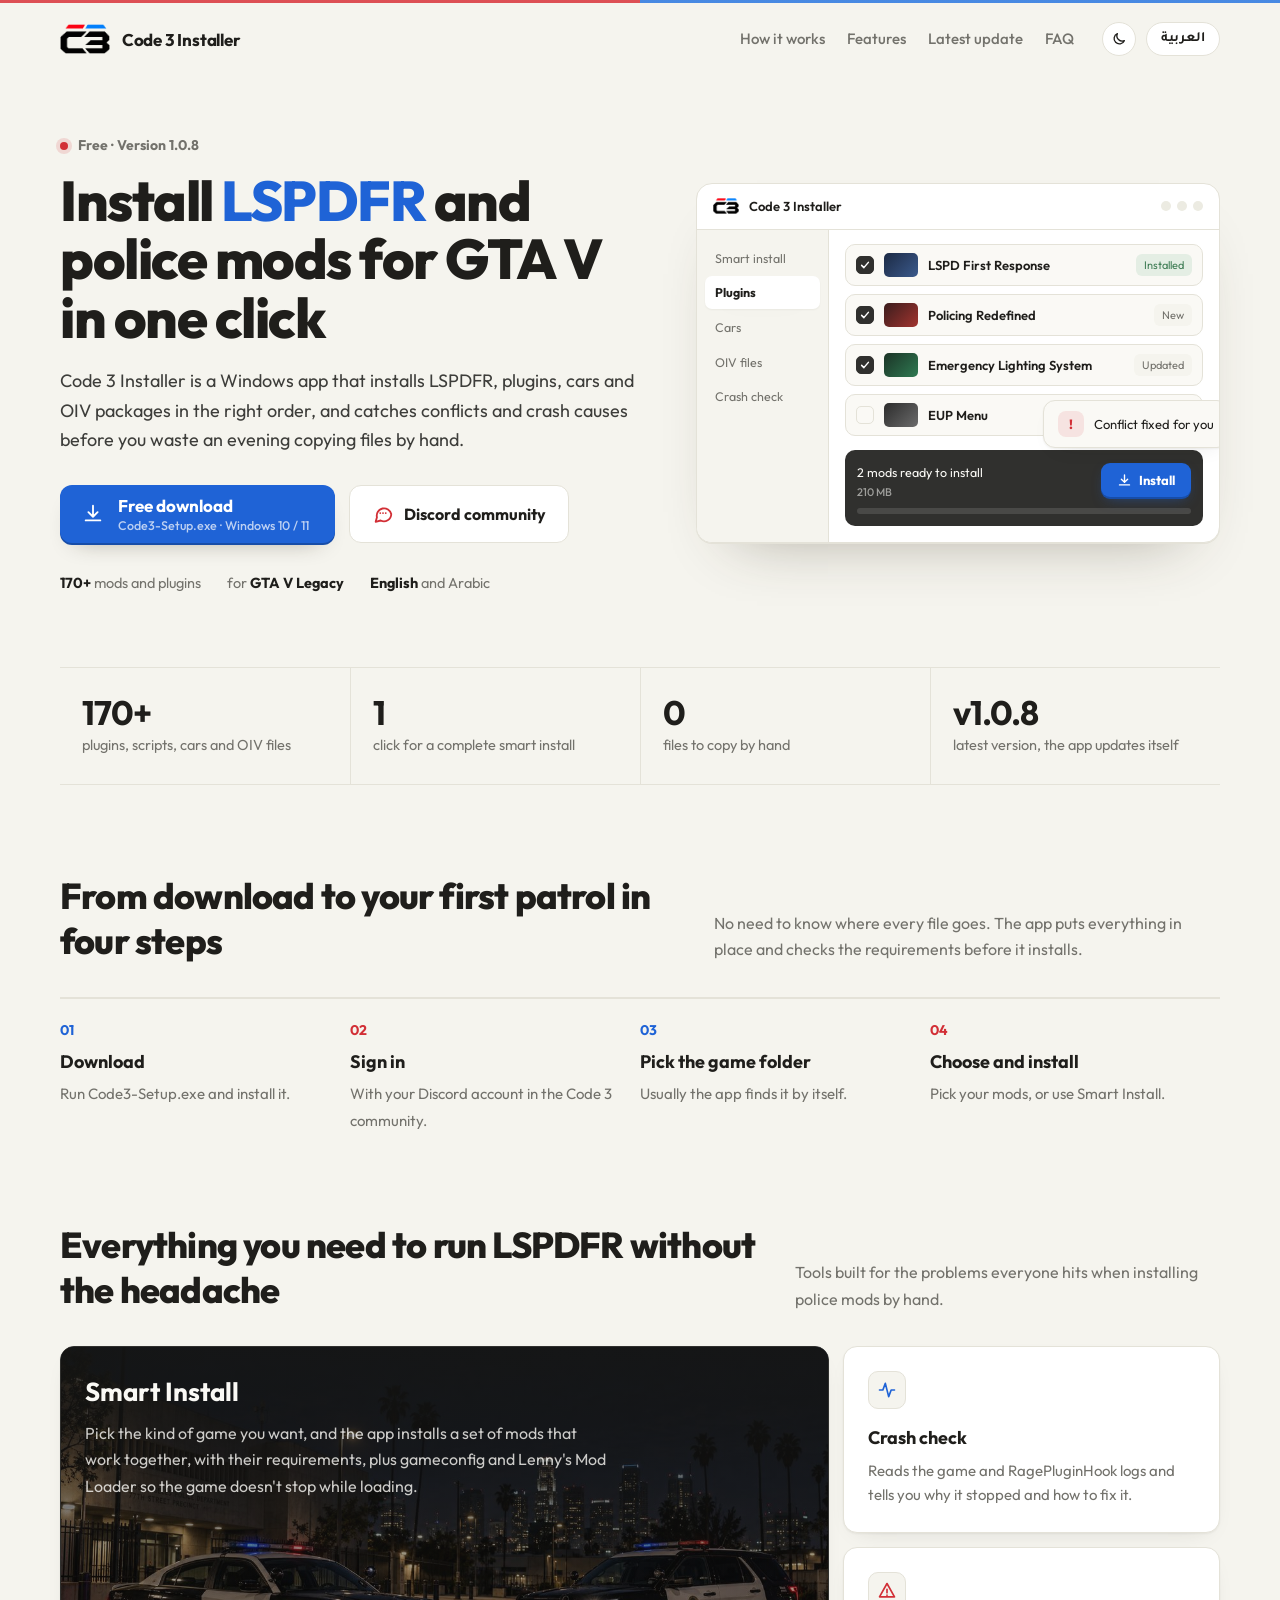
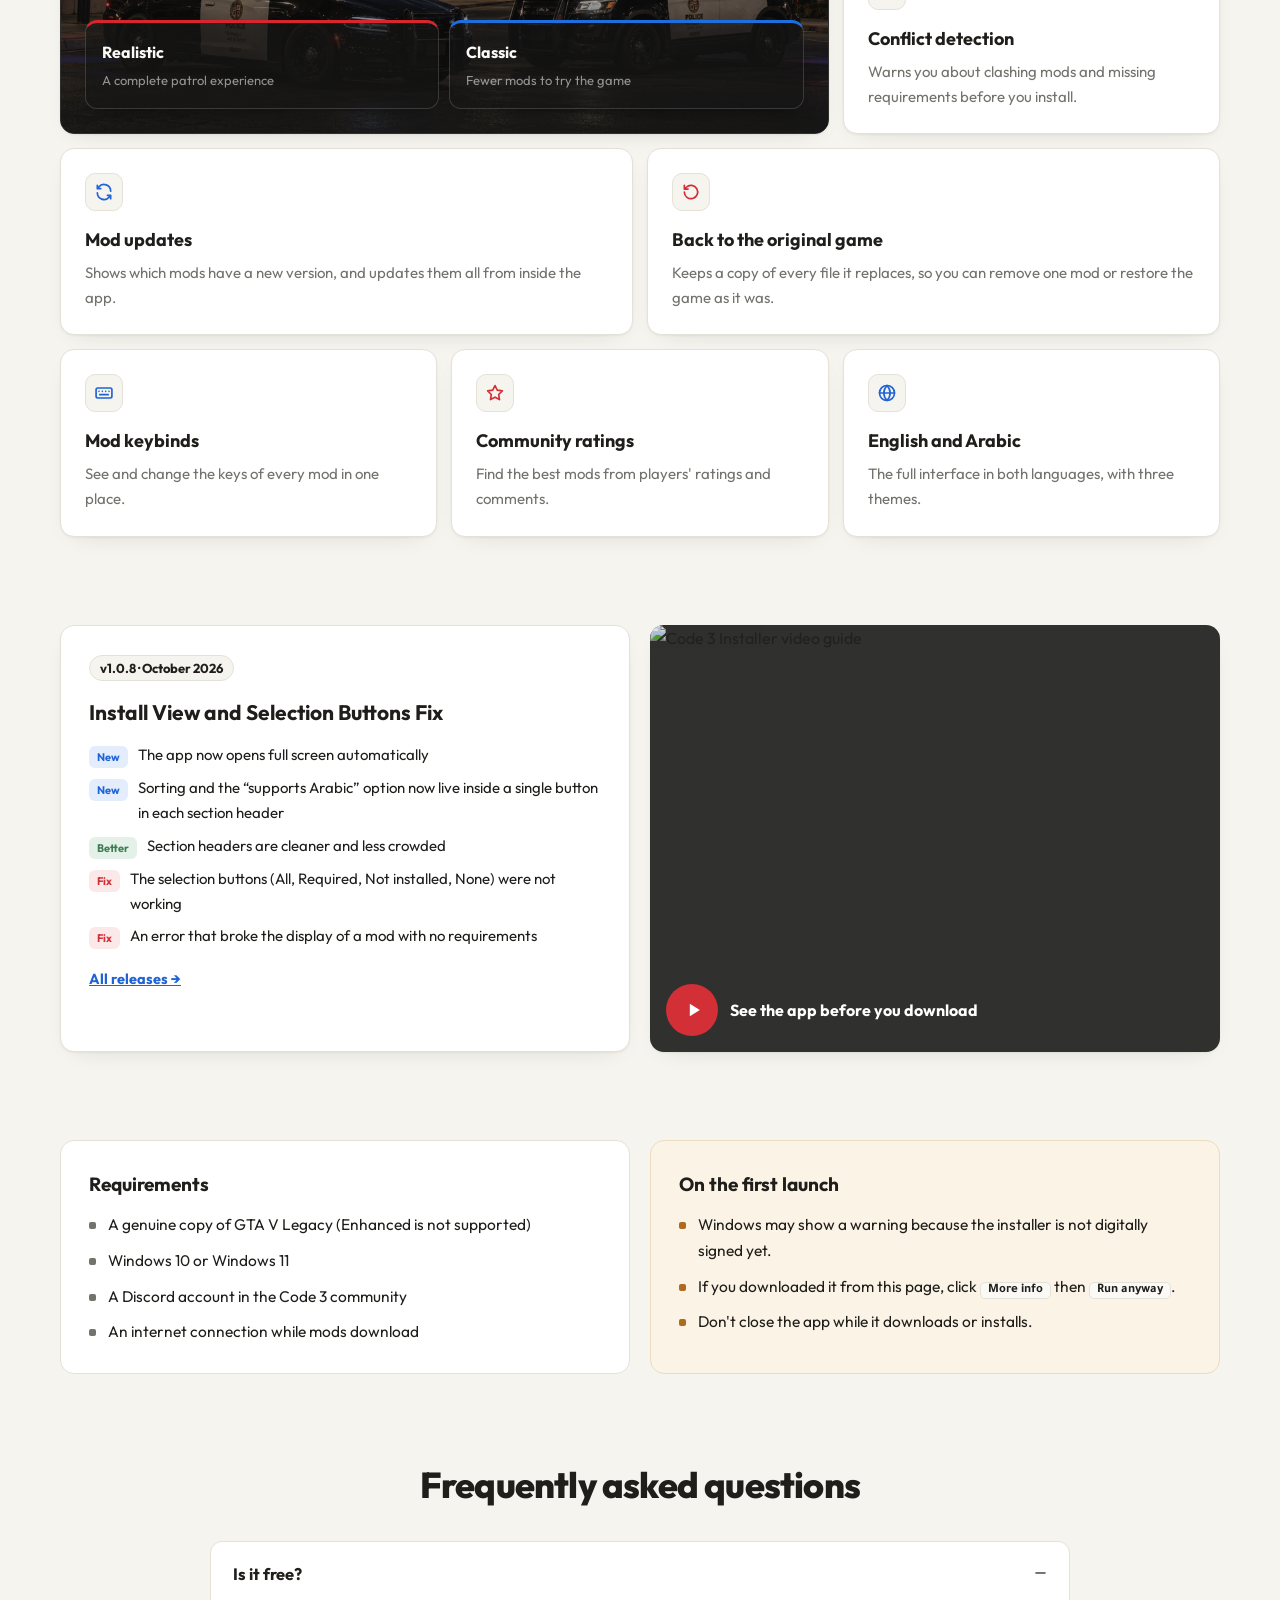
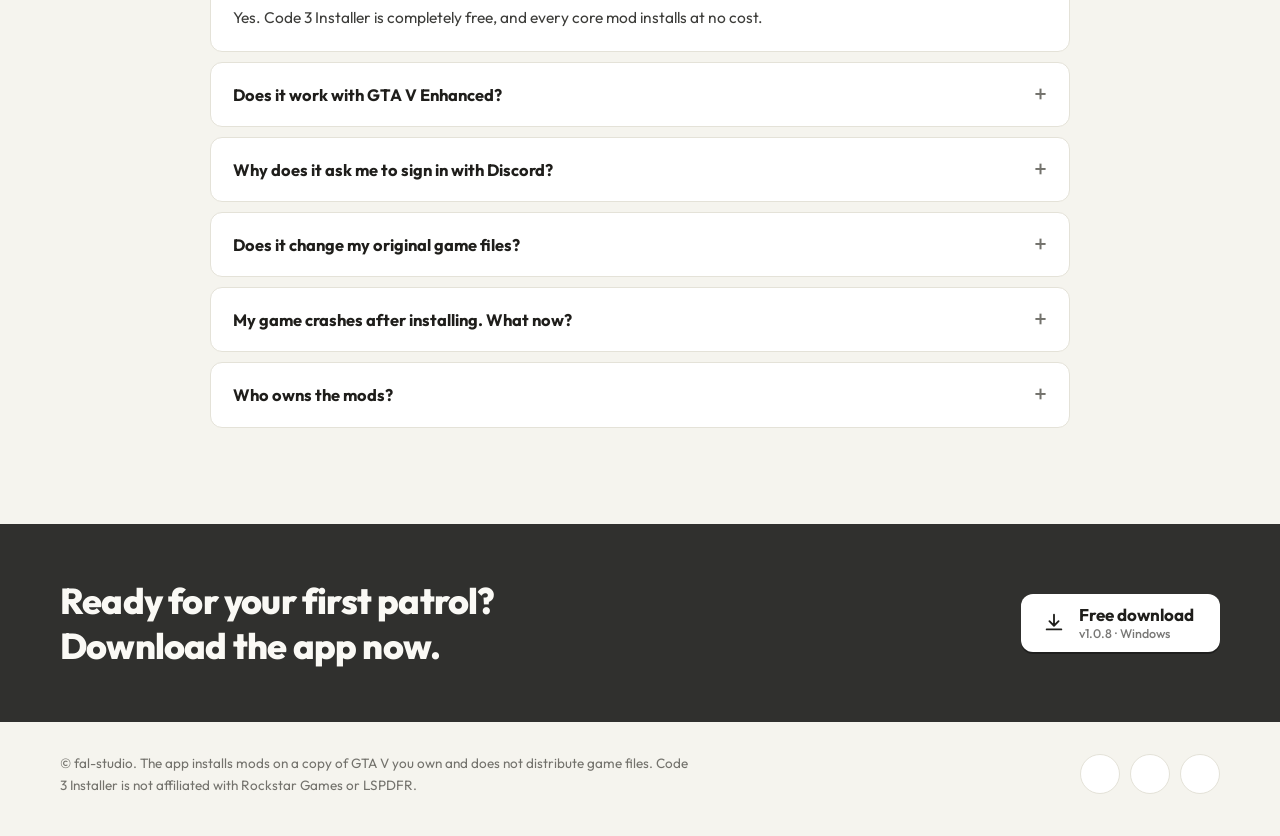
==== docs/en/index.html @ 2bdf98dd "download page: install button in the app preview plays the full install story Co-Authored-By: Claude" ====
<!doctype html>
<html lang="en" dir="ltr">
<head>
<meta charset="utf-8">
<meta name="viewport" content="width=device-width,initial-scale=1">
<title>Code 3 Installer | One-click LSPDFR &amp; police mods installer for GTA V</title>
<meta name="description" content="Free Windows app that installs LSPDFR, police plugins, cars and OIV packages for GTA V Legacy in one click, with crash checks, conflict detection and mod updates. Version 1.0.8.">
<meta name="keywords" content="LSPDFR, LSPDFR installer, GTA 5 police mods, GTA V mod manager, LSPDFR mod manager, RagePluginHook, OIV, police mods installer, Code 3">
<link rel="canonical" href="https://fal-studio.github.io/code3-download/en/">
<link rel="alternate" hreflang="ar" href="https://fal-studio.github.io/code3-download/">
<link rel="alternate" hreflang="en" href="https://fal-studio.github.io/code3-download/en/">
<link rel="alternate" hreflang="x-default" href="https://fal-studio.github.io/code3-download/en/">
<meta name="theme-color" content="#f5f4ee" media="(prefers-color-scheme: light)">
<meta name="theme-color" content="#121417" media="(prefers-color-scheme: dark)">

<meta property="og:type" content="website">
<meta property="og:site_name" content="Code 3 Installer">
<meta property="og:locale" content="en_US">
<meta property="og:locale:alternate" content="ar_SA">
<meta property="og:title" content="Code 3 Installer: LSPDFR and police mods in one click">
<meta property="og:description" content="Free app that installs LSPDFR, plugins, cars and OIV packages for GTA V Legacy in the right order.">
<meta property="og:url" content="https://fal-studio.github.io/code3-download/en/">
<meta property="og:image" content="https://fal-studio.github.io/code3-download/assets/og-en.png">
<meta property="og:image:width" content="1200">
<meta property="og:image:height" content="630">
<meta name="twitter:card" content="summary_large_image">
<link rel="icon" type="image/png" href="../assets/logo.png">
<script>(function(){var r=document.documentElement,t;try{t=localStorage.getItem('c3-theme')}catch(e){}r.dataset.theme=t||(window.matchMedia&&matchMedia('(prefers-color-scheme: dark)').matches?'night':'day')})()</script>
<link rel="preconnect" href="https://fonts.googleapis.com">
<link rel="preconnect" href="https://fonts.gstatic.com" crossorigin>
<link rel="stylesheet" href="https://fonts.googleapis.com/css2?family=Outfit:wght@400;500;600;700&family=Tajawal:wght@400;500;700;800&display=swap">
<link rel="stylesheet" href="https://cdnjs.cloudflare.com/ajax/libs/font-awesome/6.5.2/css/fontawesome.min.css">
<link rel="stylesheet" href="https://cdnjs.cloudflare.com/ajax/libs/font-awesome/6.5.2/css/brands.min.css">
<link rel="stylesheet" href="../site.css?v=b913ba4d21">
<script type="application/ld+json">
{"@context":"https://schema.org","@type":"SoftwareApplication","name":"Code 3 Installer","alternateName":"Code 3","url":"https://fal-studio.github.io/code3-download/en/","inLanguage":["en","ar"],
"description":"Free Windows app that installs LSPDFR, police mods and OIV packages for GTA V Legacy in one click, with crash checks and conflict detection.",
"applicationCategory":"GameApplication","applicationSubCategory":"Mod manager","operatingSystem":"Windows 10, Windows 11",
"softwareVersion":"1.0.8","dateModified":"2026-10-13","downloadUrl":"https://github.com/Fal-studio/code3-download/releases/latest/download/Code3-Setup.exe","installUrl":"https://github.com/Fal-studio/code3-download/releases/latest/download/Code3-Setup.exe","image":"https://fal-studio.github.io/code3-download/assets/og-en.png",
"offers":{"@type":"Offer","price":"0","priceCurrency":"USD"},
"publisher":{"@type":"Organization","name":"fal-studio","url":"https://github.com/Fal-studio"},
"sameAs":["https://github.com/Fal-studio/code3-download","https://www.youtube.com/watch?v=fKrqtsRe19g"]}
</script>
</head>
<body>
<div class="siren"></div>
<header class="wrap top">
  <a class="brand" href="./"><img src="../assets/mark.png" alt="Code 3" width="44" height="26"><b>Code 3 Installer</b></a>
  <nav class="nav"><a href="#how">How it works</a><a href="#features">Features</a><a href="#latest">Latest update</a><a href="#faq">FAQ</a></nav>
  <button class="mode" type="button" aria-pressed="false" title="Dark mode" aria-label="Dark mode"><svg class="moon" viewBox="0 0 24 24" fill="none" stroke="currentColor" stroke-width="2" stroke-linecap="round" stroke-linejoin="round"><path d="M20 14.5A8 8 0 0 1 9.5 4a8 8 0 1 0 10.5 10.5z"/></svg><svg class="sun" viewBox="0 0 24 24" fill="none" stroke="currentColor" stroke-width="2" stroke-linecap="round"><circle cx="12" cy="12" r="4"/><path d="M12 2v2M12 20v2M4.9 4.9l1.4 1.4M17.7 17.7l1.4 1.4M2 12h2M20 12h2M4.9 19.1l1.4-1.4M17.7 6.3l1.4-1.4"/></svg></button>
  <a class="lang" href="../" hreflang="ar" lang="ar">العربية</a>
</header>

<main>
<div class="wrap hero">
  <div>
    <span class="kicker"><i></i>Free · Version 1.0.8</span>
    <h1>Install <em>LSPDFR</em> and police mods for GTA V in one click</h1>
    <p class="lead">Code 3 Installer is a Windows app that installs LSPDFR, plugins, cars and OIV packages in the right order, and catches conflicts and crash causes before you waste an evening copying files by hand.</p>
    <div class="cta">
      <a class="dl" href="https://github.com/Fal-studio/code3-download/releases/latest/download/Code3-Setup.exe" rel="nofollow"><svg viewBox="0 0 24 24" fill="none" stroke="currentColor" stroke-width="2" stroke-linecap="round" stroke-linejoin="round"><path d="M12 3v12m0 0l-5-5m5 5l5-5M4 19h16"/></svg><span><b>Free download</b><small>Code3-Setup.exe · Windows 10 / 11</small></span></a>
      <a class="ghostb" href="https://discord.gg/b6mxWC9jvs" rel="nofollow"><svg viewBox="0 0 24 24" fill="none" stroke="currentColor" stroke-width="2" stroke-linecap="round" stroke-linejoin="round"><path d="M21 12a8 8 0 0 1-11.6 7.1L4 20.5l1.4-4.9A8 8 0 1 1 21 12z"/><path d="M9 11h.01M12 11h.01M15 11h.01"/></svg>Discord community</a>
    </div>
    <div class="facts"><span><b>170+</b> mods and plugins</span><span>for <b>GTA V Legacy</b></span><span><b>English</b> and Arabic</span></div>
  </div>

  <div class="app" aria-hidden="true">
    <div class="app-bar"><img src="../assets/mark.png" alt=""><span>Code 3 Installer</span><span class="dots"><i></i><i></i><i></i></span></div>
    <div class="app-body">
      <div class="app-side"><span>Smart install</span><span class="on">Plugins</span><span>Cars</span><span>OIV files</span><span>Crash check</span></div>
      <div class="app-list">
        <div class="row on"><span class="ck"></span><span class="th"></span><b>LSPD First Response</b><small class="ok">Installed</small></div>
        <div class="row on"><span class="ck"></span><span class="th"></span><b>Policing Redefined</b><small>New</small></div>
        <div class="row on"><span class="ck"></span><span class="th"></span><b>Emergency Lighting System</b><small>Updated</small></div>
        <div class="row"><span class="ck"></span><span class="th"></span><b>EUP Menu</b><small>Plugin</small></div>
        <div class="prog"><div><span>Installing 3 mods…</span><b>64%</b></div><p><i></i></p></div>
      </div>
    </div>
    <div class="tag"><i>!</i><span>Conflict fixed for you</span></div>
  </div>
</div>

<div class="wrap strip">
  <div><b>170+</b><span>plugins, scripts, cars and OIV files</span></div>
  <div><b>1</b><span>click for a complete smart install</span></div>
  <div><b>0</b><span>files to copy by hand</span></div>
  <div><b>v1.0.8</b><span>latest version, the app updates itself</span></div>
</div>

<section id="how" class="wrap">
  <div class="sh"><h2>From download to your first patrol in four steps</h2><p>No need to know where every file goes. The app puts everything in place and checks the requirements before it installs.</p></div>
  <ol class="steps">
    <li><b>Download</b><span>Run Code3-Setup.exe and install it.</span></li>
    <li><b>Sign in</b><span>With your Discord account in the Code 3 community.</span></li>
    <li><b>Pick the game folder</b><span>Usually the app finds it by itself.</span></li>
    <li><b>Choose and install</b><span>Pick your mods, or use Smart Install.</span></li>
  </ol>
</section>

<section id="features" class="wrap">
  <div class="sh"><h2>Everything you need to run LSPDFR without the headache</h2><p>Tools built for the problems everyone hits when installing police mods by hand.</p></div>
  <div class="feat">
    <div class="f big">
      <img class="shot" src="../assets/smart-2.jpg" data-pick="../assets/smart-1.jpg,../assets/smart-2.jpg,../assets/smart-3.jpg" alt="" width="1200" height="675" loading="lazy" decoding="async">
      <div><h3>Smart Install</h3><p>Pick the kind of game you want, and the app installs a set of mods that work together, with their requirements, plus gameconfig and Lenny's Mod Loader so the game doesn't stop while loading.</p></div>
      <div class="packs"><div class="r"><b>Realistic</b><small>A complete patrol experience</small></div><div class="b"><b>Classic</b><small>Fewer mods to try the game</small></div></div>
    </div>
    <div class="f"><span class="ic"><svg viewBox="0 0 24 24" fill="none" stroke="currentColor" stroke-width="2" stroke-linecap="round" stroke-linejoin="round"><path d="M3 12h4l3-8 4 16 3-8h4"/></svg></span><h3>Crash check</h3><p>Reads the game and RagePluginHook logs and tells you why it stopped and how to fix it.</p></div>
    <div class="f"><span class="ic"><svg viewBox="0 0 24 24" fill="none" stroke="currentColor" stroke-width="2" stroke-linecap="round" stroke-linejoin="round"><path d="M12 3l9 16H3z"/><path d="M12 10v4M12 17h.01"/></svg></span><h3>Conflict detection</h3><p>Warns you about clashing mods and missing requirements before you install.</p></div>
    <div class="f wide"><span class="ic"><svg viewBox="0 0 24 24" fill="none" stroke="currentColor" stroke-width="2" stroke-linecap="round" stroke-linejoin="round"><path d="M20 11a8 8 0 0 0-14.3-4.9L4 8M4 4v4h4M4 13a8 8 0 0 0 14.3 4.9L20 16M20 20v-4h-4"/></svg></span><h3>Mod updates</h3><p>Shows which mods have a new version, and updates them all from inside the app.</p></div>
    <div class="f wide"><span class="ic"><svg viewBox="0 0 24 24" fill="none" stroke="currentColor" stroke-width="2" stroke-linecap="round" stroke-linejoin="round"><path d="M4 12a8 8 0 1 0 2.4-5.7L4 8.5M4 4v4.5h4.5"/></svg></span><h3>Back to the original game</h3><p>Keeps a copy of every file it replaces, so you can remove one mod or restore the game as it was.</p></div>
    <div class="f"><span class="ic"><svg viewBox="0 0 24 24" fill="none" stroke="currentColor" stroke-width="2" stroke-linecap="round" stroke-linejoin="round"><rect x="2.5" y="6" width="19" height="12" rx="2"/><path d="M6 10h.01M10 10h.01M14 10h.01M18 10h.01M7 14h10"/></svg></span><h3>Mod keybinds</h3><p>See and change the keys of every mod in one place.</p></div>
    <div class="f"><span class="ic"><svg viewBox="0 0 24 24" fill="none" stroke="currentColor" stroke-width="2" stroke-linecap="round" stroke-linejoin="round"><path d="M12 3l2.7 5.6 6.1.9-4.4 4.3 1 6.1L12 17l-5.4 2.9 1-6.1-4.4-4.3 6.1-.9z"/></svg></span><h3>Community ratings</h3><p>Find the best mods from players' ratings and comments.</p></div>
    <div class="f"><span class="ic"><svg viewBox="0 0 24 24" fill="none" stroke="currentColor" stroke-width="2" stroke-linecap="round" stroke-linejoin="round"><circle cx="12" cy="12" r="9"/><path d="M3 12h18M12 3c2.5 2.7 3.8 5.7 3.8 9s-1.3 6.3-3.8 9c-2.5-2.7-3.8-5.7-3.8-9S9.5 5.7 12 3z"/></svg></span><h3>English and Arabic</h3><p>The full interface in both languages, with three themes.</p></div>
  </div>
</section>

<section id="latest" class="wrap two">
  <div class="latest">
    <span class="v">v1.0.8 · October 2026</span>
    <h3>Install View and Selection Buttons Fix</h3>
    
    <ul><li><i class="new">New</i><span>The app now opens full screen automatically</span></li><li><i class="new">New</i><span>Sorting and the “supports Arabic” option now live inside a single button in each section header</span></li><li><i class="imp">Better</i><span>Section headers are cleaner and less crowded</span></li><li><i class="fix">Fix</i><span>The selection buttons (All, Required, Not installed, None) were not working</span></li><li><i class="fix">Fix</i><span>An error that broke the display of a mod with no requirements</span></li></ul>
    <a class="all" href="https://github.com/Fal-studio/code3-download/releases">All releases →</a>
  </div>
  <a class="video" href="https://www.youtube.com/watch?v=fKrqtsRe19g&amp;t=36s" rel="nofollow"><img src="https://i.ytimg.com/vi/fKrqtsRe19g/hqdefault.jpg" alt="Code 3 Installer video guide" loading="lazy" width="480" height="360"><span><i><svg viewBox="0 0 24 24" fill="#fff"><path d="M7 4.5v15l12-7.5z"/></svg></i>See the app before you download</span></a>
</section>

<section class="wrap req">
  <div><h3>Requirements</h3><ul><li>A genuine copy of GTA V Legacy (Enhanced is not supported)</li><li>Windows 10 or Windows 11</li><li>A Discord account in the Code 3 community</li><li>An internet connection while mods download</li></ul></div>
  <div class="warn"><h3>On the first launch</h3><ul><li>Windows may show a warning because the installer is not digitally signed yet.</li><li>If you downloaded it from this page, click <kbd>More info</kbd> then <kbd>Run anyway</kbd>.</li><li>Don't close the app while it downloads or installs.</li></ul></div>
</section>

<section id="faq" class="wrap">
  <div class="sh"><h2>Frequently asked questions</h2></div>
  <div class="faq">
    <details open><summary>Is it free?</summary><p>Yes. Code 3 Installer is completely free, and every core mod installs at no cost.</p></details>
    <details><summary>Does it work with GTA V Enhanced?</summary><p>No. It supports GTA V Legacy only, which is what LSPDFR and RagePluginHook run on.</p></details>
    <details><summary>Why does it ask me to sign in with Discord?</summary><p>The app is made for members of the Code 3 community. News, support and updates reach you through the server.</p></details>
    <details><summary>Does it change my original game files?</summary><p>It keeps a copy of every file it replaces, so you can remove any mod or restore the original game from inside the app.</p></details>
    <details><summary>My game crashes after installing. What now?</summary><p>Open the crash check in the app. It reads the logs, tells you the cause and how to fix it, and most problems are fixed in one click.</p></details>
    <details><summary>Who owns the mods?</summary><p>Every mod belongs to its author, and links to their original pages are inside the app. Code 3 Installer only makes installing easier.</p></details>
  </div>
</section>
</main>

<div class="band"><div class="wrap"><h2>Ready for your first patrol? Download the app now.</h2><a class="dl" href="https://github.com/Fal-studio/code3-download/releases/latest/download/Code3-Setup.exe" rel="nofollow"><svg viewBox="0 0 24 24" fill="none" stroke="currentColor" stroke-width="2" stroke-linecap="round" stroke-linejoin="round"><path d="M12 3v12m0 0l-5-5m5 5l5-5M4 19h16"/></svg><span><b>Free download</b><small>v1.0.8 · Windows</small></span></a></div></div>
<footer><div class="wrap"><p>© fal-studio. The app installs mods on a copy of GTA V you own and does not distribute game files. Code 3 Installer is not affiliated with Rockstar Games or LSPDFR.</p><nav><a href="https://www.youtube.com/watch?v=fKrqtsRe19g&amp;t=36s" rel="nofollow" class="yt" aria-label="YouTube" title="YouTube"><i class="fa-brands fa-youtube"></i></a><a href="https://discord.gg/b6mxWC9jvs" rel="nofollow" class="dc" aria-label="Discord" title="Discord"><i class="fa-brands fa-discord"></i></a><a href="https://github.com/Fal-studio/code3-download" aria-label="GitHub" title="GitHub"><i class="fa-brands fa-github"></i></a></nav></div></footer>
<script src="../assets/demo.js?v=b913ba4d21" defer></script>
<script>(function(){var i=document.querySelector('.f.big .shot');if(!i)return;var c=i.parentNode,l=i.getAttribute('data-pick').split(','),k=Math.floor(Math.random()*l.length),im=[i];i.src=l[k];for(var n=1;n<l.length;n++){var x=i.cloneNode();x.removeAttribute('data-pick');x.src=l[(k+n)%l.length];c.insertBefore(x,i.nextSibling);im.push(x)}c.classList.add('rot');i.classList.add('on');var j=0;setInterval(function(){if(document.hidden)return;im[j].classList.remove('on');j=(j+1)%im.length;im[j].classList.add('on')},5000)})()</script>
<script>(function(){var b=document.querySelector('.mode'),r=document.documentElement;function s(){var n=r.dataset.theme==='night';b.setAttribute('aria-pressed',n?'true':'false')}s();b.addEventListener('click',function(){var n=r.dataset.theme==='night'?'day':'night';r.dataset.theme=n;try{localStorage.setItem('c3-theme',n)}catch(e){}s()})})()</script>
</body>
</html>
---- docs/site.css ----
/* Code 3 Installer — download page (GitHub Pages). Shared by / (Arabic) and /en/ (English). */
:root{
  --paper:#f5f4ee;--paper2:#ecebe2;--card:#ffffff;--raise:#faf9f5;--ink:#1f1e1b;--ink2:#3d3d3a;--mute:#73726c;--line:#e4e2d8;
  --red:#d22f36;--blue:#1f63d6;--green:#3f7d55;--deep:#30302e;--on:#faf9f5;--cta:#1f63d6;--cta-ink:#ffffff;--cta-edge:#174da8;
  --warn-bg:#faf3e6;--warn-line:#ecdcc0;--warn-dot:#b06a1e;
  --r:14px;--sh:0 1px 2px rgba(31,30,27,.05),0 8px 24px -16px rgba(31,30,27,.22);
  --ar:"Tajawal","Segoe UI",Tahoma,sans-serif;--en:"Outfit","Segoe UI",system-ui,sans-serif
}
html{color-scheme:light}
:root[data-theme=night]{
  --paper:#121417;--paper2:#181b1f;--card:#1b1e23;--raise:#22262c;--ink:#e7e9ec;--ink2:#c3c7cd;--mute:#8f959d;--line:#2c3037;
  --red:#ef5157;--blue:#5b8ef2;--green:#5fb07e;--deep:#0b0d10;--on:#e7e9ec;--cta:#2f6fe8;--cta-ink:#ffffff;--cta-edge:#1f4fb0;
  --warn-bg:#272216;--warn-line:#40371f;--warn-dot:#e0a040;
  --sh:0 1px 2px rgba(0,0,0,.35),0 12px 28px -18px rgba(0,0,0,.7);
  color-scheme:dark
}
body{transition:background-color .3s,color .3s}
:root[data-theme=night] .brand img,:root[data-theme=night] .app-bar img{filter:invert(1) hue-rotate(180deg)}
:root[data-theme=night] .f.big{border-color:var(--line)}
:root[data-theme=night] .band{border-top:1px solid var(--line)}
*{box-sizing:border-box;margin:0;padding:0}
html{scroll-behavior:smooth;-webkit-text-size-adjust:100%}
body{background:var(--paper);color:var(--ink);font:16px/1.75 var(--ar);overflow-x:hidden}
html[lang=en] body{font-family:var(--en);line-height:1.65}
img{display:block;max-width:100%}
a{color:inherit}
.en,.num{font-family:var(--en)}
.wrap{width:min(1160px,100% - 40px);margin-inline:auto}
.siren{height:3px;opacity:.8;background:linear-gradient(90deg,#d7262e 0 50%,#1d6fe0 50% 100%)}
[dir=rtl] .siren{background:linear-gradient(90deg,#1d6fe0 0 50%,#d7262e 50% 100%)}

/* header */
.top{display:flex;align-items:center;gap:28px;height:72px}
.brand{display:flex;align-items:center;gap:12px;text-decoration:none}
.brand img{height:30px;width:auto}
.brand b{font:700 17px/1 var(--en);letter-spacing:-.2px}
.nav{display:flex;gap:22px;margin-inline-start:auto;font-size:15px;font-weight:500}
.nav a{text-decoration:none;color:var(--mute)}
.nav a:hover{color:var(--ink)}
.lang{display:inline-flex;align-items:center;height:34px;padding:0 14px;border:1px solid var(--line);border-radius:999px;text-decoration:none;font:600 14px var(--en);background:var(--card)}
[lang=en] .lang{font-family:var(--ar)}
.lang:hover{border-color:var(--ink)}

/* hero */
.hero{display:grid;grid-template-columns:minmax(0,1.05fr) minmax(0,.95fr);gap:56px;align-items:center;padding:56px 0 72px}
.kicker{display:inline-flex;align-items:center;gap:10px;font-size:14px;font-weight:700;color:var(--mute)}
.kicker i{width:8px;height:8px;border-radius:50%;background:var(--green);box-shadow:0 0 0 4px rgba(31,138,76,.15)}
h1{margin:14px 0 18px;font-size:clamp(34px,4.6vw,56px);line-height:1.18;font-weight:800;letter-spacing:-.5px}
[lang=en] h1{letter-spacing:-1.5px;line-height:1.05}
h1 em{font-style:normal;color:var(--blue)}
.lead{max-width:56ch;font-size:18px;color:var(--ink2)}
.cta{display:flex;flex-wrap:wrap;align-items:center;gap:14px;margin-top:30px}
.dl{display:inline-flex;align-items:center;gap:14px;height:58px;padding:0 26px 0 22px;border-radius:12px;background:var(--cta);color:var(--cta-ink);text-decoration:none;box-shadow:0 2px 0 var(--cta-edge),0 12px 24px -16px rgba(40,30,15,.45);transition:transform .15s,box-shadow .15s}
.dl:hover{transform:translateY(-1px);box-shadow:0 3px 0 var(--cta-edge),0 14px 26px -16px rgba(40,30,15,.5)}
.dl svg{width:22px;height:22px;flex:none}
.dl span{display:grid;line-height:1.25}
.dl b{font-size:17px;font-weight:700}
.dl small{font:500 12.5px var(--en);opacity:.7}
.ghostb{display:inline-flex;align-items:center;gap:10px;height:58px;padding:0 22px;border:1.5px solid var(--line);background:var(--card);border-radius:12px;text-decoration:none;font-weight:700}
.ghostb svg{width:22px;height:22px;color:var(--blue)}
.ghostb:hover{border-color:var(--mute)}
.facts{display:flex;flex-wrap:wrap;gap:8px 26px;margin-top:28px;font-size:14.5px;color:var(--mute)}
.facts b{color:var(--ink);font-family:var(--en)}

/* installer mock */
.app{position:relative;border-radius:16px;background:var(--card);border:1px solid var(--line);box-shadow:0 1px 0 var(--line),0 30px 60px -40px rgba(60,50,30,.45);overflow:hidden}
.app-bar{display:flex;align-items:center;gap:10px;height:46px;padding:0 16px;border-bottom:1px solid var(--line);font:600 13px var(--en)}
.app-bar img{height:16px}
.app-bar .dots{margin-inline-start:auto;display:flex;gap:6px}
.app-bar .dots i{width:10px;height:10px;border-radius:50%;background:var(--paper2)}
.app-body{display:grid;grid-template-columns:132px minmax(0,1fr)}
.app-side{display:grid;align-content:start;gap:2px;padding:12px 8px;border-inline-end:1px solid var(--line);background:var(--paper);font-size:12.5px;color:var(--mute)}
.app-side span{padding:6px 10px;border-radius:7px}
.app-side span.on{background:var(--card);color:var(--ink);font-weight:700;box-shadow:var(--sh)}
.app-list{padding:14px 16px 16px;display:grid;gap:8px}
.row{display:grid;grid-template-columns:18px 34px minmax(0,1fr) auto;align-items:center;gap:10px;padding:8px 10px;border:1px solid var(--line);border-radius:10px;background:var(--raise);font-size:13px}
.row .ck{width:18px;height:18px;border-radius:5px;border:1.5px solid var(--line)}
.row.on .ck{border-color:var(--deep);background:var(--deep) url("data:image/svg+xml,%3Csvg xmlns='http://www.w3.org/2000/svg' viewBox='0 0 16 16'%3E%3Cpath d='M3.5 8.5l3 3 6-7' fill='none' stroke='%23fff' stroke-width='2' stroke-linecap='round' stroke-linejoin='round'/%3E%3C/svg%3E") center/12px no-repeat}
.row .th{width:34px;height:24px;border-radius:5px;background:linear-gradient(135deg,#1c2a44,#3b5a8c)}
.row:nth-child(2) .th{background:linear-gradient(135deg,#3a1d1d,#a2342f)}
.row:nth-child(3) .th{background:linear-gradient(135deg,#1b3326,#2f7a52)}
.row:nth-child(4) .th{background:linear-gradient(135deg,#2c2c2c,#6b6b6b)}
.row b{font:600 13px var(--en);white-space:nowrap;overflow:hidden;text-overflow:ellipsis}
.row small{font-size:11px;color:var(--mute);padding:2px 8px;border-radius:6px;background:var(--paper)}
.row small.ok{color:var(--green);background:rgba(31,138,76,.1)}
.prog{margin-top:6px;padding:12px;border-radius:10px;background:var(--deep);color:var(--on)}
.prog div{display:flex;justify-content:space-between;font-size:12.5px}
.prog div b{font-family:var(--en)}
.prog p{height:6px;margin-top:9px;border-radius:6px;background:rgba(255,255,255,.12);overflow:hidden}
.prog p i{display:block;width:64%;height:100%;background:linear-gradient(90deg,var(--red),var(--blue))}
[dir=rtl] .prog p i{margin-inline-start:0}
.tag{position:absolute;inset-inline-end:-10px;bottom:22px;display:flex;align-items:center;gap:10px;padding:10px 14px;border-radius:12px;background:var(--raise);border:1px solid var(--line);box-shadow:var(--sh);font-size:13px}
.tag i{width:26px;height:26px;border-radius:8px;display:grid;place-items:center;background:rgba(215,38,46,.1);color:var(--red);font:800 13px var(--en);font-style:normal}

/* strip of numbers */
.strip{display:grid;grid-template-columns:repeat(4,minmax(0,1fr));border-block:1px solid var(--line)}
.strip div{padding:26px 22px;border-inline-start:1px solid var(--line)}
.strip div:first-child{border-inline-start:0}
.strip b{display:block;font:700 34px/1.1 var(--en);letter-spacing:-1px}
.strip span{font-size:14.5px;color:var(--mute)}

/* sections */
section{padding:88px 0 0}
.sh{display:flex;align-items:end;justify-content:space-between;gap:30px;margin-bottom:34px}
h2{font-size:clamp(26px,3vw,36px);line-height:1.25;font-weight:800;letter-spacing:-.3px}
[lang=en] h2{letter-spacing:-.8px}
.sh p{max-width:46ch;color:var(--mute)}

/* steps: one ruled line */
.steps{display:grid;grid-template-columns:repeat(4,minmax(0,1fr));gap:0;counter-reset:s}
.steps li{list-style:none;position:relative;padding:22px 22px 0 0;border-top:2px solid var(--line)}
[dir=ltr] .steps li{padding:22px 22px 0 0}
[dir=rtl] .steps li{padding:22px 0 0 22px}
.steps li::before{counter-increment:s;content:"0" counter(s);display:block;font:700 14px var(--en);color:var(--red);margin-bottom:8px}
.steps li:nth-child(even)::before{color:var(--blue)}
.steps b{display:block;font-size:18px;margin-bottom:4px}
.steps span{color:var(--mute);font-size:15px}

/* features: uneven grid */
.feat{display:grid;grid-template-columns:repeat(6,minmax(0,1fr));gap:14px}
.f{grid-column:span 2;padding:24px;border-radius:var(--r);background:var(--card);border:1px solid var(--line);box-shadow:var(--sh)}
.f.big{grid-column:span 4;grid-row:span 2;display:grid;align-content:space-between;gap:26px;background:var(--raise);color:var(--on);border-color:var(--line)}
.f.wide{grid-column:span 3}
.f h3{font-size:18px;margin:14px 0 6px;font-weight:700}
.f p{font-size:15px;color:var(--mute)}
.f.big h3{font-size:26px;margin-top:0}
.f.big p{color:rgba(239,233,222,.7);font-size:16px;max-width:48ch}
.ic{width:38px;height:38px;border-radius:10px;display:grid;place-items:center;background:var(--paper);border:1px solid var(--line)}
.ic svg{width:20px;height:20px}
.packs{display:grid;grid-template-columns:repeat(2,minmax(0,1fr));gap:10px}
.packs div{padding:16px;border-radius:12px;background:rgba(255,255,255,.06);border:1px solid rgba(255,255,255,.12)}
.packs b{display:block;font-size:16px}
.packs small{font-size:13px;color:rgba(239,233,222,.55)}
.packs .r{border-top:3px solid var(--red)}.packs .b{border-top:3px solid var(--blue)}

/* latest + video */
.two{display:grid;grid-template-columns:minmax(0,1fr) minmax(0,1fr);gap:20px;align-items:start}
.latest{padding:28px;border-radius:var(--r);background:var(--card);border:1px solid var(--line);box-shadow:var(--sh)}
.latest .v{display:inline-flex;align-items:center;gap:8px;font:700 13px var(--en);padding:4px 10px;border-radius:999px;background:var(--paper);border:1px solid var(--line)}
.latest h3{font-size:21px;margin:14px 0 8px}
.latest p{color:var(--mute);font-size:15px}
.latest ul{margin-top:14px;display:grid;gap:8px}
.latest li{list-style:none;display:grid;grid-template-columns:auto minmax(0,1fr);gap:10px;font-size:15px}
.latest li i{font:700 11px/22px var(--en);font-style:normal;padding:0 8px;border-radius:6px;height:22px;margin-top:3px}
.latest li i.new{background:rgba(29,111,224,.12);color:var(--blue)}
.latest li i.imp{background:rgba(31,138,76,.12);color:var(--green)}
.latest li i.fix{background:rgba(215,38,46,.1);color:var(--red)}
.latest .all{display:inline-block;margin-top:18px;font-weight:700;font-size:14.5px}
.video{position:relative;display:block;border-radius:var(--r);overflow:hidden;aspect-ratio:16/9;background:var(--deep);box-shadow:var(--sh);text-decoration:none}
.video img{width:100%;height:100%;object-fit:cover;opacity:.85;transition:opacity .2s}
.video:hover img{opacity:1}
.video span{position:absolute;inset:auto 16px 16px;display:flex;align-items:center;gap:12px;color:#fff;font-weight:700}
.video span i{width:52px;height:52px;border-radius:50%;background:var(--red);display:grid;place-items:center}
.video span i svg{width:20px;height:20px;margin-inline-start:3px}
[dir=rtl] .video span i svg{transform:scaleX(-1);margin-inline-start:0;margin-inline-end:3px}

/* requirements */
.req{display:grid;grid-template-columns:minmax(0,1fr) minmax(0,1fr);gap:20px}
.req>div{padding:28px;border-radius:var(--r);border:1px solid var(--line);background:var(--card)}
.req h3{font-size:19px;margin-bottom:12px}
.req ul{display:grid;gap:10px}
.req li{list-style:none;position:relative;padding-inline-start:19px;font-size:15.5px}
.req li::before{content:"";position:absolute;inset-inline-start:0;top:10px;width:7px;height:7px;border-radius:2px;background:var(--mute)}
.req .warn{background:var(--warn-bg);border-color:var(--warn-line)}
.req .warn li::before{background:var(--warn-dot)}
.req kbd{white-space:nowrap;font:600 13px var(--ar);padding:1px 7px;border-radius:5px;border:1px solid var(--line);background:var(--raise)}

/* faq */
.faq{display:grid;gap:10px;max-width:860px}
.faq details{border:1px solid var(--line);border-radius:12px;background:var(--card)}
.faq summary{cursor:pointer;list-style:none;display:flex;justify-content:space-between;gap:16px;padding:18px 22px;font-weight:700;font-size:16.5px}
.faq summary::-webkit-details-marker{display:none}
.faq summary::after{content:"+";font:400 24px/1 var(--en);color:var(--mute)}
.faq details[open] summary::after{content:"−"}
.faq details p{padding:0 22px 20px;color:var(--ink2);font-size:15.5px}

/* closing band */
.band{margin-top:96px;background:var(--paper2);color:var(--on);border-top:1px solid var(--line)}
.band .wrap{display:flex;flex-wrap:wrap;align-items:center;justify-content:space-between;gap:24px;padding:54px 0}
.band h2{max-width:22ch}
.band .dl{background:var(--cta);color:var(--cta-ink);box-shadow:0 2px 0 var(--cta-edge)}
.band .dl small{opacity:.6}
footer{padding:30px 0 40px;font-size:13.5px;color:var(--mute)}
footer .wrap{display:flex;flex-wrap:wrap;gap:12px 28px;justify-content:space-between}
footer nav{display:flex;gap:18px}
footer p{max-width:70ch}

@media (max-width:960px){
  .hero{grid-template-columns:1fr;gap:40px;padding-top:30px}
  .nav{display:none}
  .lang{margin-inline-start:auto}
  .strip{grid-template-columns:repeat(2,minmax(0,1fr))}
  .strip div:nth-child(3){border-inline-start:0}
  .strip div:nth-child(n+3){border-top:1px solid var(--line)}
  .steps{grid-template-columns:repeat(2,minmax(0,1fr));row-gap:28px}
  .feat{grid-template-columns:repeat(2,minmax(0,1fr))}
  .f,.f.wide{grid-column:span 1}.f.big{grid-column:1/-1;grid-row:auto}
  .two,.req{grid-template-columns:1fr}
  .sh{display:block}.sh p{margin-top:8px}
  .tag{inset-inline-end:10px}
}
@media (max-width:560px){
  .wrap{width:calc(100% - 32px)}
  .app-body{grid-template-columns:1fr}.app-side{display:none}
  .steps,.feat,.packs{grid-template-columns:1fr}
  .dl,.ghostb{width:100%;justify-content:center}
  section{padding-top:64px}
  .tag{display:none}
}
/* the Smart Install tile and the closing band: the one dark surface */
.f.big{background:var(--deep);color:var(--on);border-color:var(--deep)}
.f.big p{color:rgba(250,249,245,.68)}
.packs div{background:rgba(250,249,245,.05);border:1px solid rgba(250,249,245,.12)}
.packs small{color:rgba(250,249,245,.55)}
.packs .r{border-top:3px solid #d7262e}.packs .b{border-top:3px solid #1d6fe0}
.band{background:var(--deep);border-top:0}
.prog p i{background:linear-gradient(90deg,var(--red),var(--blue))}
/* police colours: blue leads, red answers */
.steps li::before{color:var(--blue)}
.steps li:nth-child(even)::before{color:var(--red)}
.ghostb svg{color:var(--red)}
.kicker i{background:var(--red);box-shadow:0 0 0 4px rgba(210,47,54,.15)}
.f .ic{color:var(--blue)}
.f:nth-child(odd) .ic{color:var(--red)}
.latest .all{color:var(--blue)}
.band .dl{background:#fff;color:var(--ink);box-shadow:0 2px 0 rgba(0,0,0,.35)}
.band h2 em{font-style:normal;color:#7fa8f0}
/* dark mode switch, next to the language button */
.mode{display:inline-grid;place-items:center;width:34px;height:34px;border:1px solid var(--line);border-radius:50%;background:var(--card);color:var(--ink);cursor:pointer}
.mode:hover{border-color:var(--ink)}
.mode svg{width:16px;height:16px}
.mode .sun,:root[data-theme=night] .mode .moon{display:none}
:root[data-theme=night] .mode .sun{display:block}
.mode+.lang{margin-inline-start:-18px}
@media (max-width:960px){.mode{margin-inline-start:auto}.mode+.lang{margin-inline-start:-18px}}
@media (prefers-reduced-motion:reduce){body{transition:none}}
:root[data-theme=night] .band .dl{color:#16191e}
/* latest update and video: one height */
.two{align-items:stretch}
.two .video{aspect-ratio:auto;height:100%;min-height:300px}
@media (max-width:960px){.two .video{aspect-ratio:16/9;height:auto;min-height:0}}
/* questions in the middle */
#faq .sh{justify-content:center;text-align:center}
#faq .faq{margin-inline:auto}
/* channels as icons */
footer nav{gap:10px;align-items:center}
footer nav a{display:inline-grid;place-items:center;width:40px;height:40px;border-radius:50%;border:1px solid var(--line);background:var(--card);color:var(--mute);font-size:17px;text-decoration:none;transition:color .15s,border-color .15s}
footer nav a:hover{color:var(--ink);border-color:var(--ink)}
footer nav a.yt:hover{color:#e62117;border-color:#e62117}
footer nav a.dc:hover{color:#5865f2;border-color:#5865f2}
footer .wrap{align-items:center}
/* Smart Install tile: one of the police photos, picked at random on every visit */
.f.big{position:relative;overflow:hidden;isolation:isolate;min-height:340px}
.f.big .shot{position:absolute;inset:0;width:100%;height:100%;object-fit:cover;z-index:-2}
/* the photos take turns every 5 seconds with a slow cross-fade */
.f.big.rot .shot{opacity:0;transition:opacity 1.4s ease}.f.big.rot .shot.on{opacity:1}
@media (prefers-reduced-motion:reduce){.f.big.rot .shot{transition:none}}
.f.big::before{content:"";position:absolute;inset:0;z-index:-1;background:linear-gradient(180deg,rgba(22,22,21,.9) 0%,rgba(22,22,21,.55) 42%,rgba(22,22,21,.35) 62%,rgba(22,22,21,.88) 100%)}
.f.big p{color:rgba(250,249,245,.8)}
.packs div{background:rgba(22,22,21,.62);border-color:rgba(250,249,245,.16);box-shadow:0 8px 20px -10px rgba(0,0,0,.6)}
/* the app preview works: tabs, check boxes and the install button */
.app-side button,.app .row,.app .go{font:inherit;color:inherit;text-align:start;border:0;margin:0;cursor:pointer;-webkit-tap-highlight-color:transparent}
.app-side button{padding:6px 10px;border-radius:7px;background:none;color:var(--mute);transition:background .15s,color .15s}
.app-side button:hover{color:var(--ink);background:rgba(0,0,0,.035)}
.app-side button.on{background:var(--card);color:var(--ink);font-weight:700;box-shadow:var(--sh)}
.app .row{width:100%;border:1px solid var(--line);transition:border-color .15s,transform .1s}
.app .row:not(:disabled):hover{border-color:var(--mute)}
.app .row:not(:disabled):active{transform:scale(.99)}
.app .row:disabled{cursor:default;color:inherit}
.app .row .ck{transition:background-color .15s,border-color .15s}
.app .row.rad .ck{border-radius:50%}
.app .row.rad.on .ck{background:var(--card);border:5px solid var(--deep)}
.app .row.log .ck{display:none}.app .row.log{grid-template-columns:34px minmax(0,1fr) auto}
.app .row small:empty{display:none}
.app .prog.done p i{background:var(--green)}
.tag{opacity:0;transform:translateY(6px);transition:opacity .3s,transform .3s;pointer-events:none}.tag.show{opacity:1;transform:none}
/* sits above the install area, never over its button */
.app .tag{bottom:94px}
:root[data-theme=night] .app-side button:hover{background:rgba(255,255,255,.05)}
/* the install area of the preview: a real button, then the story (check → download → install → done) */
.app .prog div{align-items:center;gap:12px;min-height:34px}
.app .prog div>span{display:grid;gap:3px;min-width:0}
.app .prog em{font-style:normal;white-space:nowrap;overflow:hidden;text-overflow:ellipsis}
.app .prog div>span small{font:500 11px var(--en);color:rgba(250,249,245,.55);direction:ltr;text-align:start}
[dir=rtl] .app .prog div>span small{text-align:right}
.app .prog .pc{font:700 13px var(--en);flex:none}
.app .go{flex:none;display:inline-flex;align-items:center;gap:7px;height:34px;padding:0 16px;border-radius:9px;background:var(--cta);color:#fff;font-weight:700;font-size:13px;box-shadow:0 2px 0 var(--cta-edge),0 6px 14px -6px rgba(31,99,214,.6);transition:transform .1s,filter .15s}
.app .go svg{width:15px;height:15px}
.app .go:hover{filter:brightness(1.08)}
.app .go:active{transform:translateY(1px);box-shadow:0 1px 0 var(--cta-edge)}
.app .go:disabled{cursor:default;background:rgba(250,249,245,.12);color:rgba(250,249,245,.45);box-shadow:none;filter:none}
.app .prog p i{transition:width .11s linear}
.app .row small.st{color:var(--mute)}
.app .row small.dn{color:var(--blue);background:rgba(31,99,214,.1);font-family:var(--en);font-weight:700}
.app .row small.cp{color:#a86a12;background:rgba(214,150,40,.14)}
.app .row.hot{border-color:var(--blue)}
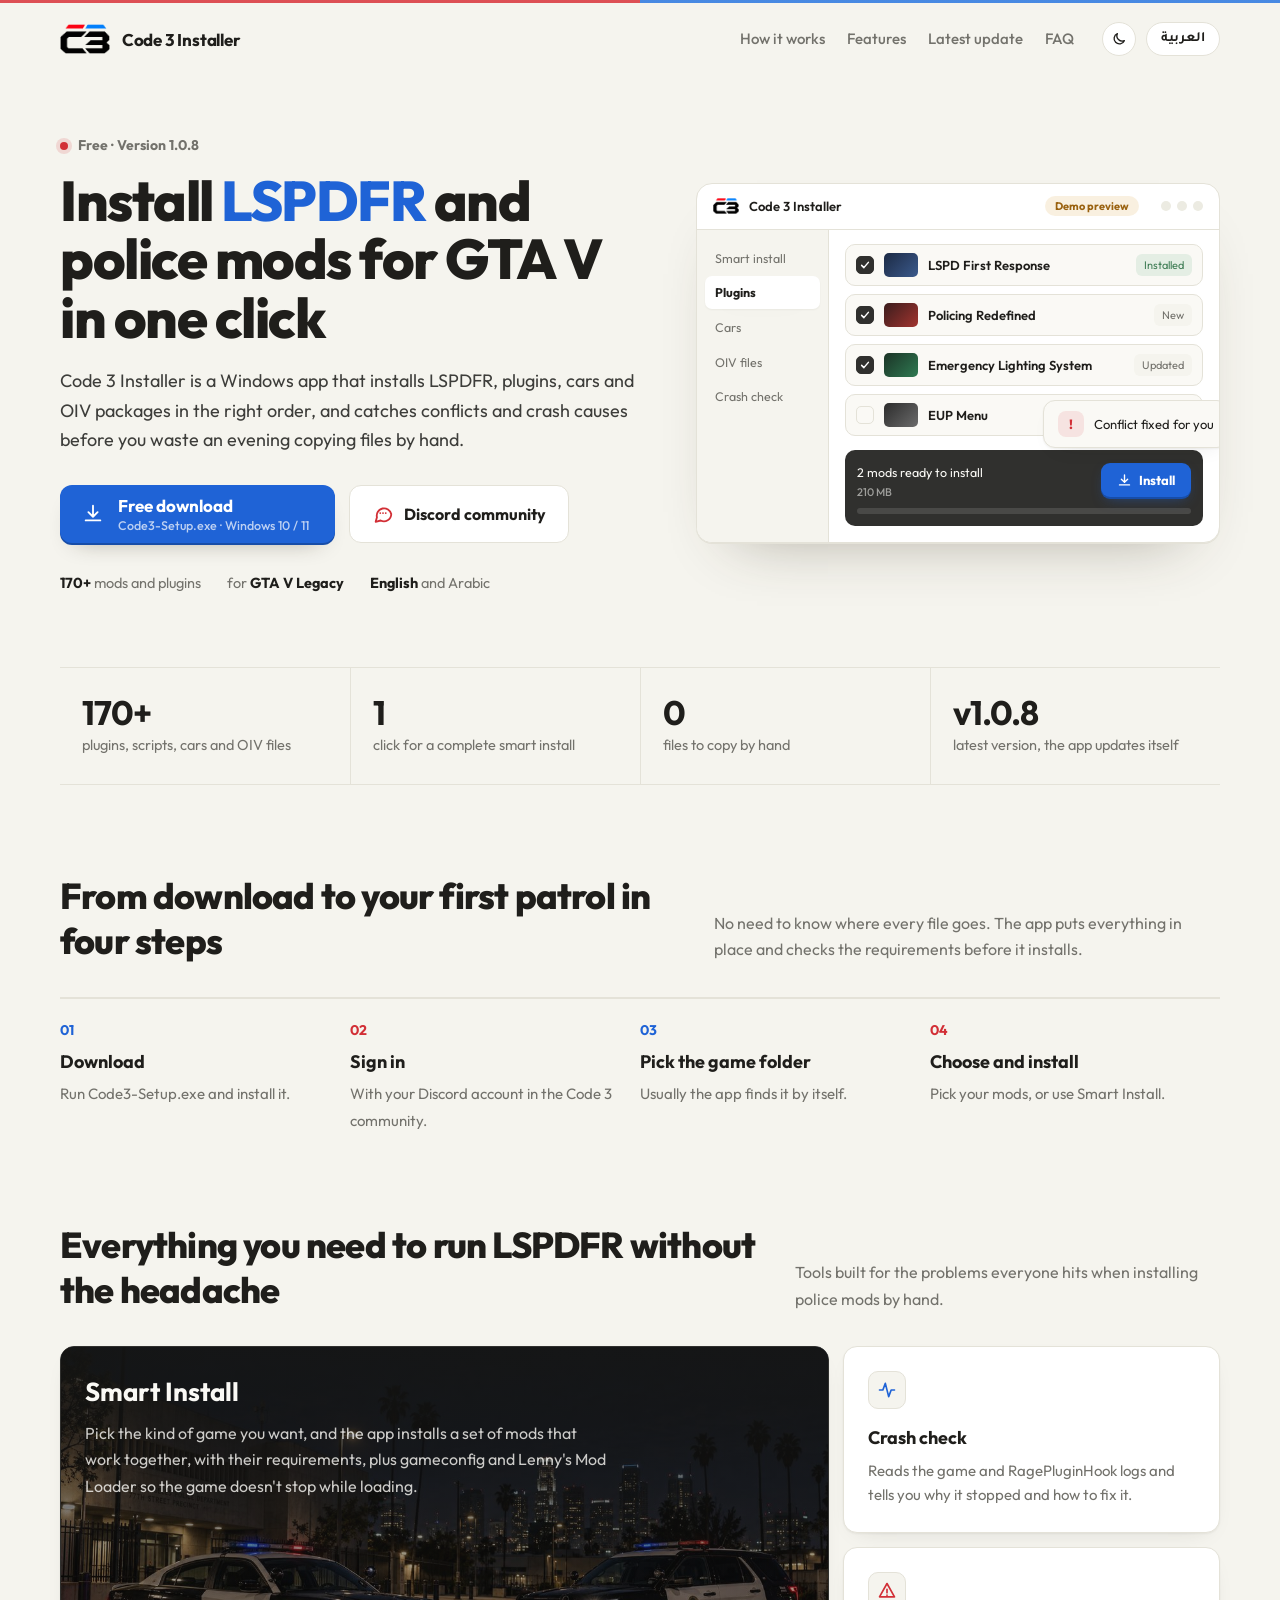
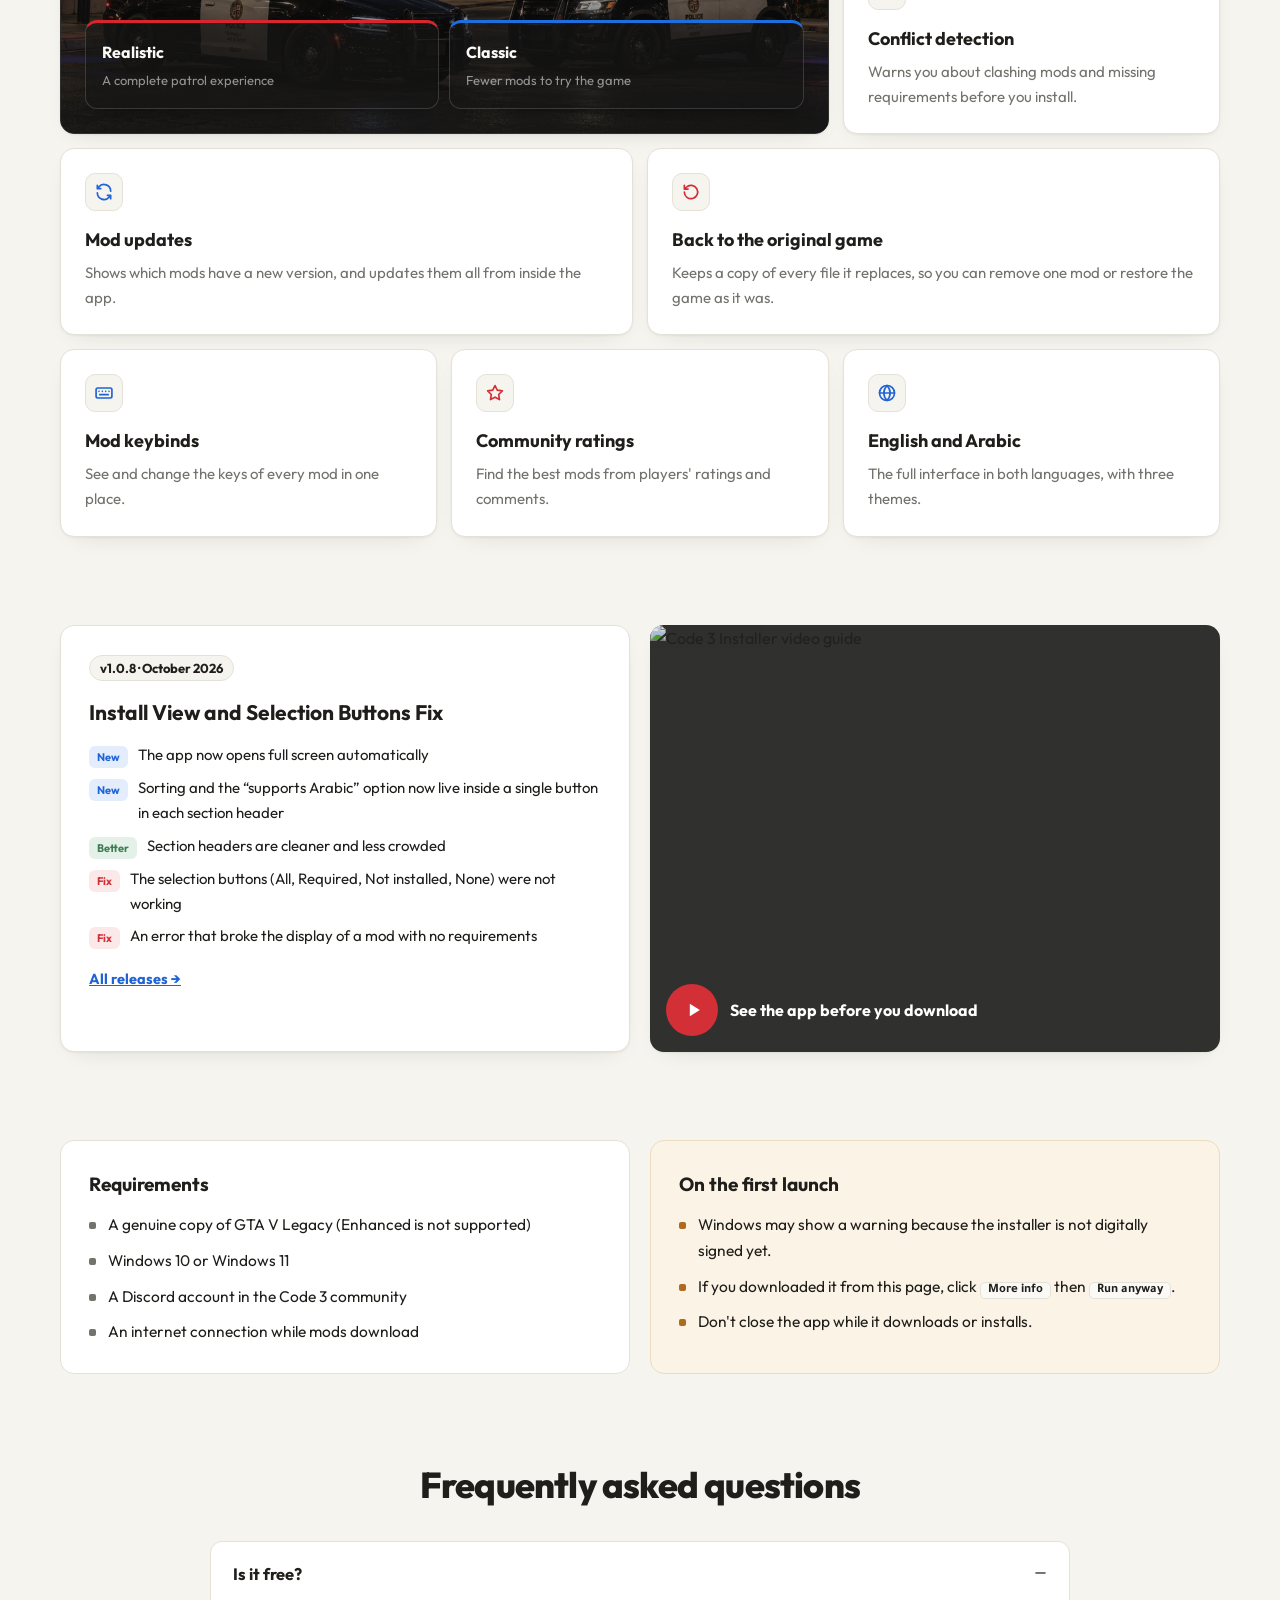
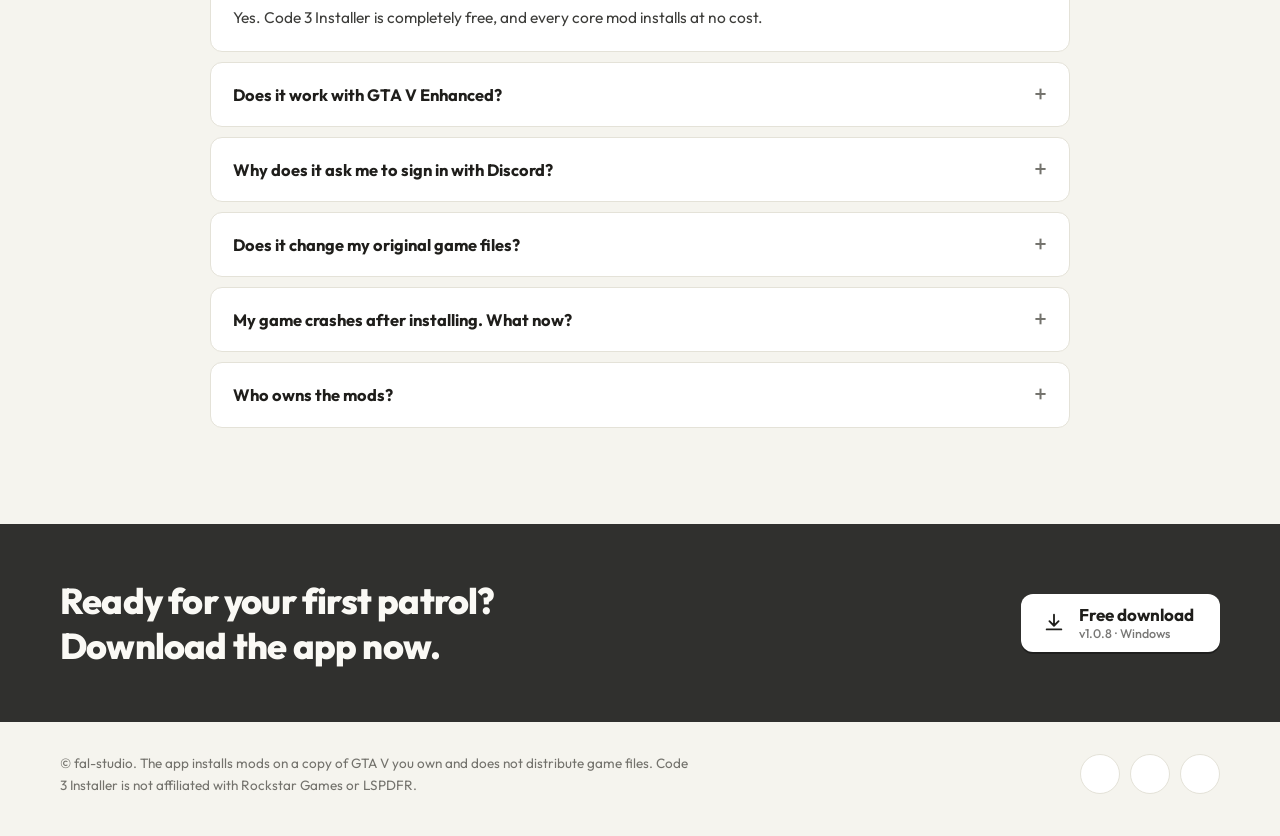
==== commit 9d6a85b1: "download page: mark the app preview as a demo Co-Authored-By: Claude Opus 5.5 <noreply@anthropic.com" ====
--- a/docs/en/index.html
+++ b/docs/en/index.html
@@ -31,7 +31,7 @@
 <link rel="stylesheet" href="https://fonts.googleapis.com/css2?family=Outfit:wght@400;500;600;700&family=Tajawal:wght@400;500;700;800&display=swap">
 <link rel="stylesheet" href="https://cdnjs.cloudflare.com/ajax/libs/font-awesome/6.5.2/css/fontawesome.min.css">
 <link rel="stylesheet" href="https://cdnjs.cloudflare.com/ajax/libs/font-awesome/6.5.2/css/brands.min.css">
-<link rel="stylesheet" href="../site.css?v=b913ba4d21">
+<link rel="stylesheet" href="../site.css?v=edeecce2c9">
 <script type="application/ld+json">
 {"@context":"https://schema.org","@type":"SoftwareApplication","name":"Code 3 Installer","alternateName":"Code 3","url":"https://fal-studio.github.io/code3-download/en/","inLanguage":["en","ar"],
 "description":"Free Windows app that installs LSPDFR, police mods and OIV packages for GTA V Legacy in one click, with crash checks and conflict detection.",
@@ -65,7 +65,7 @@
   </div>
 
   <div class="app" aria-hidden="true">
-    <div class="app-bar"><img src="../assets/mark.png" alt=""><span>Code 3 Installer</span><span class="dots"><i></i><i></i><i></i></span></div>
+    <div class="app-bar"><img src="../assets/mark.png" alt=""><span>Code 3 Installer</span><span class="demo-pill">Demo preview</span><span class="dots"><i></i><i></i><i></i></span></div>
     <div class="app-body">
       <div class="app-side"><span>Smart install</span><span class="on">Plugins</span><span>Cars</span><span>OIV files</span><span>Crash check</span></div>
       <div class="app-list">
@@ -146,7 +146,7 @@
 
 <div class="band"><div class="wrap"><h2>Ready for your first patrol? Download the app now.</h2><a class="dl" href="https://github.com/Fal-studio/code3-download/releases/latest/download/Code3-Setup.exe" rel="nofollow"><svg viewBox="0 0 24 24" fill="none" stroke="currentColor" stroke-width="2" stroke-linecap="round" stroke-linejoin="round"><path d="M12 3v12m0 0l-5-5m5 5l5-5M4 19h16"/></svg><span><b>Free download</b><small>v1.0.8 · Windows</small></span></a></div></div>
 <footer><div class="wrap"><p>© fal-studio. The app installs mods on a copy of GTA V you own and does not distribute game files. Code 3 Installer is not affiliated with Rockstar Games or LSPDFR.</p><nav><a href="https://www.youtube.com/watch?v=fKrqtsRe19g&amp;t=36s" rel="nofollow" class="yt" aria-label="YouTube" title="YouTube"><i class="fa-brands fa-youtube"></i></a><a href="https://discord.gg/b6mxWC9jvs" rel="nofollow" class="dc" aria-label="Discord" title="Discord"><i class="fa-brands fa-discord"></i></a><a href="https://github.com/Fal-studio/code3-download" aria-label="GitHub" title="GitHub"><i class="fa-brands fa-github"></i></a></nav></div></footer>
-<script src="../assets/demo.js?v=b913ba4d21" defer></script>
+<script src="../assets/demo.js?v=edeecce2c9" defer></script>
 <script>(function(){var i=document.querySelector('.f.big .shot');if(!i)return;var c=i.parentNode,l=i.getAttribute('data-pick').split(','),k=Math.floor(Math.random()*l.length),im=[i];i.src=l[k];for(var n=1;n<l.length;n++){var x=i.cloneNode();x.removeAttribute('data-pick');x.src=l[(k+n)%l.length];c.insertBefore(x,i.nextSibling);im.push(x)}c.classList.add('rot');i.classList.add('on');var j=0;setInterval(function(){if(document.hidden)return;im[j].classList.remove('on');j=(j+1)%im.length;im[j].classList.add('on')},5000)})()</script>
 <script>(function(){var b=document.querySelector('.mode'),r=document.documentElement;function s(){var n=r.dataset.theme==='night';b.setAttribute('aria-pressed',n?'true':'false')}s();b.addEventListener('click',function(){var n=r.dataset.theme==='night'?'day':'night';r.dataset.theme=n;try{localStorage.setItem('c3-theme',n)}catch(e){}s()})})()</script>
 </body>
--- a/docs/site.css
+++ b/docs/site.css
@@ -294,3 +294,8 @@
 .app .row small.dn{color:var(--blue);background:rgba(31,99,214,.1);font-family:var(--en);font-weight:700}
 .app .row small.cp{color:#a86a12;background:rgba(214,150,40,.14)}
 .app .row.hot{border-color:var(--blue)}
+/* the preview says plainly that it is only an example of the app */
+.app-bar .demo-pill{margin-inline-start:auto;padding:3px 10px;border-radius:999px;background:rgba(214,150,40,.14);color:#9a6210;font:700 11px var(--ar);letter-spacing:0}
+[lang=en] .app-bar .demo-pill{font-family:var(--en)}
+.app-bar .demo-pill+.dots{margin-inline-start:12px}
+:root[data-theme=night] .app-bar .demo-pill{color:#e0a84a;background:rgba(224,168,74,.12)}
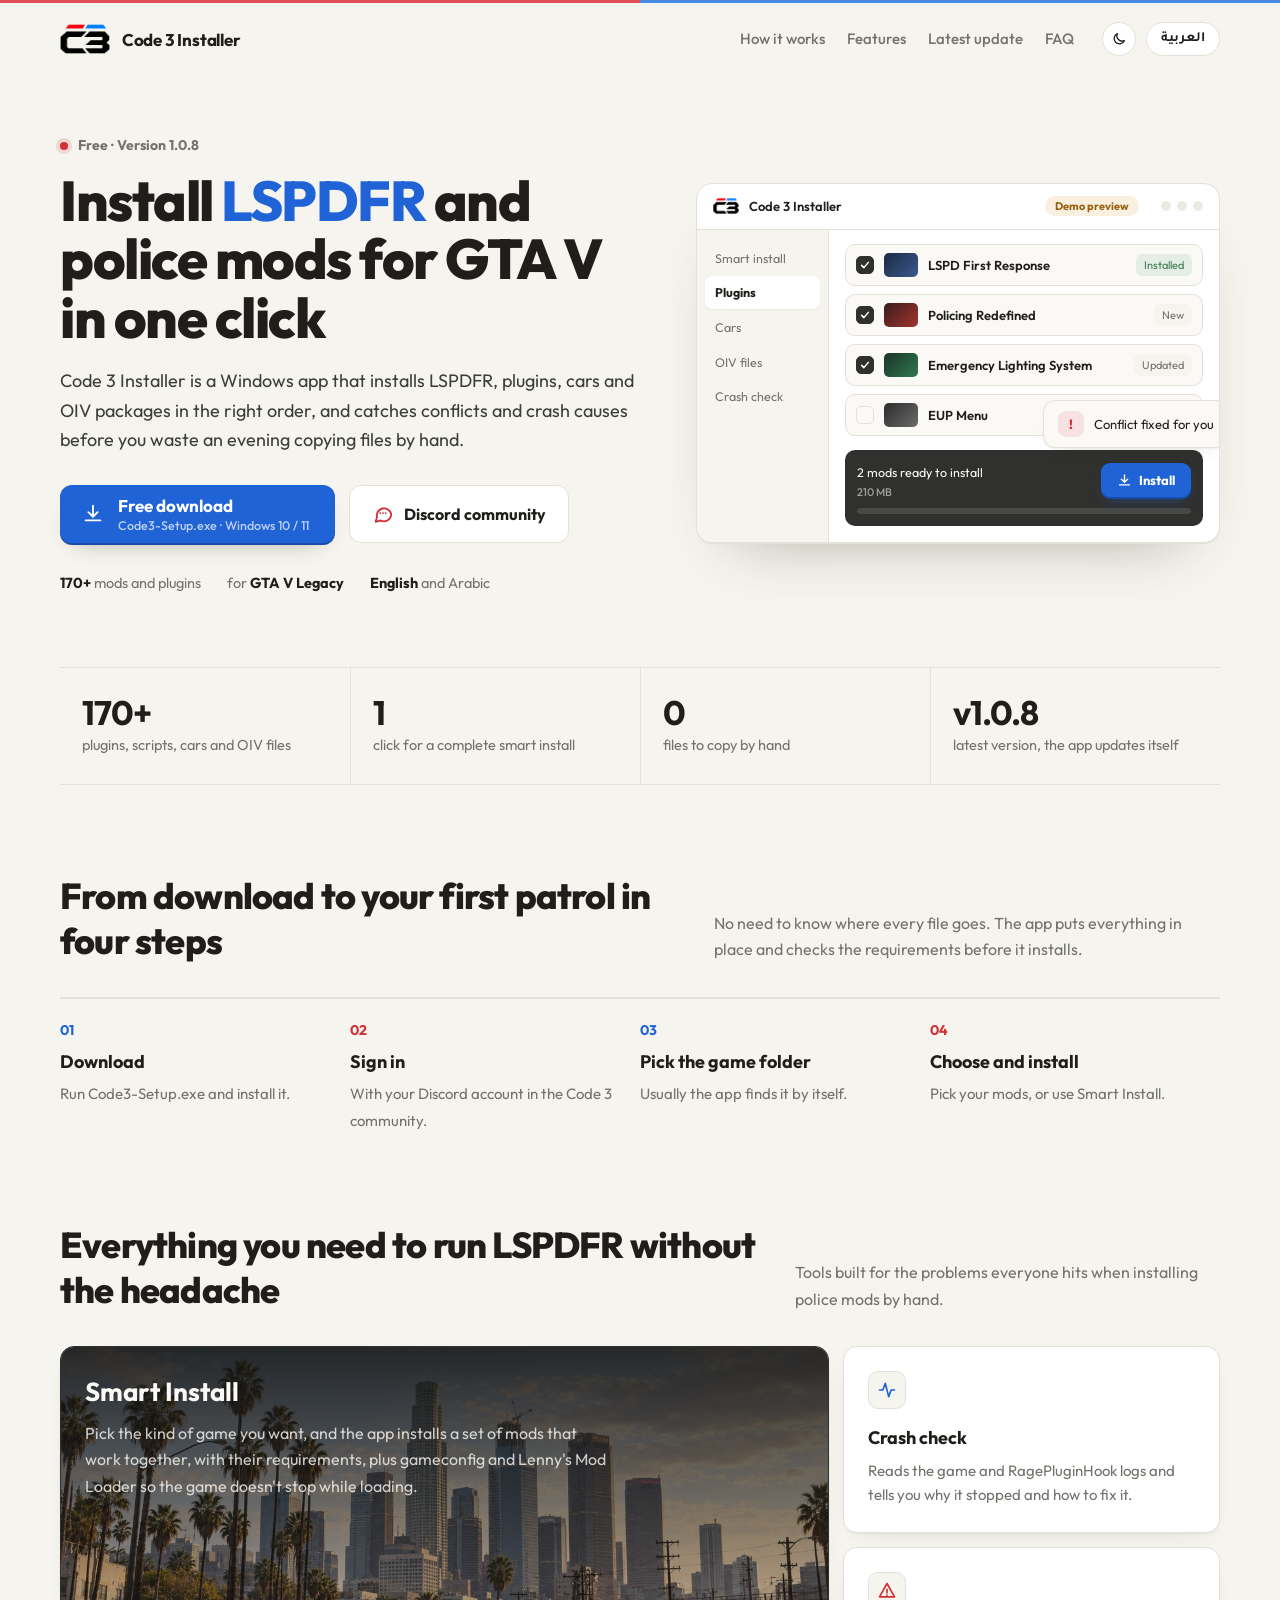
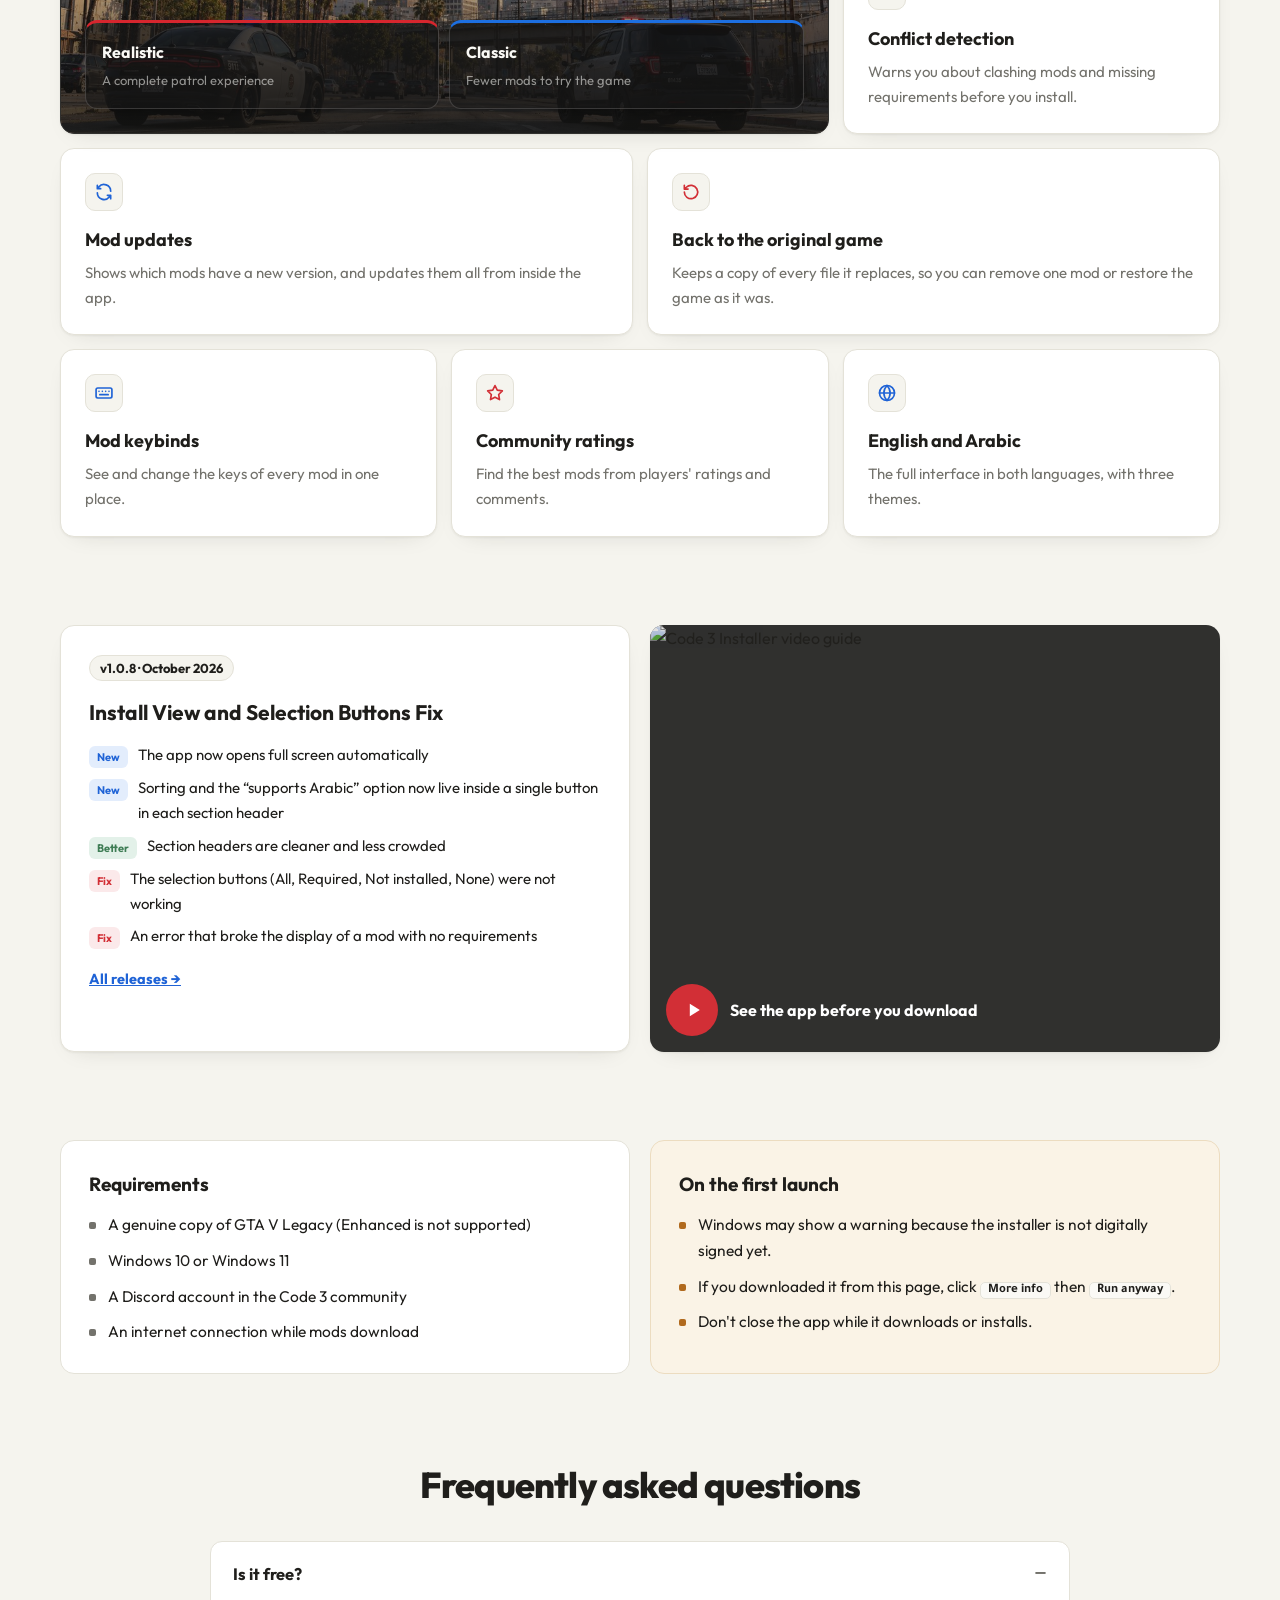
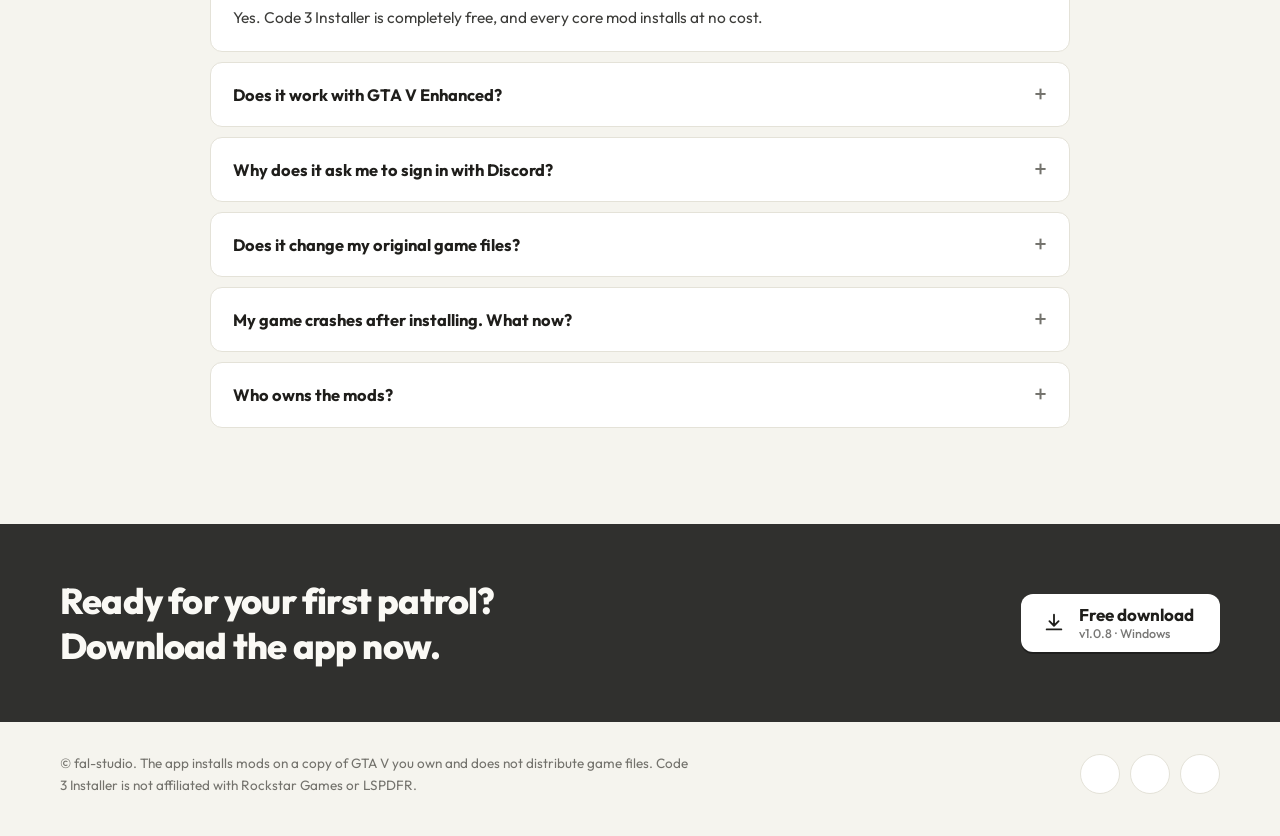
==== commit 76ea4f0c: "download page: smart pack counts match the app Co-Authored-By: Claude Opus 5.5 <noreply@anthropic.co" ====
--- a/docs/en/index.html
+++ b/docs/en/index.html
@@ -31,7 +31,7 @@
 <link rel="stylesheet" href="https://fonts.googleapis.com/css2?family=Outfit:wght@400;500;600;700&family=Tajawal:wght@400;500;700;800&display=swap">
 <link rel="stylesheet" href="https://cdnjs.cloudflare.com/ajax/libs/font-awesome/6.5.2/css/fontawesome.min.css">
 <link rel="stylesheet" href="https://cdnjs.cloudflare.com/ajax/libs/font-awesome/6.5.2/css/brands.min.css">
-<link rel="stylesheet" href="../site.css?v=edeecce2c9">
+<link rel="stylesheet" href="../site.css?v=644f9ebc98">
 <script type="application/ld+json">
 {"@context":"https://schema.org","@type":"SoftwareApplication","name":"Code 3 Installer","alternateName":"Code 3","url":"https://fal-studio.github.io/code3-download/en/","inLanguage":["en","ar"],
 "description":"Free Windows app that installs LSPDFR, police mods and OIV packages for GTA V Legacy in one click, with crash checks and conflict detection.",
@@ -146,7 +146,7 @@
 
 <div class="band"><div class="wrap"><h2>Ready for your first patrol? Download the app now.</h2><a class="dl" href="https://github.com/Fal-studio/code3-download/releases/latest/download/Code3-Setup.exe" rel="nofollow"><svg viewBox="0 0 24 24" fill="none" stroke="currentColor" stroke-width="2" stroke-linecap="round" stroke-linejoin="round"><path d="M12 3v12m0 0l-5-5m5 5l5-5M4 19h16"/></svg><span><b>Free download</b><small>v1.0.8 · Windows</small></span></a></div></div>
 <footer><div class="wrap"><p>© fal-studio. The app installs mods on a copy of GTA V you own and does not distribute game files. Code 3 Installer is not affiliated with Rockstar Games or LSPDFR.</p><nav><a href="https://www.youtube.com/watch?v=fKrqtsRe19g&amp;t=36s" rel="nofollow" class="yt" aria-label="YouTube" title="YouTube"><i class="fa-brands fa-youtube"></i></a><a href="https://discord.gg/b6mxWC9jvs" rel="nofollow" class="dc" aria-label="Discord" title="Discord"><i class="fa-brands fa-discord"></i></a><a href="https://github.com/Fal-studio/code3-download" aria-label="GitHub" title="GitHub"><i class="fa-brands fa-github"></i></a></nav></div></footer>
-<script src="../assets/demo.js?v=edeecce2c9" defer></script>
+<script src="../assets/demo.js?v=644f9ebc98" defer></script>
 <script>(function(){var i=document.querySelector('.f.big .shot');if(!i)return;var c=i.parentNode,l=i.getAttribute('data-pick').split(','),k=Math.floor(Math.random()*l.length),im=[i];i.src=l[k];for(var n=1;n<l.length;n++){var x=i.cloneNode();x.removeAttribute('data-pick');x.src=l[(k+n)%l.length];c.insertBefore(x,i.nextSibling);im.push(x)}c.classList.add('rot');i.classList.add('on');var j=0;setInterval(function(){if(document.hidden)return;im[j].classList.remove('on');j=(j+1)%im.length;im[j].classList.add('on')},5000)})()</script>
 <script>(function(){var b=document.querySelector('.mode'),r=document.documentElement;function s(){var n=r.dataset.theme==='night';b.setAttribute('aria-pressed',n?'true':'false')}s();b.addEventListener('click',function(){var n=r.dataset.theme==='night'?'day':'night';r.dataset.theme=n;try{localStorage.setItem('c3-theme',n)}catch(e){}s()})})()</script>
 </body>
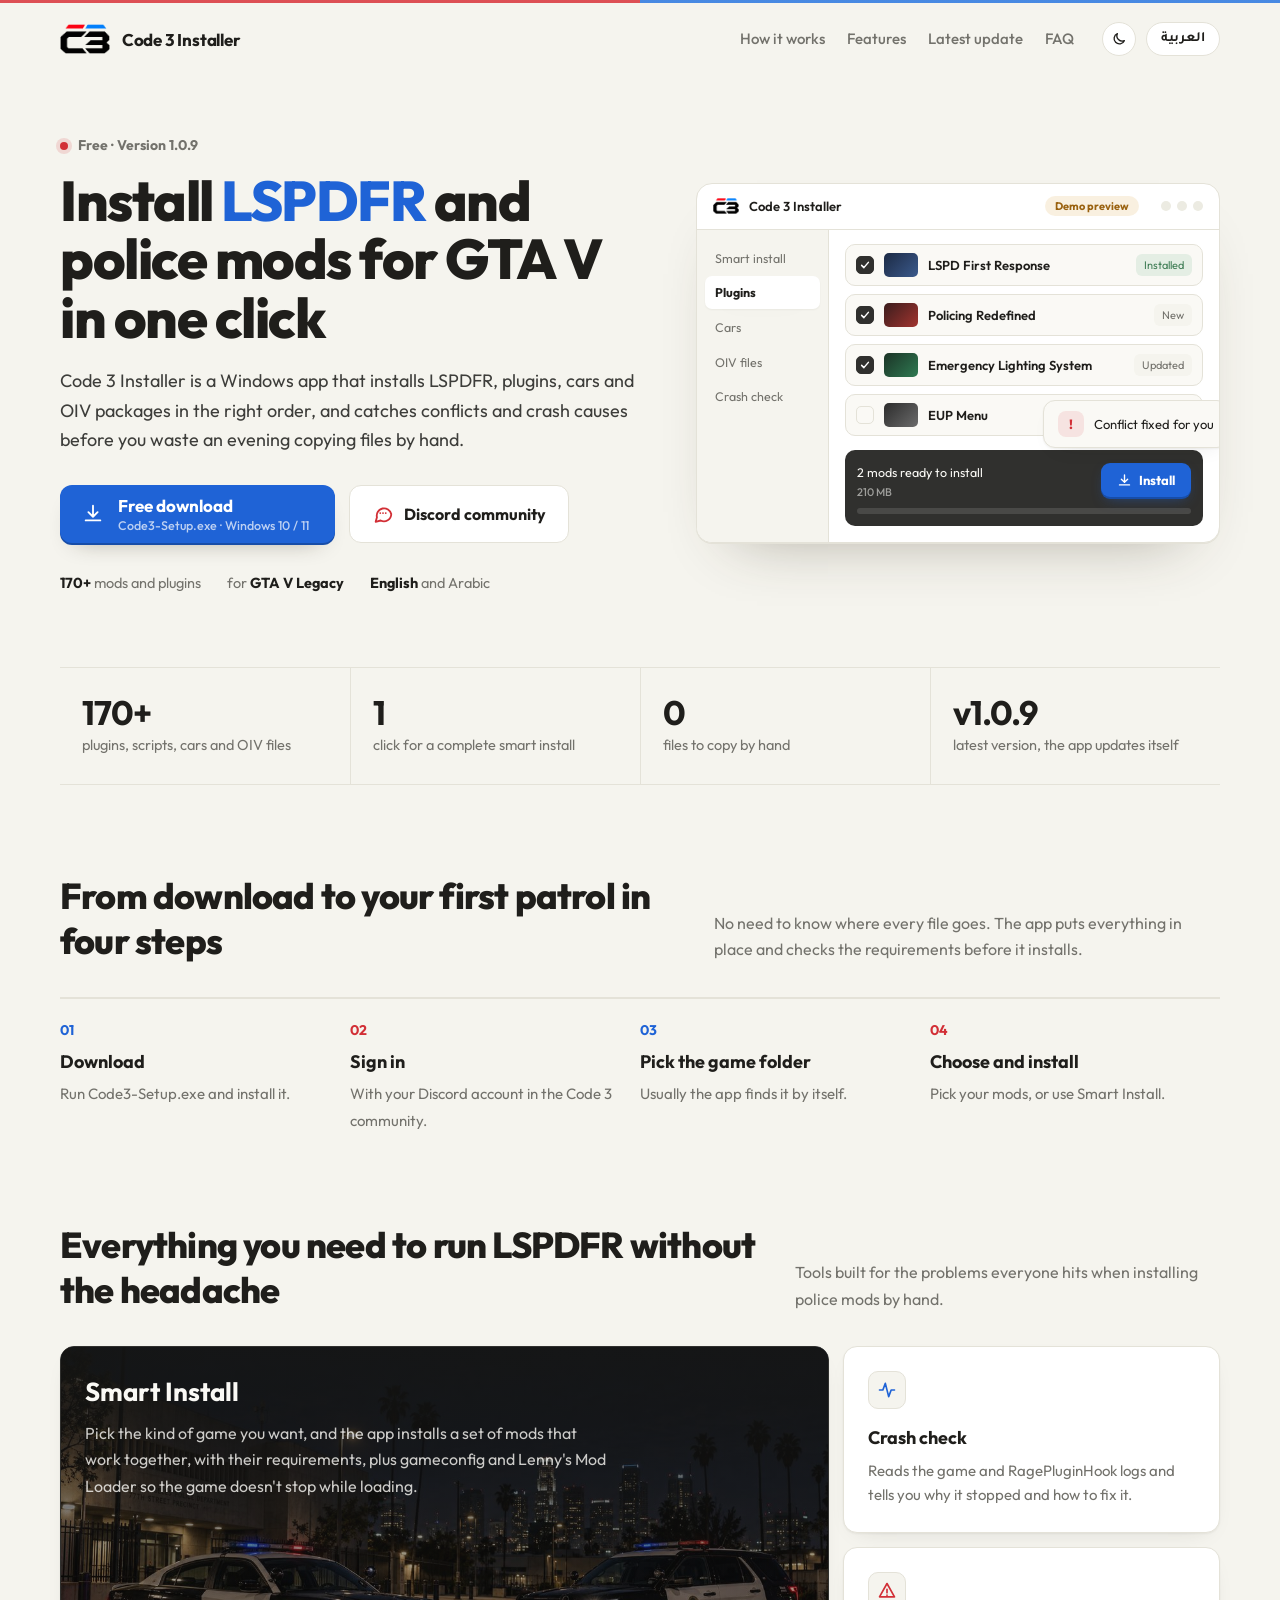
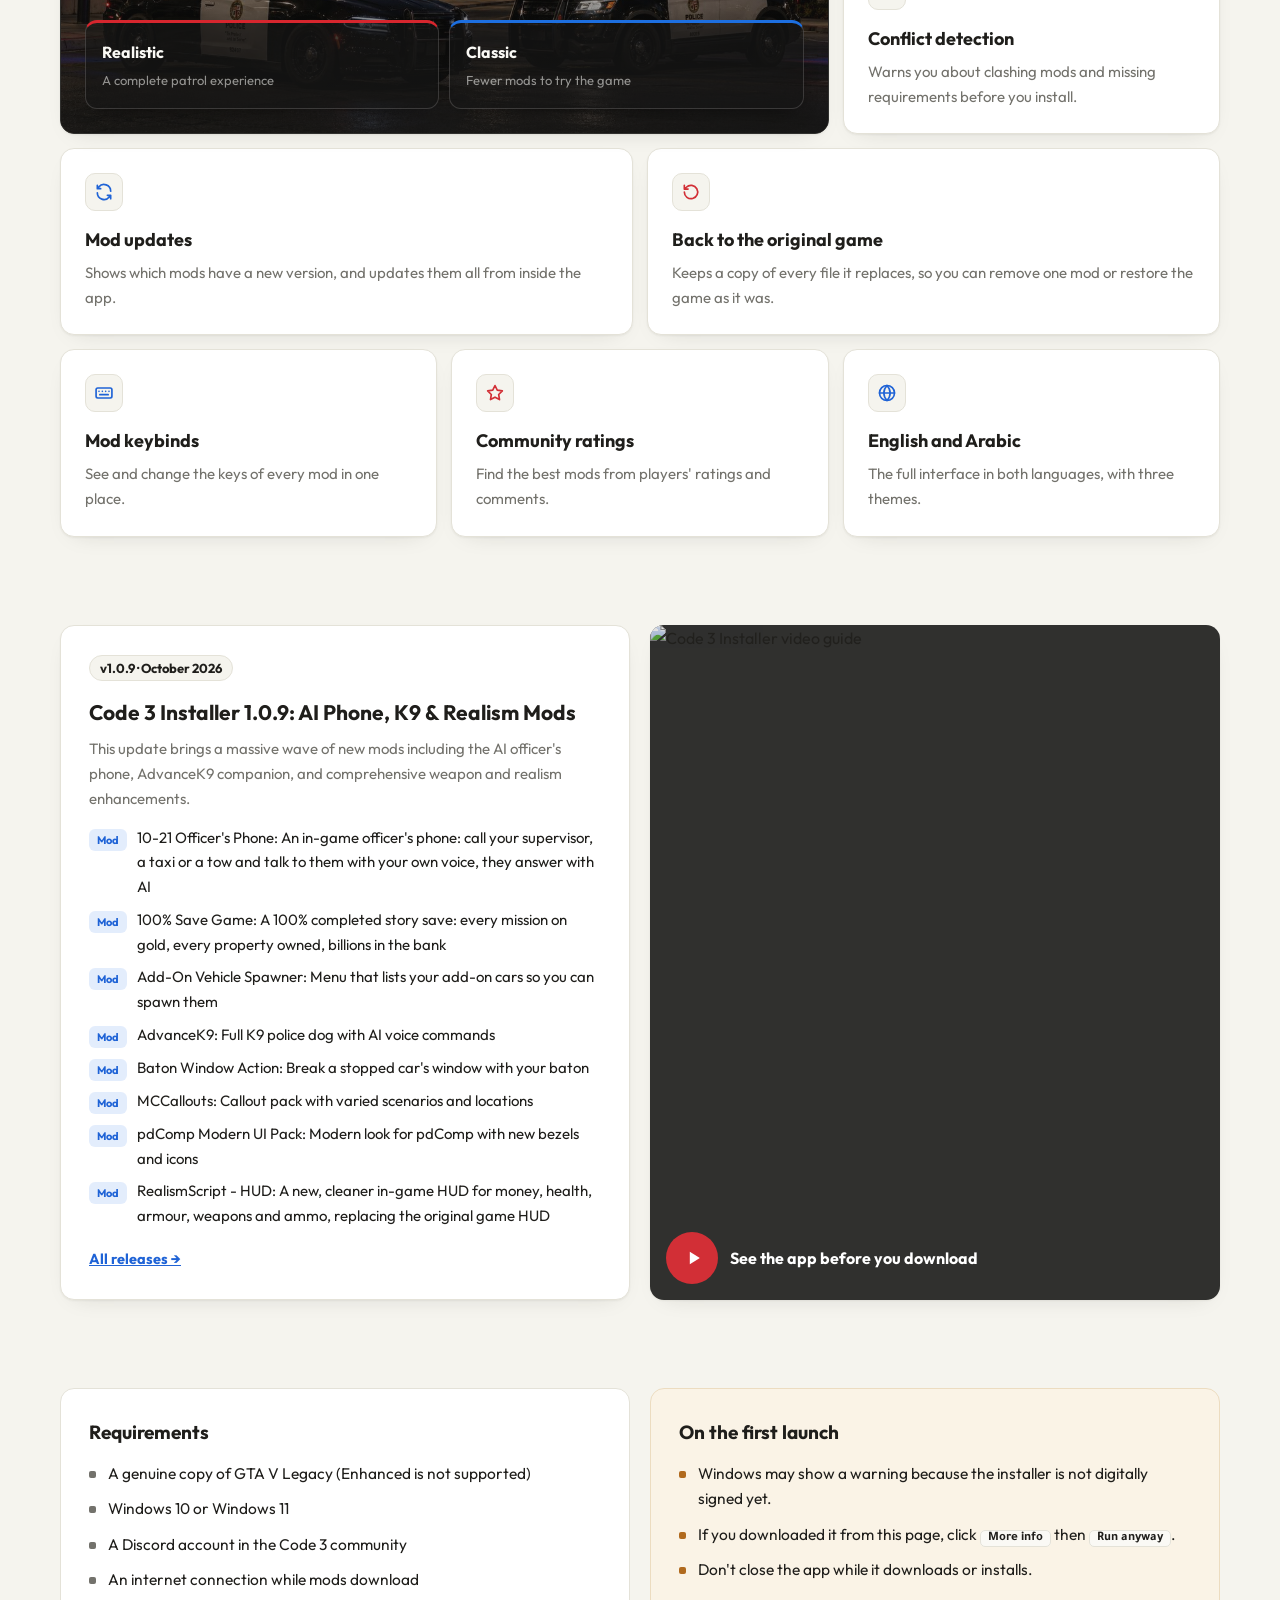
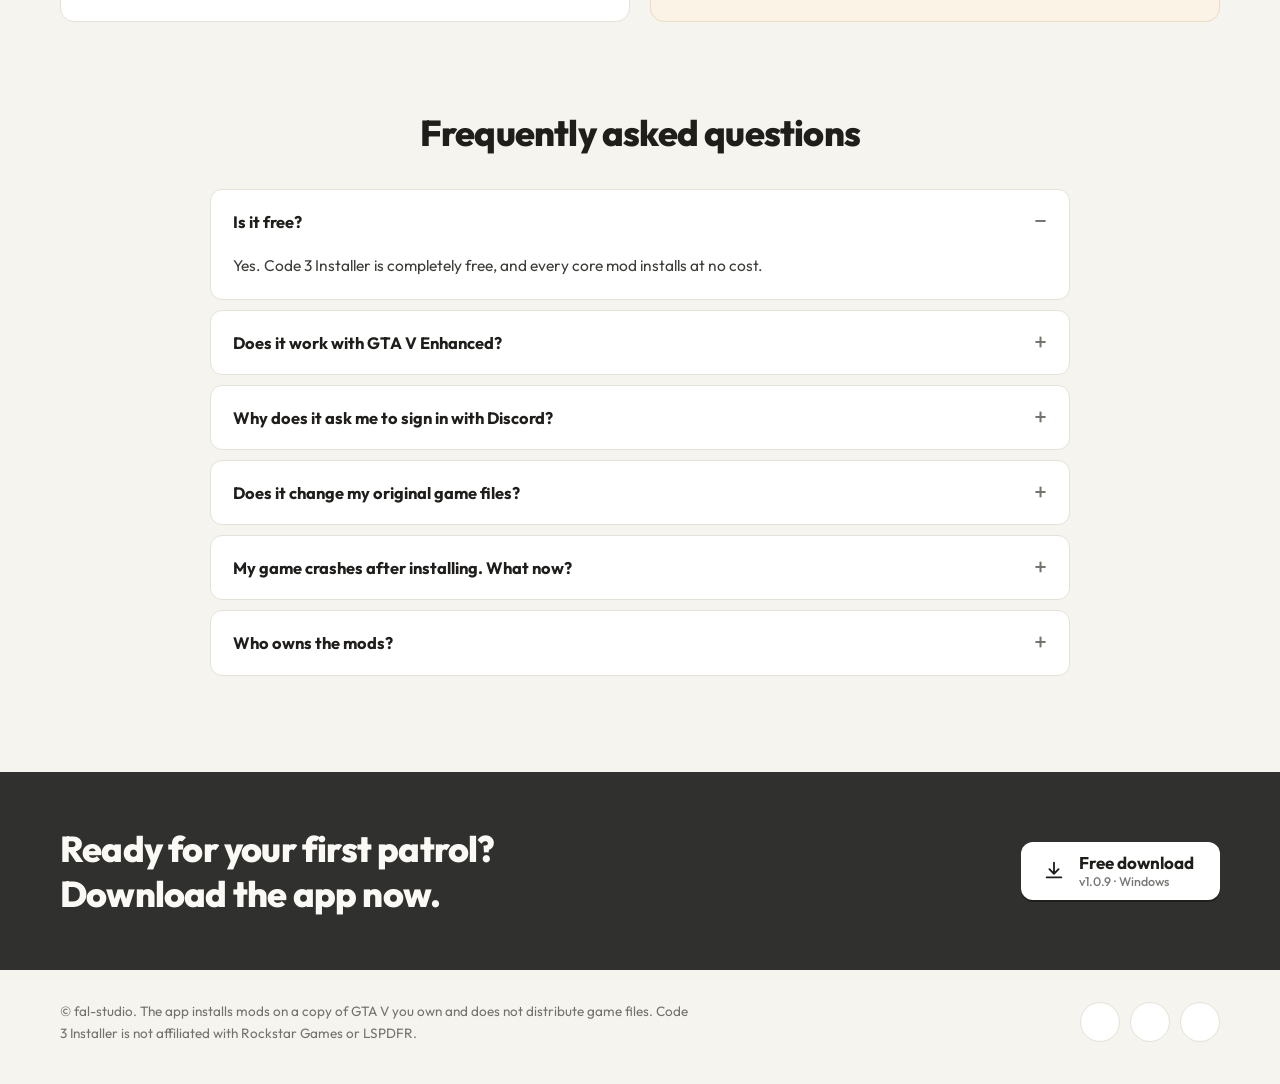
==== commit fe7c22cb: "download page: en/index.html (v1.0.9)" ====
--- a/docs/en/index.html
+++ b/docs/en/index.html
@@ -4,7 +4,7 @@
 <meta charset="utf-8">
 <meta name="viewport" content="width=device-width,initial-scale=1">
 <title>Code 3 Installer | One-click LSPDFR &amp; police mods installer for GTA V</title>
-<meta name="description" content="Free Windows app that installs LSPDFR, police plugins, cars and OIV packages for GTA V Legacy in one click, with crash checks, conflict detection and mod updates. Version 1.0.8.">
+<meta name="description" content="Free Windows app that installs LSPDFR, police plugins, cars and OIV packages for GTA V Legacy in one click, with crash checks, conflict detection and mod updates. Version 1.0.9.">
 <meta name="keywords" content="LSPDFR, LSPDFR installer, GTA 5 police mods, GTA V mod manager, LSPDFR mod manager, RagePluginHook, OIV, police mods installer, Code 3">
 <link rel="canonical" href="https://fal-studio.github.io/code3-download/en/">
 <link rel="alternate" hreflang="ar" href="https://fal-studio.github.io/code3-download/">
@@ -12,7 +12,7 @@
 <link rel="alternate" hreflang="x-default" href="https://fal-studio.github.io/code3-download/en/">
 <meta name="theme-color" content="#f5f4ee" media="(prefers-color-scheme: light)">
 <meta name="theme-color" content="#121417" media="(prefers-color-scheme: dark)">
-
+<meta name="google-site-verification" content="Z5bVkoZRMnzEQyXYrqxtanl1COTGo_Kc7yMzE_np1mg">
 <meta property="og:type" content="website">
 <meta property="og:site_name" content="Code 3 Installer">
 <meta property="og:locale" content="en_US">
@@ -36,7 +36,7 @@
 {"@context":"https://schema.org","@type":"SoftwareApplication","name":"Code 3 Installer","alternateName":"Code 3","url":"https://fal-studio.github.io/code3-download/en/","inLanguage":["en","ar"],
 "description":"Free Windows app that installs LSPDFR, police mods and OIV packages for GTA V Legacy in one click, with crash checks and conflict detection.",
 "applicationCategory":"GameApplication","applicationSubCategory":"Mod manager","operatingSystem":"Windows 10, Windows 11",
-"softwareVersion":"1.0.8","dateModified":"2026-10-13","downloadUrl":"https://github.com/Fal-studio/code3-download/releases/latest/download/Code3-Setup.exe","installUrl":"https://github.com/Fal-studio/code3-download/releases/latest/download/Code3-Setup.exe","image":"https://fal-studio.github.io/code3-download/assets/og-en.png",
+"softwareVersion":"1.0.9","dateModified":"2026-10-14","downloadUrl":"https://github.com/Fal-studio/code3-download/releases/latest/download/Code3-Setup.exe","installUrl":"https://github.com/Fal-studio/code3-download/releases/latest/download/Code3-Setup.exe","image":"https://fal-studio.github.io/code3-download/assets/og-en.png",
 "offers":{"@type":"Offer","price":"0","priceCurrency":"USD"},
 "publisher":{"@type":"Organization","name":"fal-studio","url":"https://github.com/Fal-studio"},
 "sameAs":["https://github.com/Fal-studio/code3-download","https://www.youtube.com/watch?v=fKrqtsRe19g"]}
@@ -54,7 +54,7 @@
 <main>
 <div class="wrap hero">
   <div>
-    <span class="kicker"><i></i>Free · Version 1.0.8</span>
+    <span class="kicker"><i></i>Free · Version 1.0.9</span>
     <h1>Install <em>LSPDFR</em> and police mods for GTA V in one click</h1>
     <p class="lead">Code 3 Installer is a Windows app that installs LSPDFR, plugins, cars and OIV packages in the right order, and catches conflicts and crash causes before you waste an evening copying files by hand.</p>
     <div class="cta">
@@ -84,7 +84,7 @@
   <div><b>170+</b><span>plugins, scripts, cars and OIV files</span></div>
   <div><b>1</b><span>click for a complete smart install</span></div>
   <div><b>0</b><span>files to copy by hand</span></div>
-  <div><b>v1.0.8</b><span>latest version, the app updates itself</span></div>
+  <div><b>v1.0.9</b><span>latest version, the app updates itself</span></div>
 </div>
 
 <section id="how" class="wrap">
@@ -117,10 +117,10 @@
 
 <section id="latest" class="wrap two">
   <div class="latest">
-    <span class="v">v1.0.8 · October 2026</span>
-    <h3>Install View and Selection Buttons Fix</h3>
-    
-    <ul><li><i class="new">New</i><span>The app now opens full screen automatically</span></li><li><i class="new">New</i><span>Sorting and the “supports Arabic” option now live inside a single button in each section header</span></li><li><i class="imp">Better</i><span>Section headers are cleaner and less crowded</span></li><li><i class="fix">Fix</i><span>The selection buttons (All, Required, Not installed, None) were not working</span></li><li><i class="fix">Fix</i><span>An error that broke the display of a mod with no requirements</span></li></ul>
+    <span class="v">v1.0.9 · October 2026</span>
+    <h3>Code 3 Installer 1.0.9: AI Phone, K9 &amp; Realism Mods</h3>
+    <p>This update brings a massive wave of new mods including the AI officer's phone, AdvanceK9 companion, and comprehensive weapon and realism enhancements.</p>
+    <ul><li><i class="new">Mod</i><span>10-21 Officer's Phone: An in-game officer's phone: call your supervisor, a taxi or a tow and talk to them with your own voice, they answer with AI</span></li><li><i class="new">Mod</i><span>100% Save Game: A 100% completed story save: every mission on gold, every property owned, billions in the bank</span></li><li><i class="new">Mod</i><span>Add-On Vehicle Spawner: Menu that lists your add-on cars so you can spawn them</span></li><li><i class="new">Mod</i><span>AdvanceK9: Full K9 police dog with AI voice commands</span></li><li><i class="new">Mod</i><span>Baton Window Action: Break a stopped car's window with your baton</span></li><li><i class="new">Mod</i><span>MCCallouts: Callout pack with varied scenarios and locations</span></li><li><i class="new">Mod</i><span>pdComp Modern UI Pack: Modern look for pdComp with new bezels and icons</span></li><li><i class="new">Mod</i><span>RealismScript - HUD: A new, cleaner in-game HUD for money, health, armour, weapons and ammo, replacing the original game HUD</span></li></ul>
     <a class="all" href="https://github.com/Fal-studio/code3-download/releases">All releases →</a>
   </div>
   <a class="video" href="https://www.youtube.com/watch?v=fKrqtsRe19g&amp;t=36s" rel="nofollow"><img src="https://i.ytimg.com/vi/fKrqtsRe19g/hqdefault.jpg" alt="Code 3 Installer video guide" loading="lazy" width="480" height="360"><span><i><svg viewBox="0 0 24 24" fill="#fff"><path d="M7 4.5v15l12-7.5z"/></svg></i>See the app before you download</span></a>
@@ -144,7 +144,7 @@
 </section>
 </main>
 
-<div class="band"><div class="wrap"><h2>Ready for your first patrol? Download the app now.</h2><a class="dl" href="https://github.com/Fal-studio/code3-download/releases/latest/download/Code3-Setup.exe" rel="nofollow"><svg viewBox="0 0 24 24" fill="none" stroke="currentColor" stroke-width="2" stroke-linecap="round" stroke-linejoin="round"><path d="M12 3v12m0 0l-5-5m5 5l5-5M4 19h16"/></svg><span><b>Free download</b><small>v1.0.8 · Windows</small></span></a></div></div>
+<div class="band"><div class="wrap"><h2>Ready for your first patrol? Download the app now.</h2><a class="dl" href="https://github.com/Fal-studio/code3-download/releases/latest/download/Code3-Setup.exe" rel="nofollow"><svg viewBox="0 0 24 24" fill="none" stroke="currentColor" stroke-width="2" stroke-linecap="round" stroke-linejoin="round"><path d="M12 3v12m0 0l-5-5m5 5l5-5M4 19h16"/></svg><span><b>Free download</b><small>v1.0.9 · Windows</small></span></a></div></div>
 <footer><div class="wrap"><p>© fal-studio. The app installs mods on a copy of GTA V you own and does not distribute game files. Code 3 Installer is not affiliated with Rockstar Games or LSPDFR.</p><nav><a href="https://www.youtube.com/watch?v=fKrqtsRe19g&amp;t=36s" rel="nofollow" class="yt" aria-label="YouTube" title="YouTube"><i class="fa-brands fa-youtube"></i></a><a href="https://discord.gg/b6mxWC9jvs" rel="nofollow" class="dc" aria-label="Discord" title="Discord"><i class="fa-brands fa-discord"></i></a><a href="https://github.com/Fal-studio/code3-download" aria-label="GitHub" title="GitHub"><i class="fa-brands fa-github"></i></a></nav></div></footer>
 <script src="../assets/demo.js?v=644f9ebc98" defer></script>
 <script>(function(){var i=document.querySelector('.f.big .shot');if(!i)return;var c=i.parentNode,l=i.getAttribute('data-pick').split(','),k=Math.floor(Math.random()*l.length),im=[i];i.src=l[k];for(var n=1;n<l.length;n++){var x=i.cloneNode();x.removeAttribute('data-pick');x.src=l[(k+n)%l.length];c.insertBefore(x,i.nextSibling);im.push(x)}c.classList.add('rot');i.classList.add('on');var j=0;setInterval(function(){if(document.hidden)return;im[j].classList.remove('on');j=(j+1)%im.length;im[j].classList.add('on')},5000)})()</script>
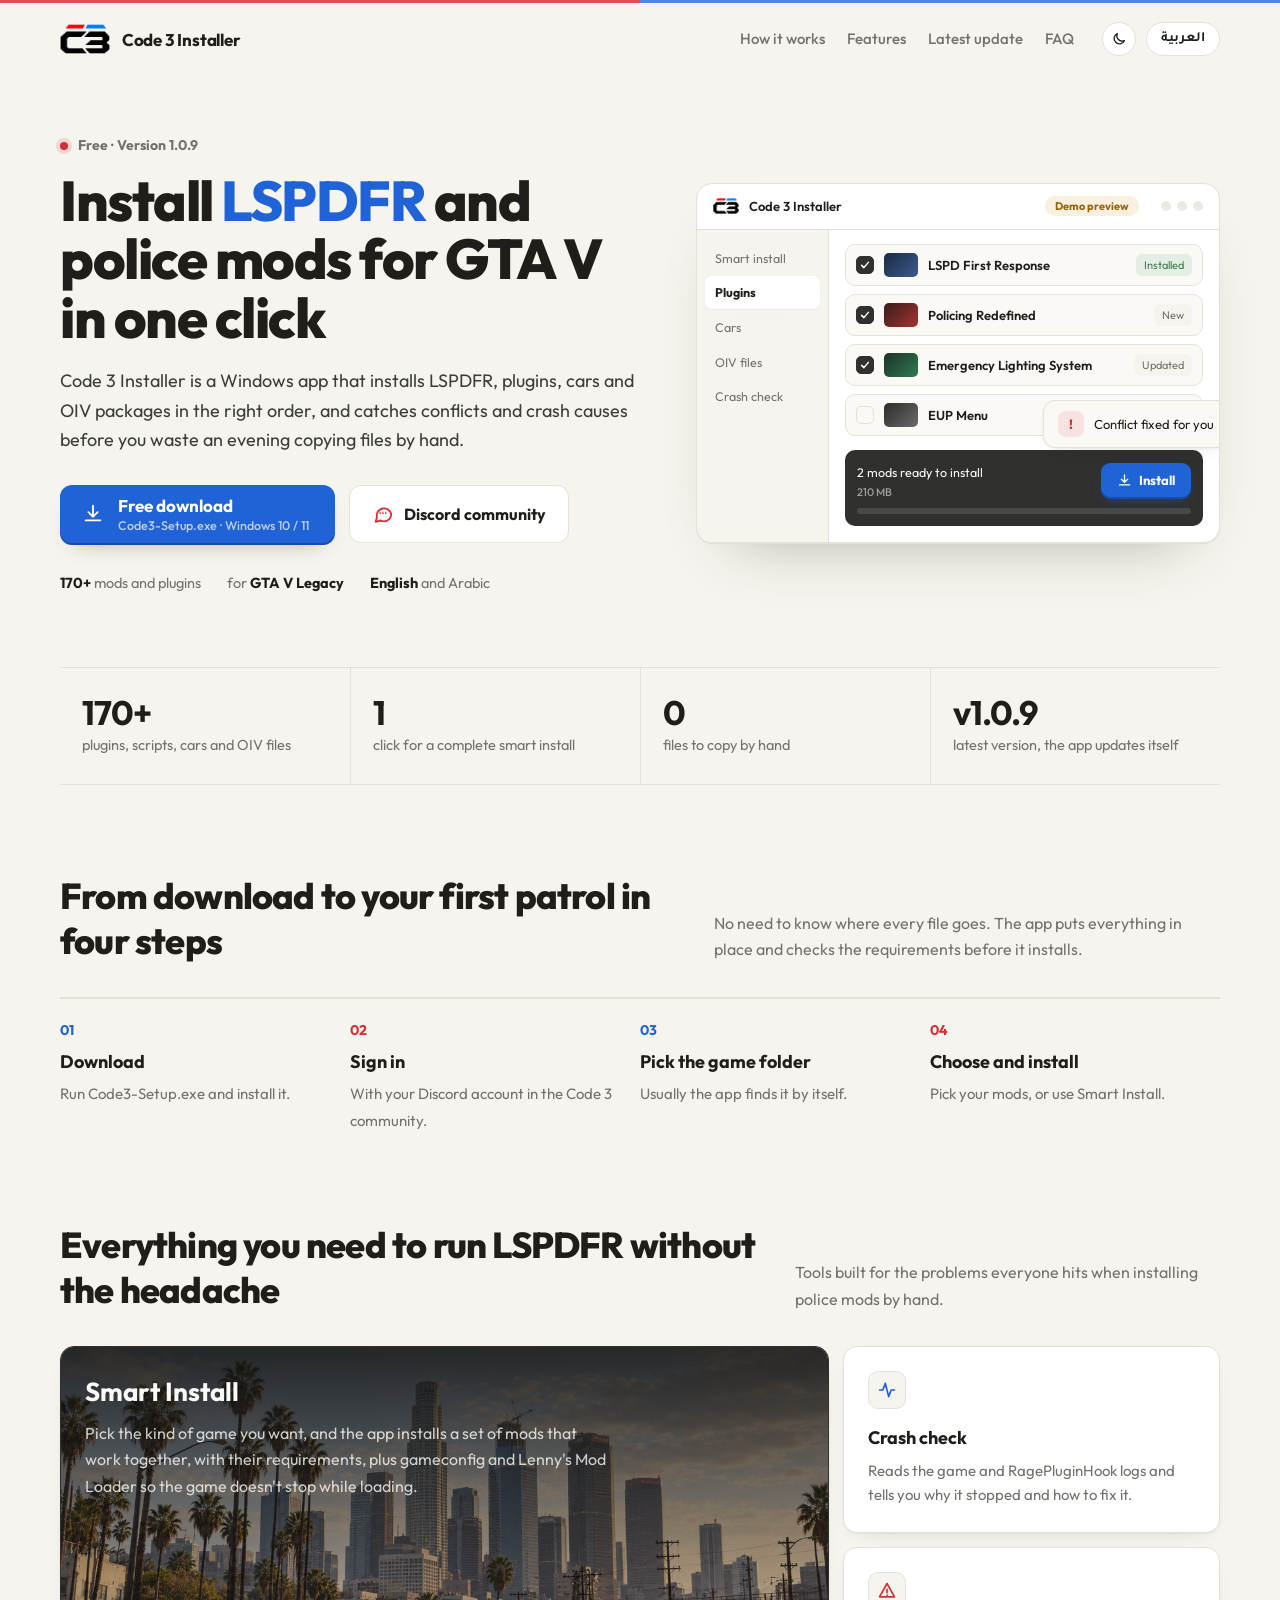
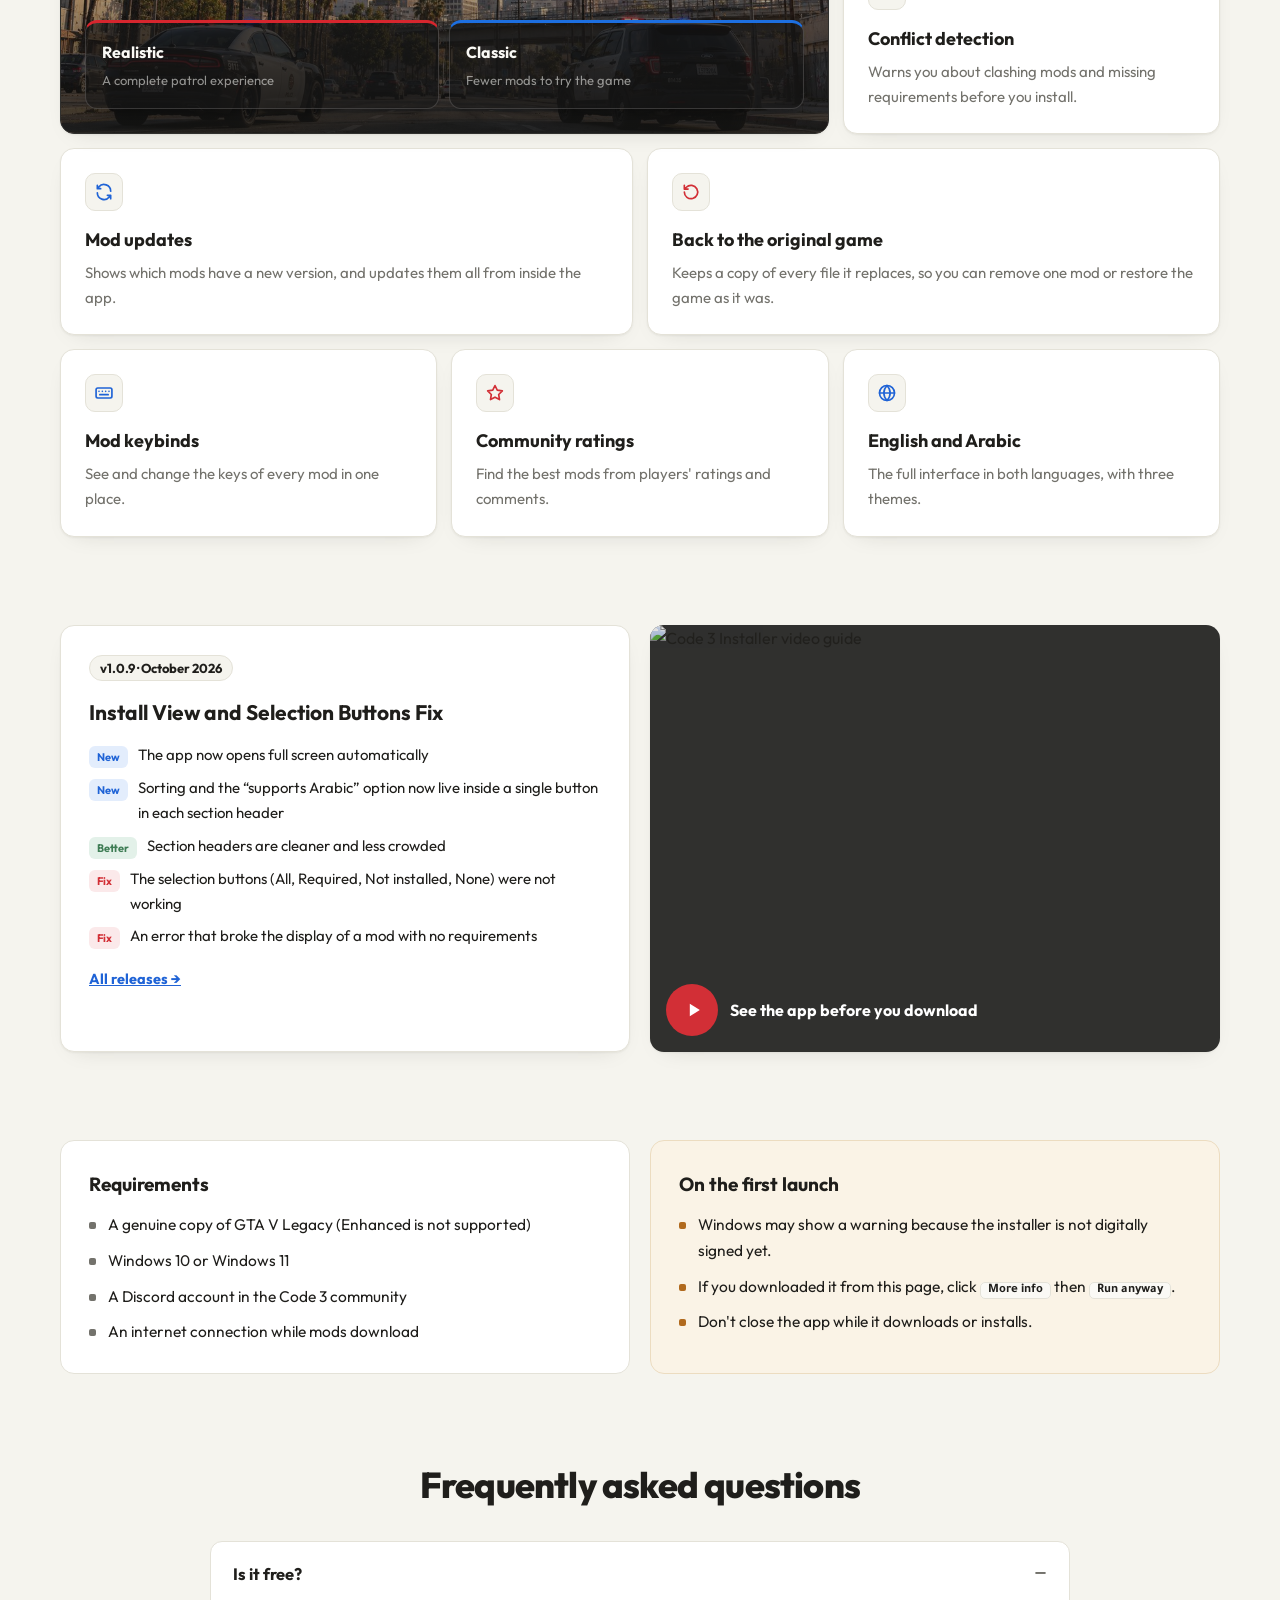
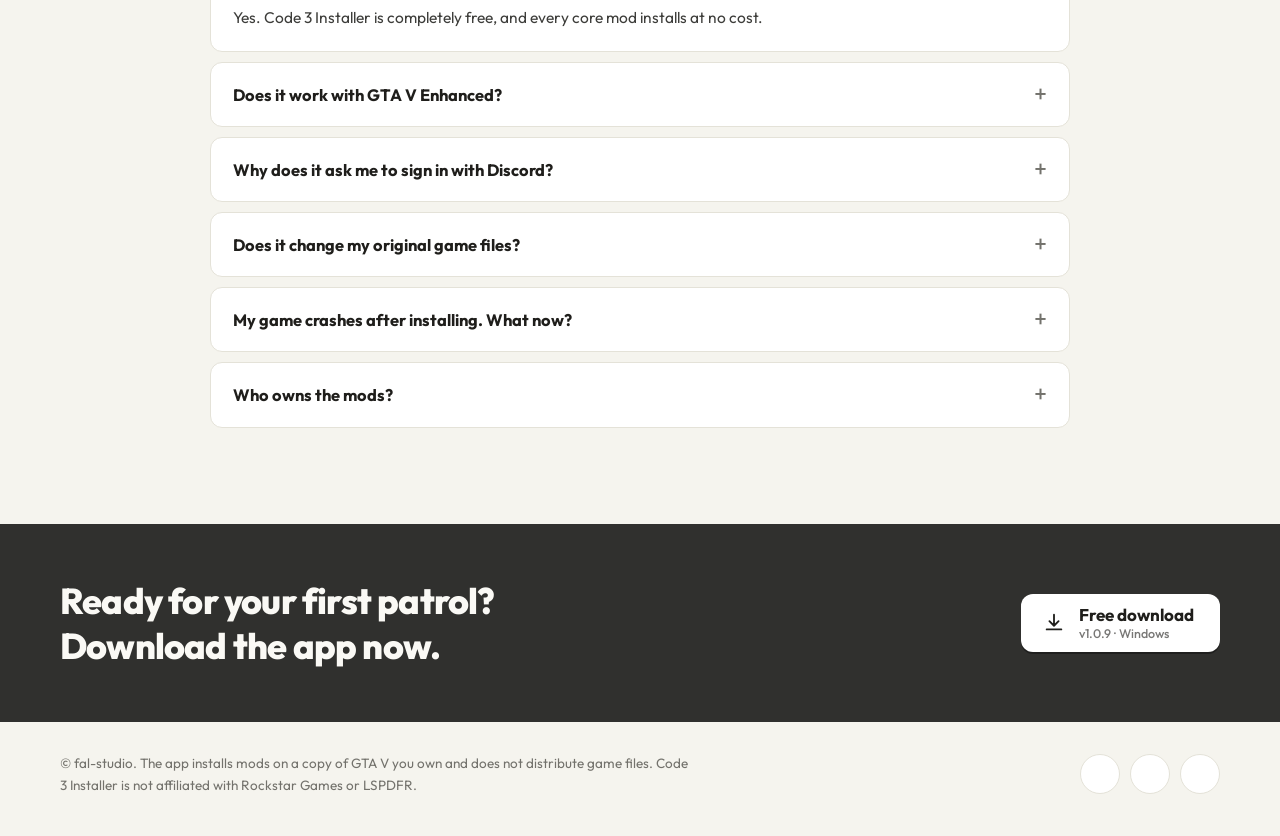
==== commit 67a77a4a: "download page: en/index.html (v1.0.9)" ====
--- a/docs/en/index.html
+++ b/docs/en/index.html
@@ -118,9 +118,9 @@
 <section id="latest" class="wrap two">
   <div class="latest">
     <span class="v">v1.0.9 · October 2026</span>
-    <h3>Code 3 Installer 1.0.9: AI Phone, K9 &amp; Realism Mods</h3>
-    <p>This update brings a massive wave of new mods including the AI officer's phone, AdvanceK9 companion, and comprehensive weapon and realism enhancements.</p>
-    <ul><li><i class="new">Mod</i><span>10-21 Officer's Phone: An in-game officer's phone: call your supervisor, a taxi or a tow and talk to them with your own voice, they answer with AI</span></li><li><i class="new">Mod</i><span>100% Save Game: A 100% completed story save: every mission on gold, every property owned, billions in the bank</span></li><li><i class="new">Mod</i><span>Add-On Vehicle Spawner: Menu that lists your add-on cars so you can spawn them</span></li><li><i class="new">Mod</i><span>AdvanceK9: Full K9 police dog with AI voice commands</span></li><li><i class="new">Mod</i><span>Baton Window Action: Break a stopped car's window with your baton</span></li><li><i class="new">Mod</i><span>MCCallouts: Callout pack with varied scenarios and locations</span></li><li><i class="new">Mod</i><span>pdComp Modern UI Pack: Modern look for pdComp with new bezels and icons</span></li><li><i class="new">Mod</i><span>RealismScript - HUD: A new, cleaner in-game HUD for money, health, armour, weapons and ammo, replacing the original game HUD</span></li></ul>
+    <h3>Install View and Selection Buttons Fix</h3>
+    
+    <ul><li><i class="new">New</i><span>The app now opens full screen automatically</span></li><li><i class="new">New</i><span>Sorting and the “supports Arabic” option now live inside a single button in each section header</span></li><li><i class="imp">Better</i><span>Section headers are cleaner and less crowded</span></li><li><i class="fix">Fix</i><span>The selection buttons (All, Required, Not installed, None) were not working</span></li><li><i class="fix">Fix</i><span>An error that broke the display of a mod with no requirements</span></li></ul>
     <a class="all" href="https://github.com/Fal-studio/code3-download/releases">All releases →</a>
   </div>
   <a class="video" href="https://www.youtube.com/watch?v=fKrqtsRe19g&amp;t=36s" rel="nofollow"><img src="https://i.ytimg.com/vi/fKrqtsRe19g/hqdefault.jpg" alt="Code 3 Installer video guide" loading="lazy" width="480" height="360"><span><i><svg viewBox="0 0 24 24" fill="#fff"><path d="M7 4.5v15l12-7.5z"/></svg></i>See the app before you download</span></a>
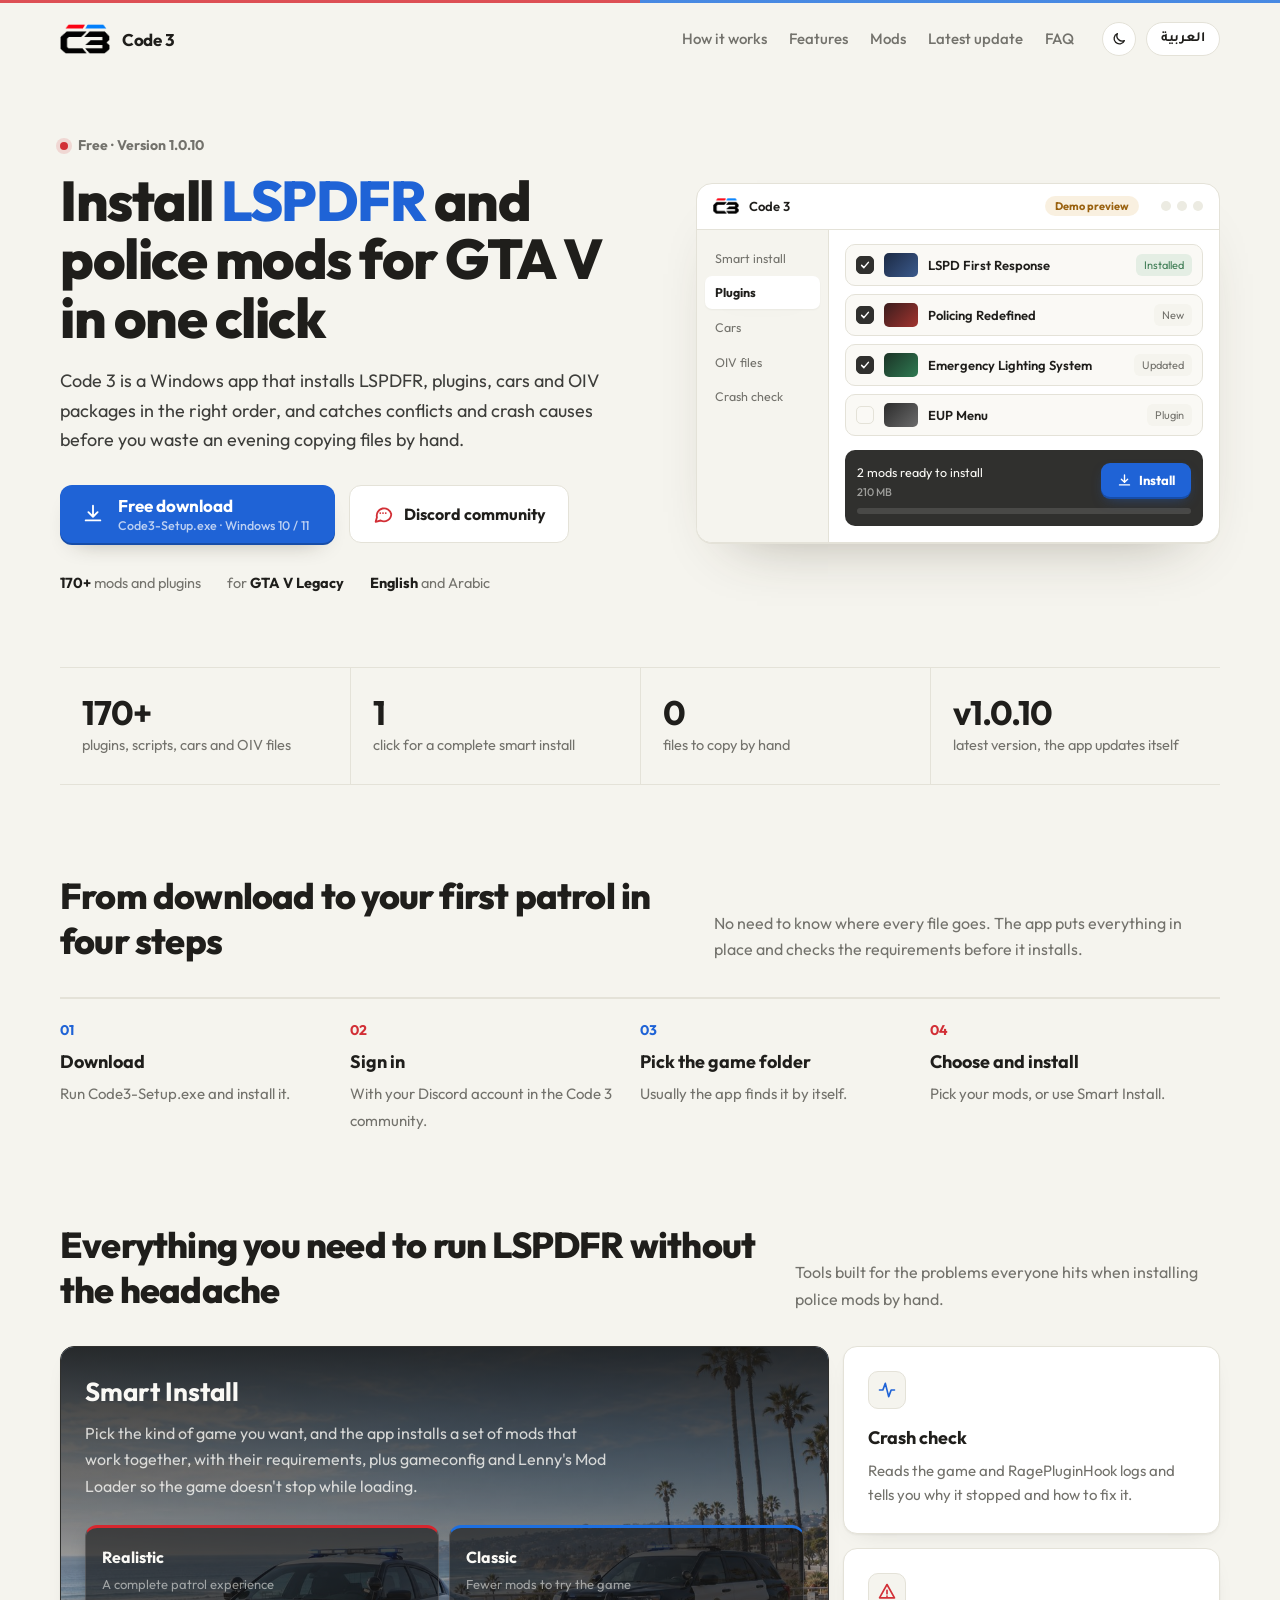
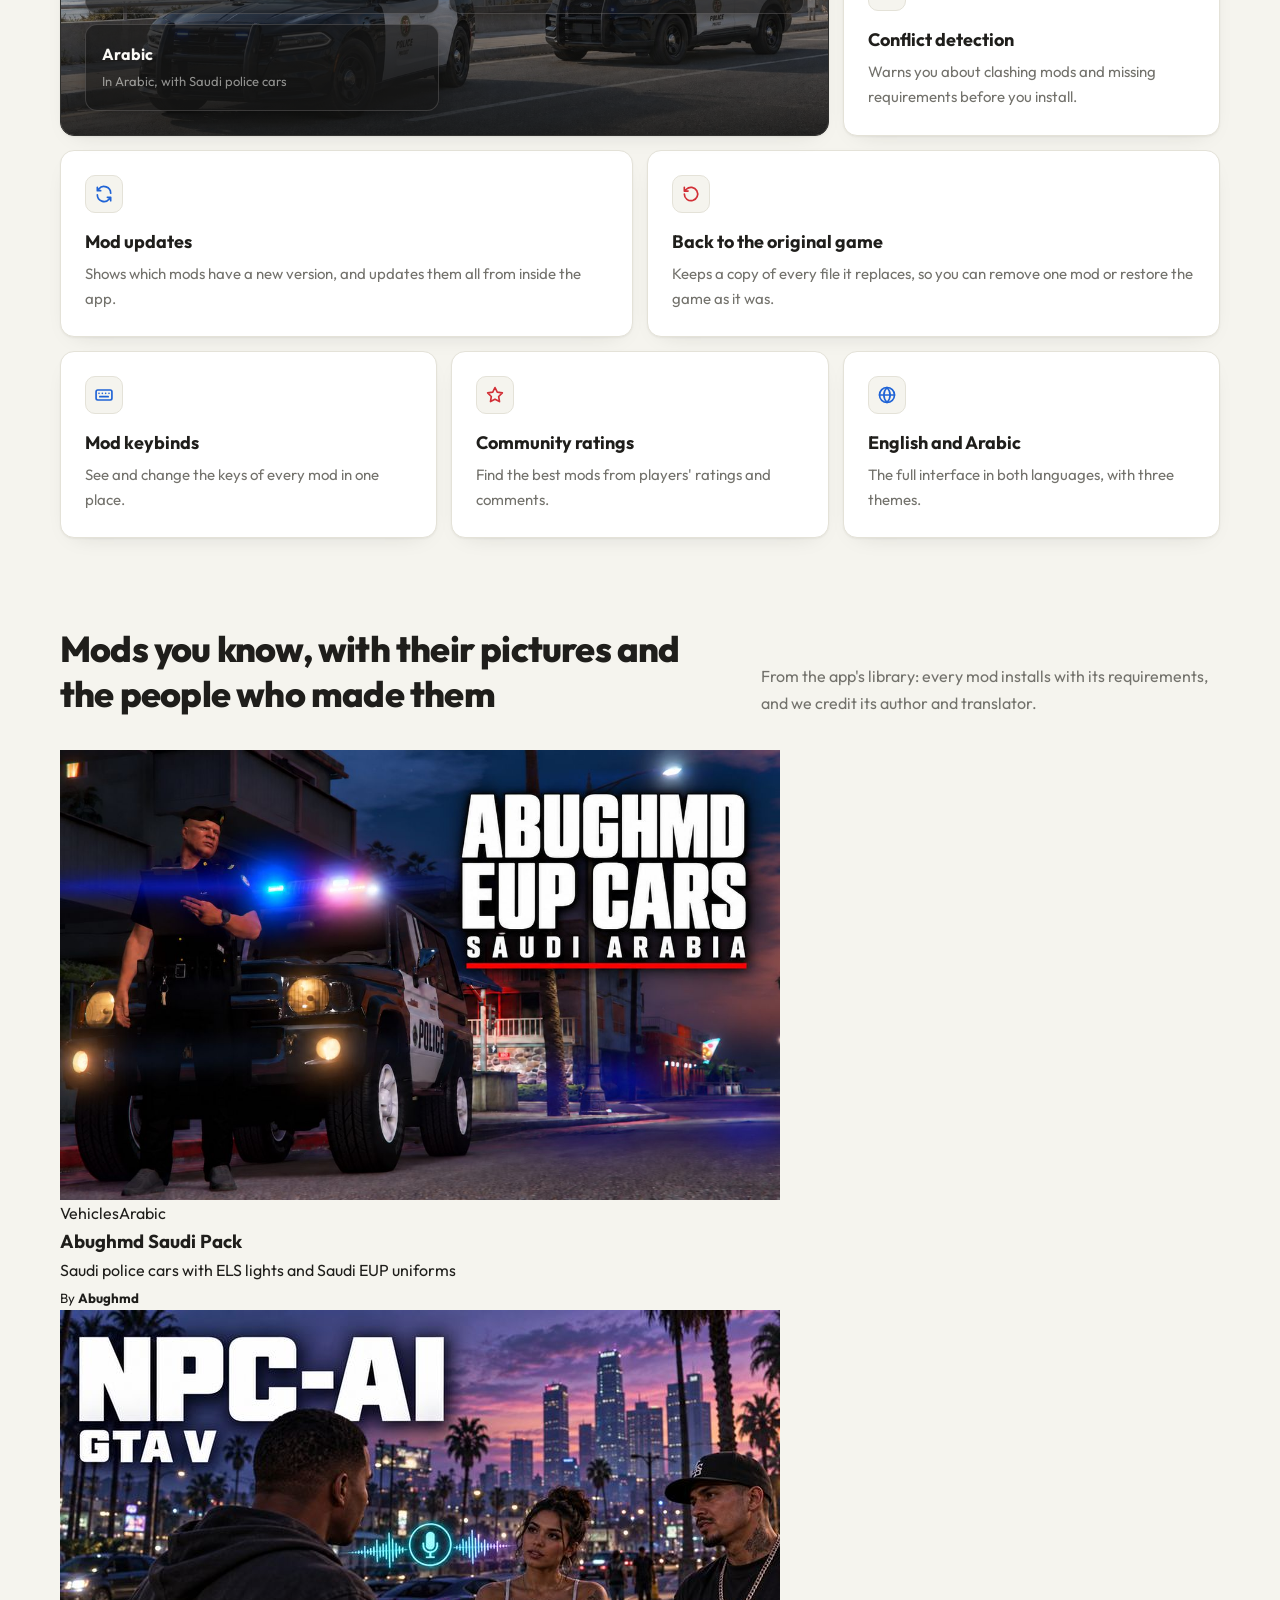
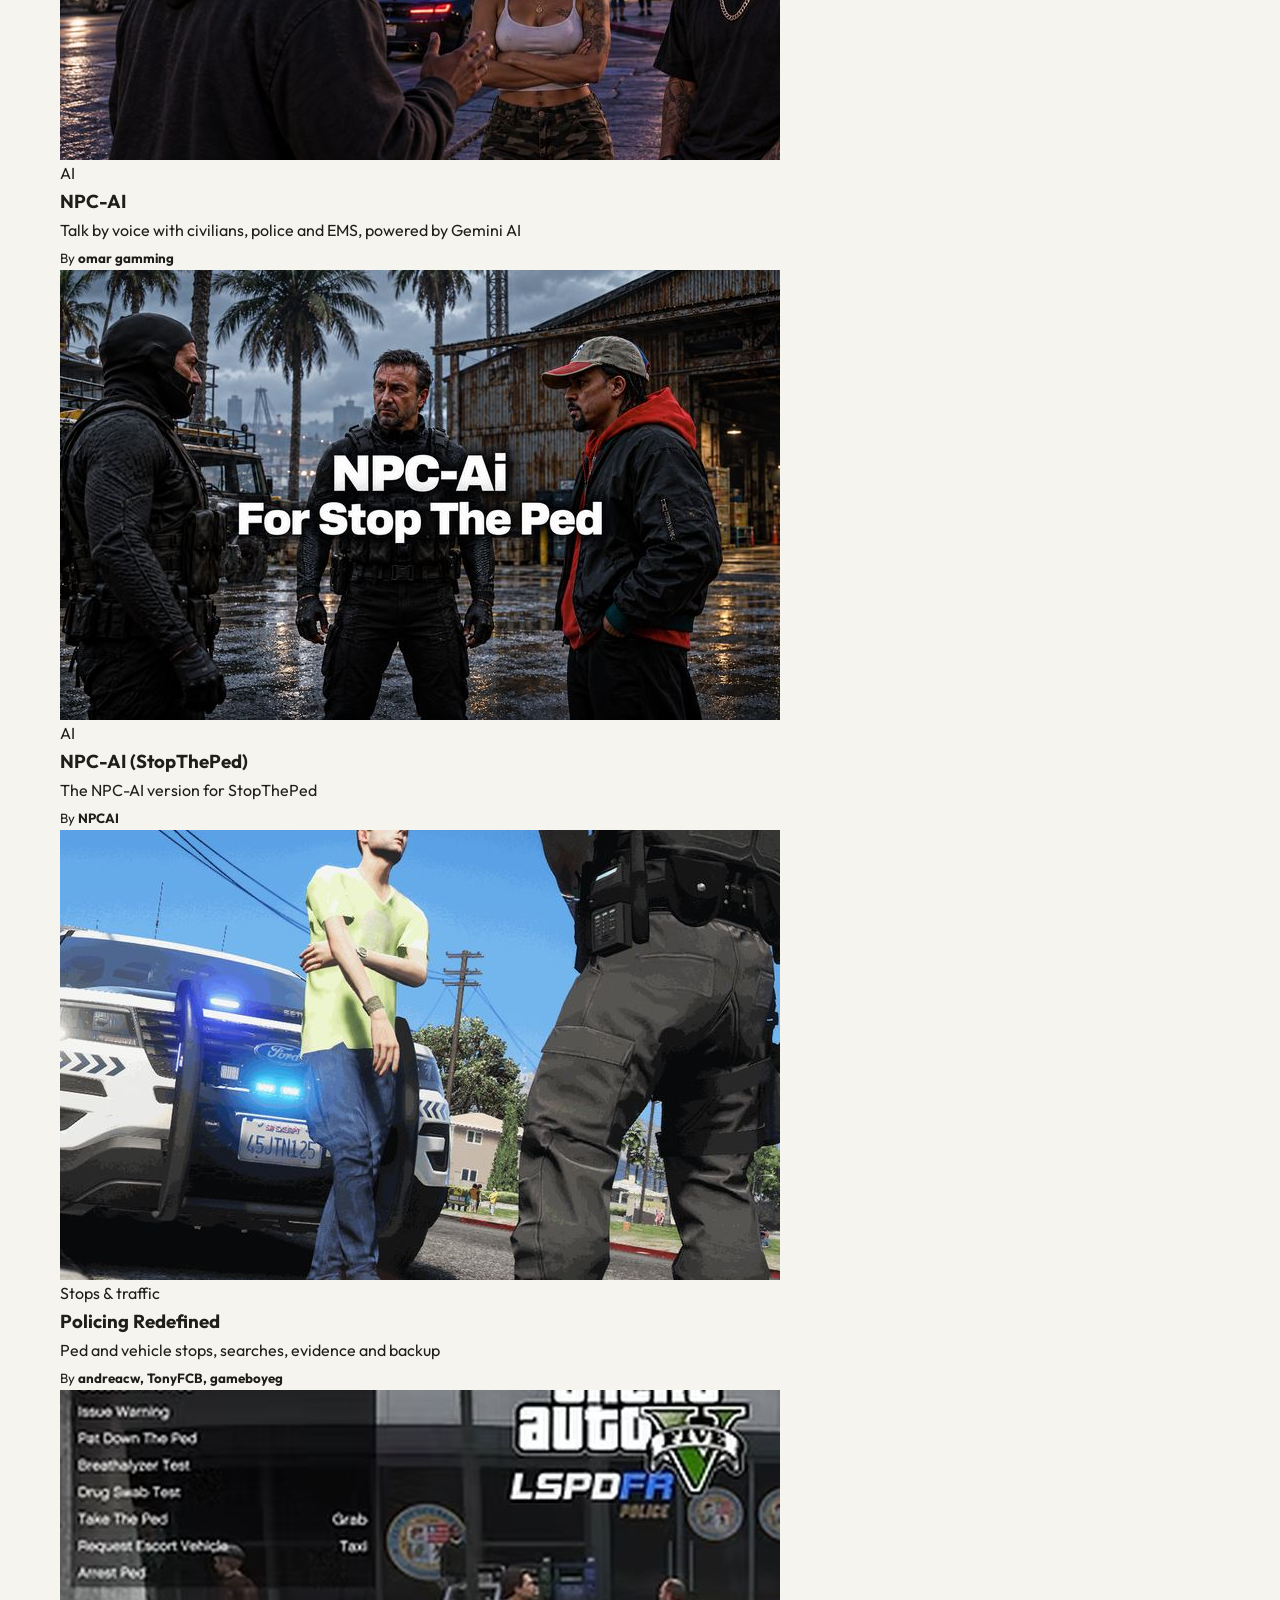
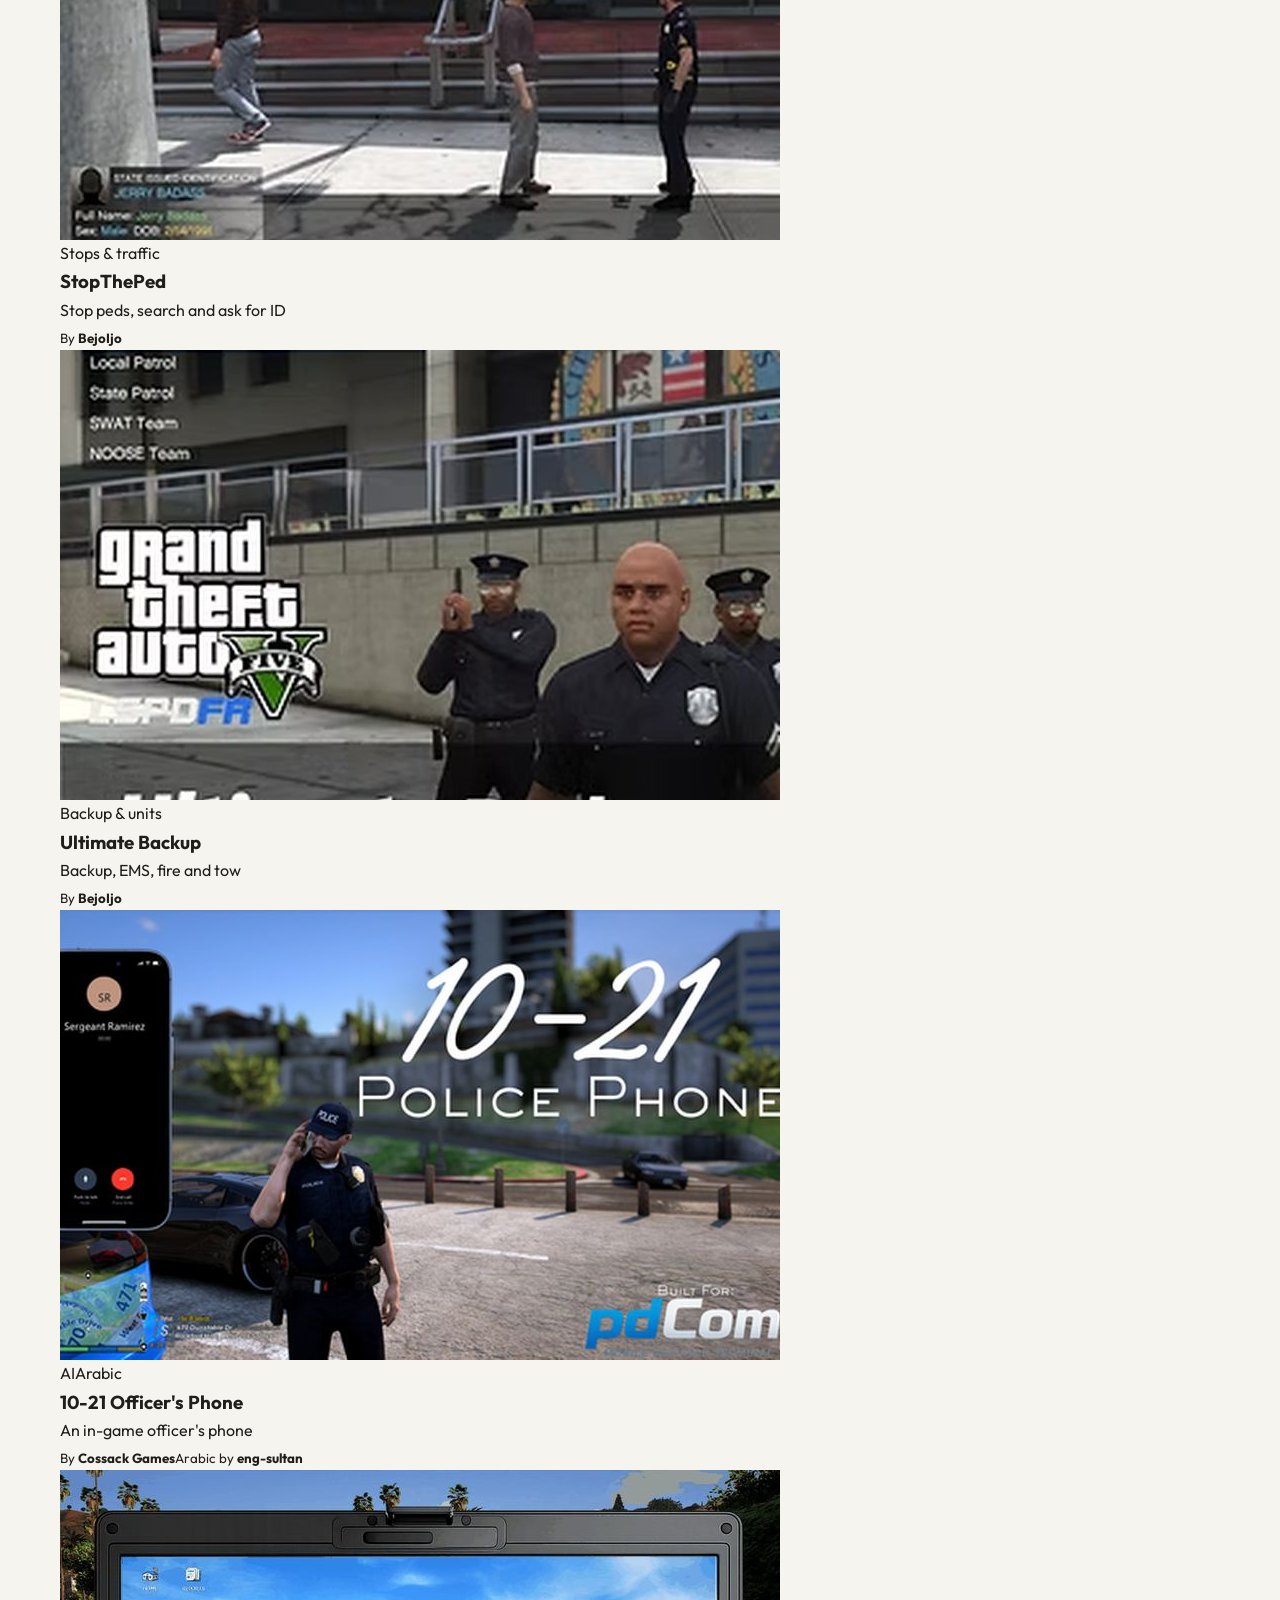
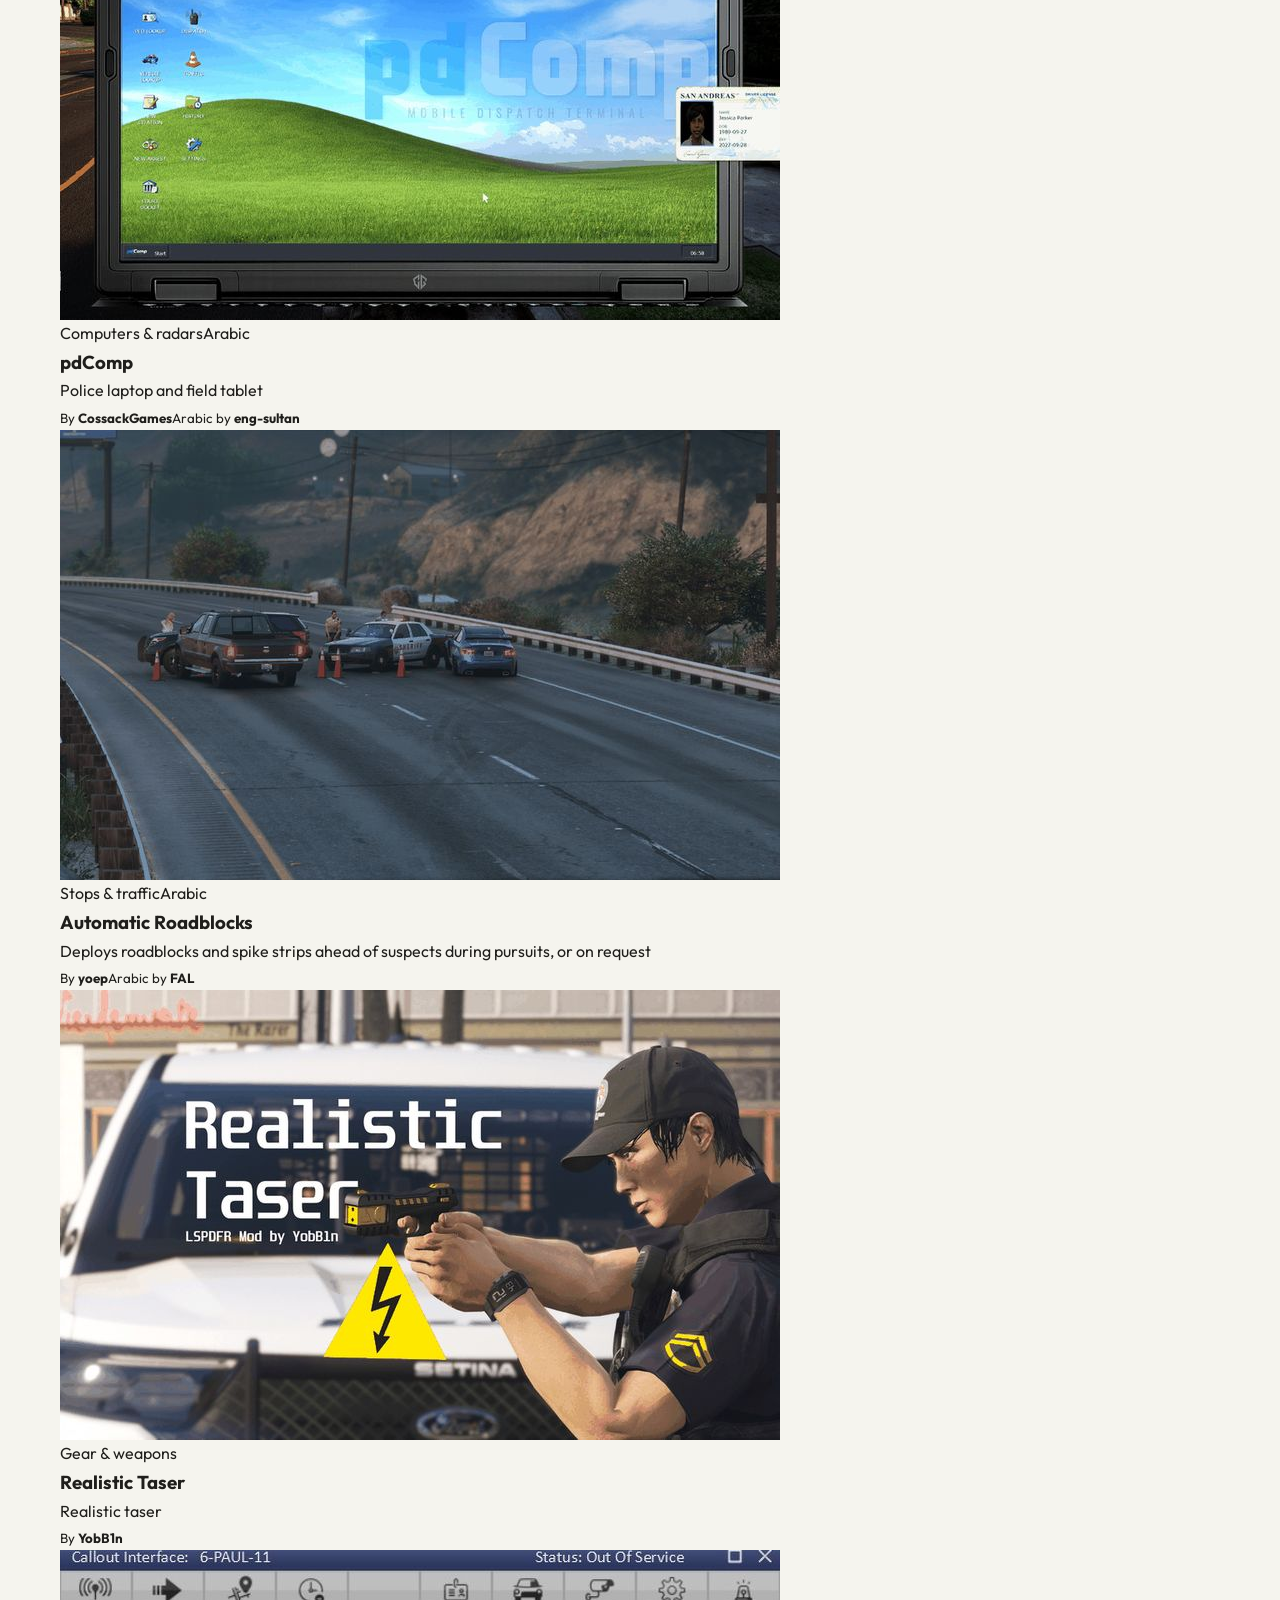
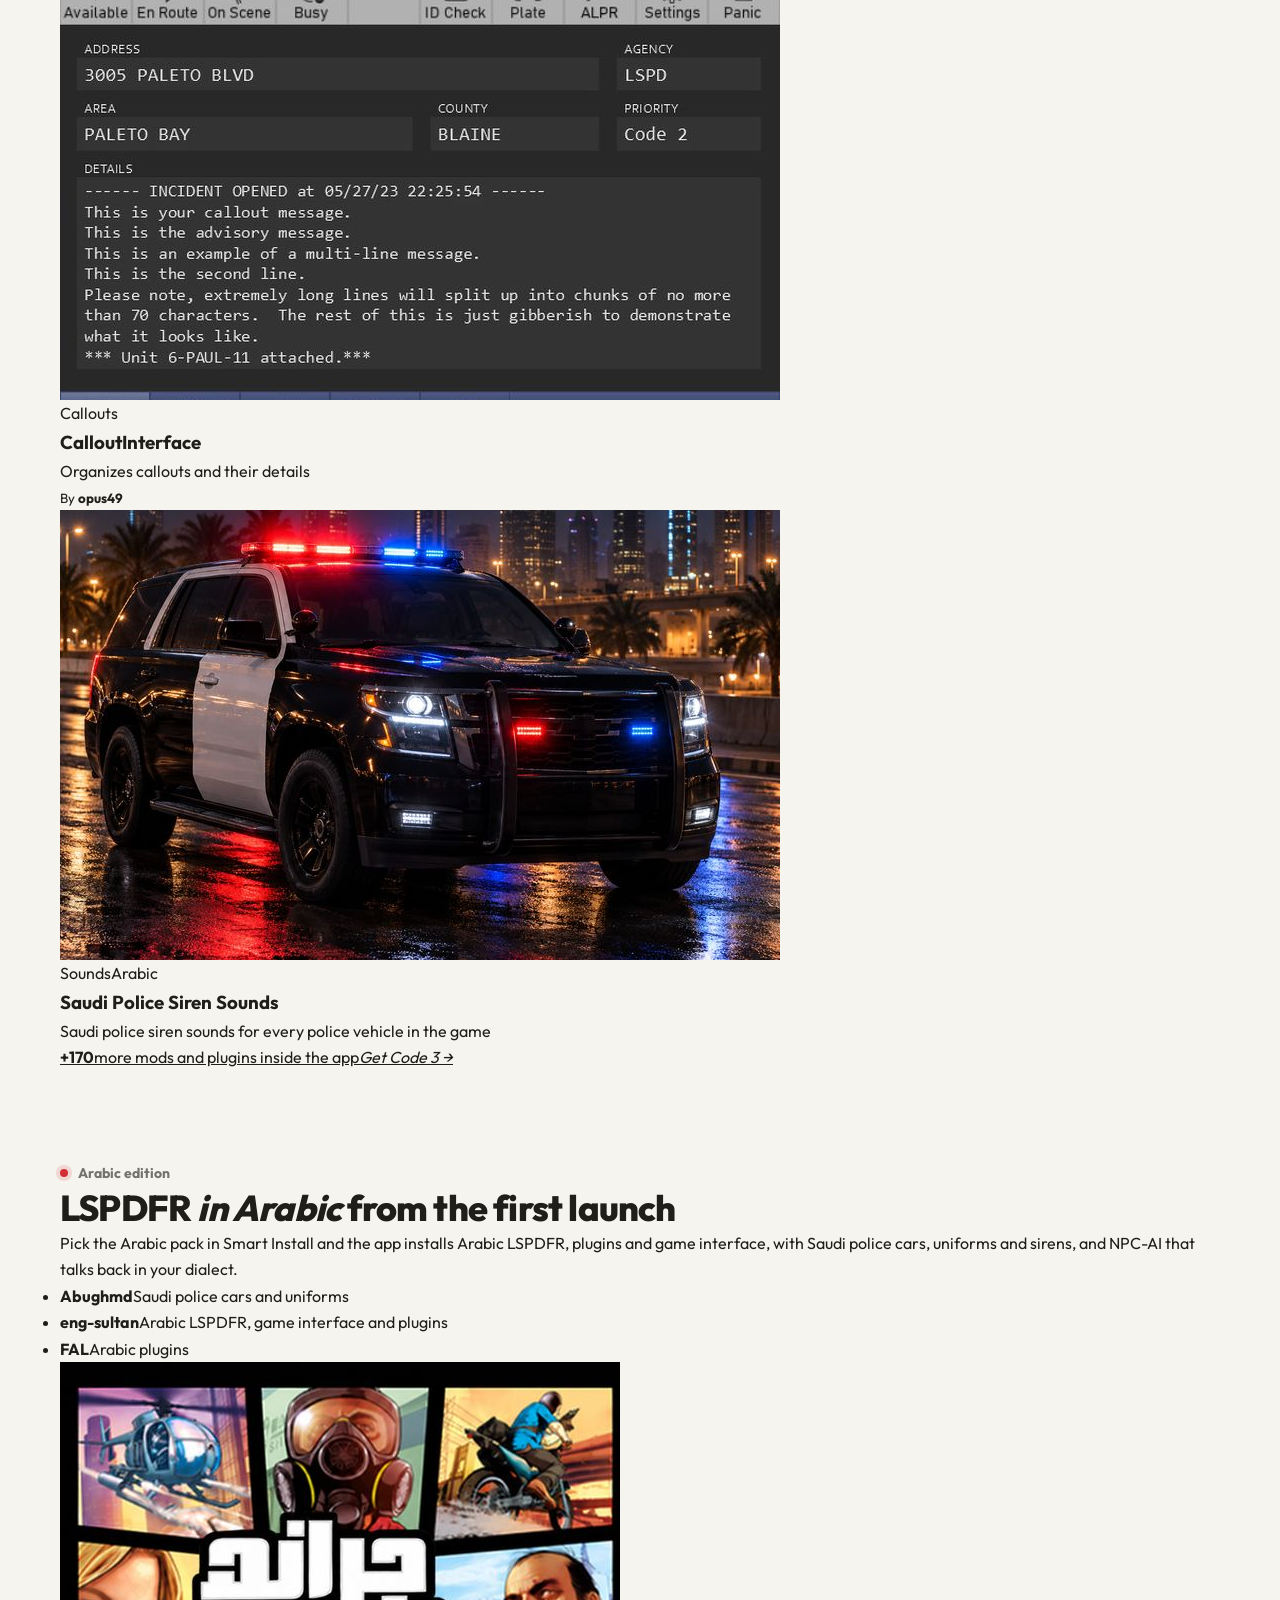
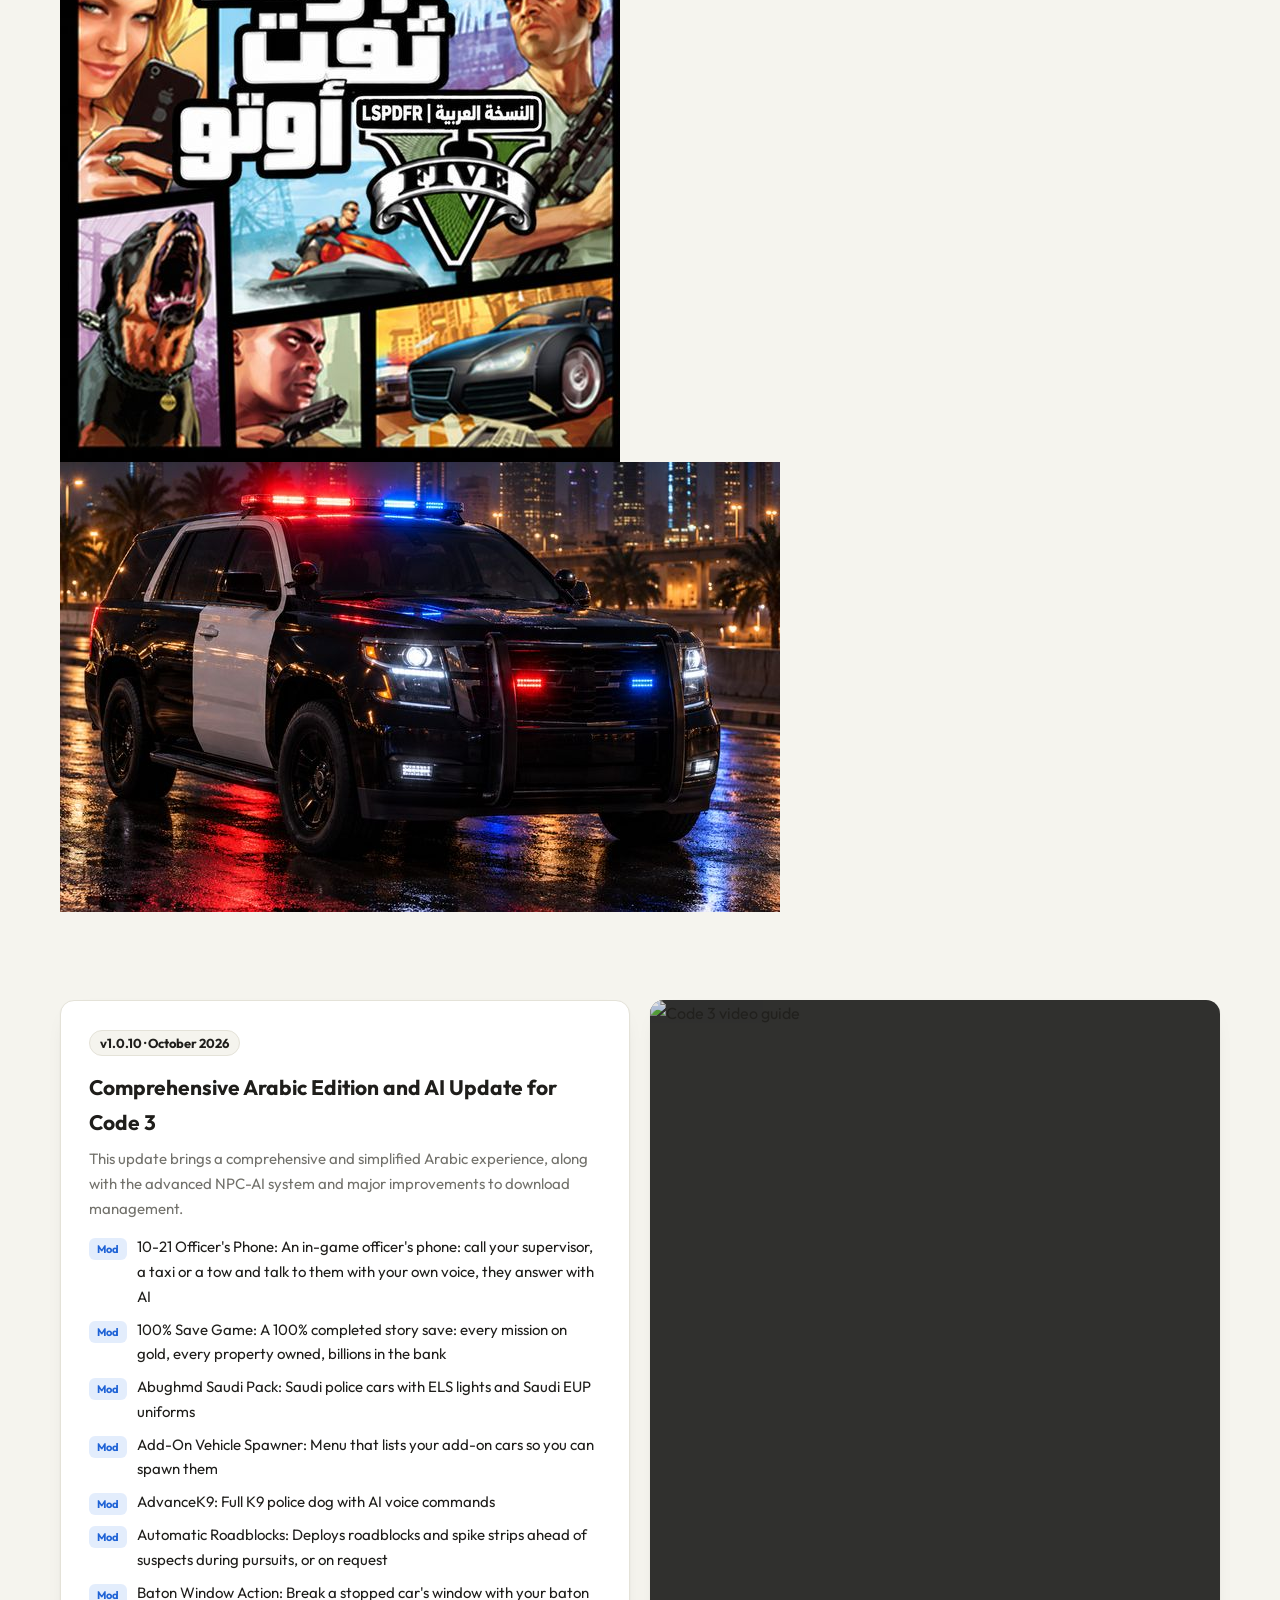
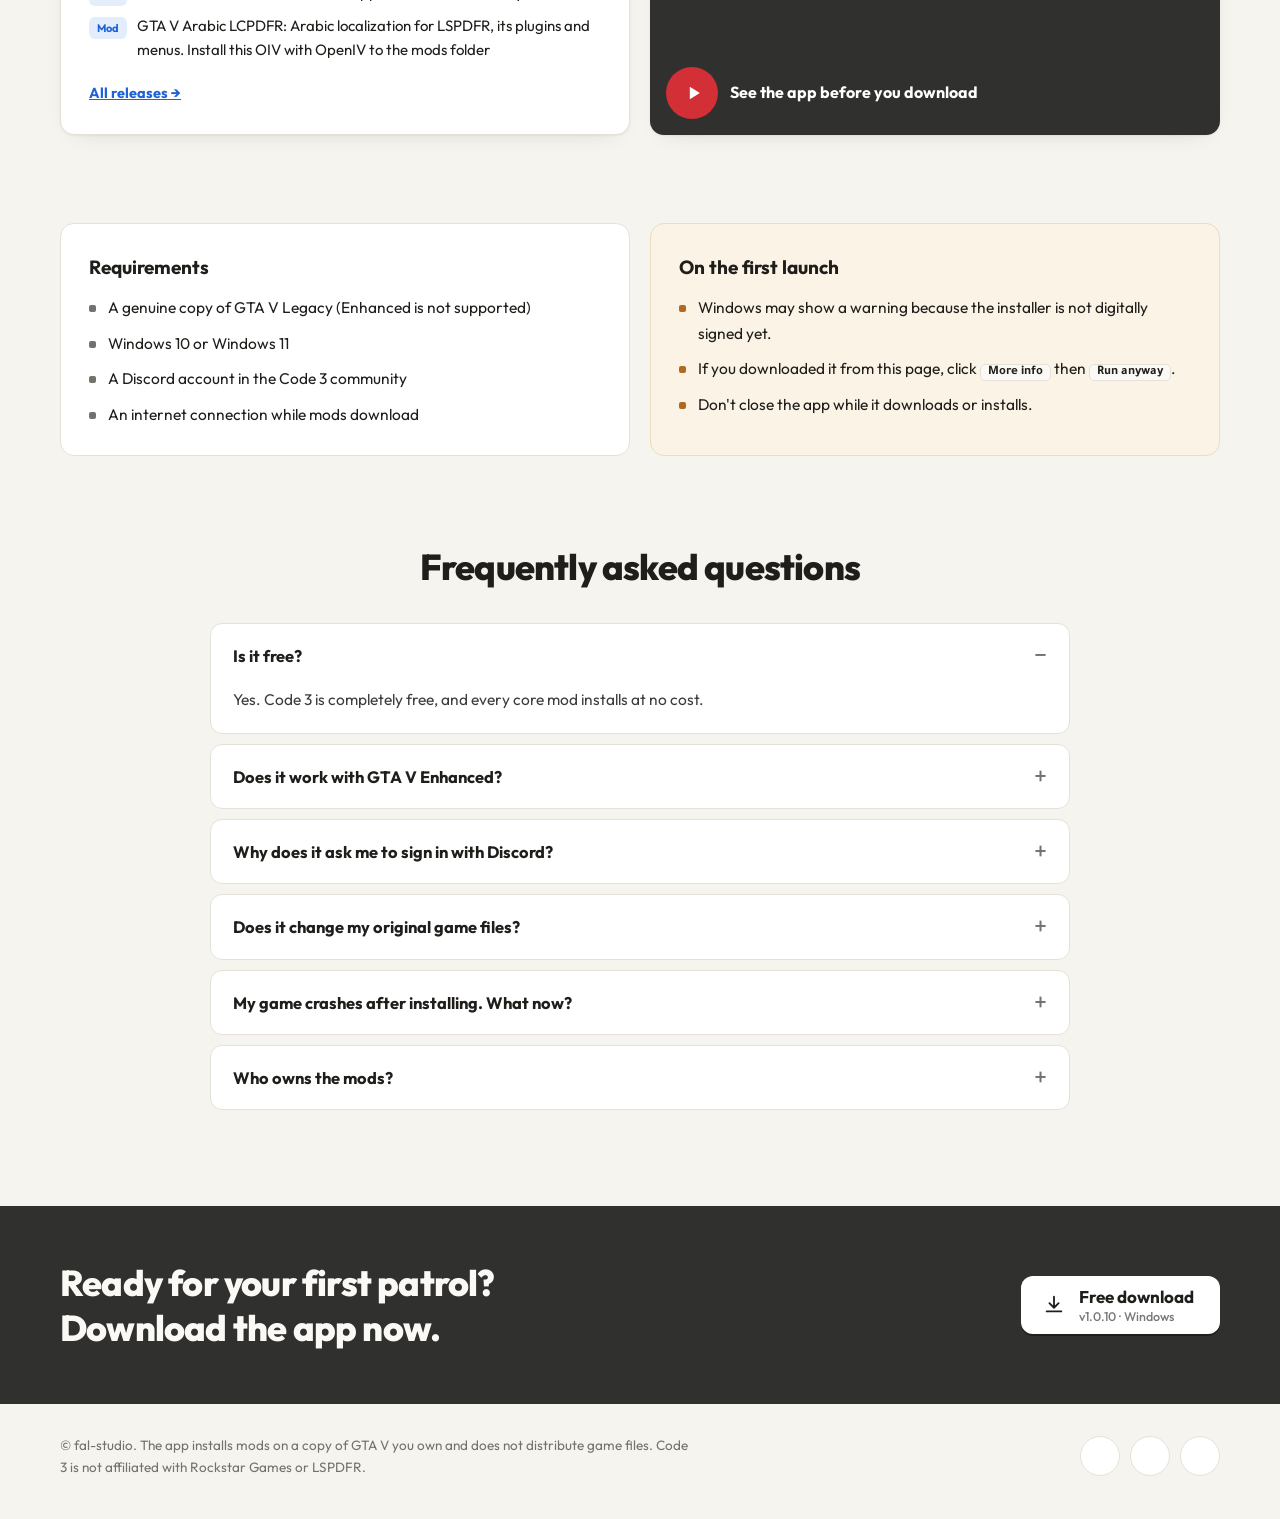
==== commit f8c9fecc: "download page: en/index.html (v1.0.10)" ====
--- a/docs/en/index.html
+++ b/docs/en/index.html
@@ -3,8 +3,8 @@
 <head>
 <meta charset="utf-8">
 <meta name="viewport" content="width=device-width,initial-scale=1">
-<title>Code 3 Installer | One-click LSPDFR &amp; police mods installer for GTA V</title>
-<meta name="description" content="Free Windows app that installs LSPDFR, police plugins, cars and OIV packages for GTA V Legacy in one click, with crash checks, conflict detection and mod updates. Version 1.0.9.">
+<title>Code 3 | One-click LSPDFR &amp; police mods installer for GTA V</title>
+<meta name="description" content="Free Windows app that installs LSPDFR, police plugins, cars and OIV packages for GTA V Legacy in one click, with crash checks, conflict detection and mod updates. Version 1.0.10.">
 <meta name="keywords" content="LSPDFR, LSPDFR installer, GTA 5 police mods, GTA V mod manager, LSPDFR mod manager, RagePluginHook, OIV, police mods installer, Code 3">
 <link rel="canonical" href="https://fal-studio.github.io/code3-download/en/">
 <link rel="alternate" hreflang="ar" href="https://fal-studio.github.io/code3-download/">
@@ -14,10 +14,10 @@
 <meta name="theme-color" content="#121417" media="(prefers-color-scheme: dark)">
 <meta name="google-site-verification" content="Z5bVkoZRMnzEQyXYrqxtanl1COTGo_Kc7yMzE_np1mg">
 <meta property="og:type" content="website">
-<meta property="og:site_name" content="Code 3 Installer">
+<meta property="og:site_name" content="Code 3">
 <meta property="og:locale" content="en_US">
 <meta property="og:locale:alternate" content="ar_SA">
-<meta property="og:title" content="Code 3 Installer: LSPDFR and police mods in one click">
+<meta property="og:title" content="Code 3: LSPDFR and police mods in one click">
 <meta property="og:description" content="Free app that installs LSPDFR, plugins, cars and OIV packages for GTA V Legacy in the right order.">
 <meta property="og:url" content="https://fal-studio.github.io/code3-download/en/">
 <meta property="og:image" content="https://fal-studio.github.io/code3-download/assets/og-en.png">
@@ -31,12 +31,12 @@
 <link rel="stylesheet" href="https://fonts.googleapis.com/css2?family=Outfit:wght@400;500;600;700&family=Tajawal:wght@400;500;700;800&display=swap">
 <link rel="stylesheet" href="https://cdnjs.cloudflare.com/ajax/libs/font-awesome/6.5.2/css/fontawesome.min.css">
 <link rel="stylesheet" href="https://cdnjs.cloudflare.com/ajax/libs/font-awesome/6.5.2/css/brands.min.css">
-<link rel="stylesheet" href="../site.css?v=644f9ebc98">
+<link rel="stylesheet" href="../site.css?v=1cbdd02185">
 <script type="application/ld+json">
-{"@context":"https://schema.org","@type":"SoftwareApplication","name":"Code 3 Installer","alternateName":"Code 3","url":"https://fal-studio.github.io/code3-download/en/","inLanguage":["en","ar"],
+{"@context":"https://schema.org","@type":"SoftwareApplication","name":"Code 3","alternateName":"Code 3 Installer","url":"https://fal-studio.github.io/code3-download/en/","inLanguage":["en","ar"],
 "description":"Free Windows app that installs LSPDFR, police mods and OIV packages for GTA V Legacy in one click, with crash checks and conflict detection.",
 "applicationCategory":"GameApplication","applicationSubCategory":"Mod manager","operatingSystem":"Windows 10, Windows 11",
-"softwareVersion":"1.0.9","dateModified":"2026-10-14","downloadUrl":"https://github.com/Fal-studio/code3-download/releases/latest/download/Code3-Setup.exe","installUrl":"https://github.com/Fal-studio/code3-download/releases/latest/download/Code3-Setup.exe","image":"https://fal-studio.github.io/code3-download/assets/og-en.png",
+"softwareVersion":"1.0.10","dateModified":"2026-10-16","downloadUrl":"https://github.com/Fal-studio/code3-download/releases/latest/download/Code3-Setup.exe","installUrl":"https://github.com/Fal-studio/code3-download/releases/latest/download/Code3-Setup.exe","image":"https://fal-studio.github.io/code3-download/assets/og-en.png",
 "offers":{"@type":"Offer","price":"0","priceCurrency":"USD"},
 "publisher":{"@type":"Organization","name":"fal-studio","url":"https://github.com/Fal-studio"},
 "sameAs":["https://github.com/Fal-studio/code3-download","https://www.youtube.com/watch?v=fKrqtsRe19g"]}
@@ -45,8 +45,8 @@
 <body>
 <div class="siren"></div>
 <header class="wrap top">
-  <a class="brand" href="./"><img src="../assets/mark.png" alt="Code 3" width="44" height="26"><b>Code 3 Installer</b></a>
-  <nav class="nav"><a href="#how">How it works</a><a href="#features">Features</a><a href="#latest">Latest update</a><a href="#faq">FAQ</a></nav>
+  <a class="brand" href="./"><img src="../assets/mark.png" alt="Code 3" width="44" height="26"><b>Code 3</b></a>
+  <nav class="nav"><a href="#how">How it works</a><a href="#features">Features</a><a href="#mods">Mods</a><a href="#latest">Latest update</a><a href="#faq">FAQ</a></nav>
   <button class="mode" type="button" aria-pressed="false" title="Dark mode" aria-label="Dark mode"><svg class="moon" viewBox="0 0 24 24" fill="none" stroke="currentColor" stroke-width="2" stroke-linecap="round" stroke-linejoin="round"><path d="M20 14.5A8 8 0 0 1 9.5 4a8 8 0 1 0 10.5 10.5z"/></svg><svg class="sun" viewBox="0 0 24 24" fill="none" stroke="currentColor" stroke-width="2" stroke-linecap="round"><circle cx="12" cy="12" r="4"/><path d="M12 2v2M12 20v2M4.9 4.9l1.4 1.4M17.7 17.7l1.4 1.4M2 12h2M20 12h2M4.9 19.1l1.4-1.4M17.7 6.3l1.4-1.4"/></svg></button>
   <a class="lang" href="../" hreflang="ar" lang="ar">العربية</a>
 </header>
@@ -54,9 +54,9 @@
 <main>
 <div class="wrap hero">
   <div>
-    <span class="kicker"><i></i>Free · Version 1.0.9</span>
+    <span class="kicker"><i></i>Free · Version 1.0.10</span>
     <h1>Install <em>LSPDFR</em> and police mods for GTA V in one click</h1>
-    <p class="lead">Code 3 Installer is a Windows app that installs LSPDFR, plugins, cars and OIV packages in the right order, and catches conflicts and crash causes before you waste an evening copying files by hand.</p>
+    <p class="lead">Code 3 is a Windows app that installs LSPDFR, plugins, cars and OIV packages in the right order, and catches conflicts and crash causes before you waste an evening copying files by hand.</p>
     <div class="cta">
       <a class="dl" href="https://github.com/Fal-studio/code3-download/releases/latest/download/Code3-Setup.exe" rel="nofollow"><svg viewBox="0 0 24 24" fill="none" stroke="currentColor" stroke-width="2" stroke-linecap="round" stroke-linejoin="round"><path d="M12 3v12m0 0l-5-5m5 5l5-5M4 19h16"/></svg><span><b>Free download</b><small>Code3-Setup.exe · Windows 10 / 11</small></span></a>
       <a class="ghostb" href="https://discord.gg/b6mxWC9jvs" rel="nofollow"><svg viewBox="0 0 24 24" fill="none" stroke="currentColor" stroke-width="2" stroke-linecap="round" stroke-linejoin="round"><path d="M21 12a8 8 0 0 1-11.6 7.1L4 20.5l1.4-4.9A8 8 0 1 1 21 12z"/><path d="M9 11h.01M12 11h.01M15 11h.01"/></svg>Discord community</a>
@@ -65,7 +65,7 @@
   </div>
 
   <div class="app" aria-hidden="true">
-    <div class="app-bar"><img src="../assets/mark.png" alt=""><span>Code 3 Installer</span><span class="demo-pill">Demo preview</span><span class="dots"><i></i><i></i><i></i></span></div>
+    <div class="app-bar"><img src="../assets/mark.png" alt=""><span>Code 3</span><span class="demo-pill">Demo preview</span><span class="dots"><i></i><i></i><i></i></span></div>
     <div class="app-body">
       <div class="app-side"><span>Smart install</span><span class="on">Plugins</span><span>Cars</span><span>OIV files</span><span>Crash check</span></div>
       <div class="app-list">
@@ -84,7 +84,7 @@
   <div><b>170+</b><span>plugins, scripts, cars and OIV files</span></div>
   <div><b>1</b><span>click for a complete smart install</span></div>
   <div><b>0</b><span>files to copy by hand</span></div>
-  <div><b>v1.0.9</b><span>latest version, the app updates itself</span></div>
+  <div><b>v1.0.10</b><span>latest version, the app updates itself</span></div>
 </div>
 
 <section id="how" class="wrap">
@@ -103,7 +103,7 @@
     <div class="f big">
       <img class="shot" src="../assets/smart-2.jpg" data-pick="../assets/smart-1.jpg,../assets/smart-2.jpg,../assets/smart-3.jpg" alt="" width="1200" height="675" loading="lazy" decoding="async">
       <div><h3>Smart Install</h3><p>Pick the kind of game you want, and the app installs a set of mods that work together, with their requirements, plus gameconfig and Lenny's Mod Loader so the game doesn't stop while loading.</p></div>
-      <div class="packs"><div class="r"><b>Realistic</b><small>A complete patrol experience</small></div><div class="b"><b>Classic</b><small>Fewer mods to try the game</small></div></div>
+      <div class="packs"><div class="r"><b>Realistic</b><small>A complete patrol experience</small></div><div class="b"><b>Classic</b><small>Fewer mods to try the game</small></div><div class="g"><b>Arabic</b><small>In Arabic, with Saudi police cars</small></div></div>
     </div>
     <div class="f"><span class="ic"><svg viewBox="0 0 24 24" fill="none" stroke="currentColor" stroke-width="2" stroke-linecap="round" stroke-linejoin="round"><path d="M3 12h4l3-8 4 16 3-8h4"/></svg></span><h3>Crash check</h3><p>Reads the game and RagePluginHook logs and tells you why it stopped and how to fix it.</p></div>
     <div class="f"><span class="ic"><svg viewBox="0 0 24 24" fill="none" stroke="currentColor" stroke-width="2" stroke-linecap="round" stroke-linejoin="round"><path d="M12 3l9 16H3z"/><path d="M12 10v4M12 17h.01"/></svg></span><h3>Conflict detection</h3><p>Warns you about clashing mods and missing requirements before you install.</p></div>
@@ -115,15 +115,50 @@
   </div>
 </section>
 
+<section id="mods" class="wrap">
+  <div class="sh"><h2>Mods you know, with their pictures and the people who made them</h2><p>From the app's library: every mod installs with its requirements, and we credit its author and translator.</p></div>
+  <div class="lib">
+    <article class="m"><img src="../assets/mods/abughmd.jpg" alt="Abughmd Saudi Pack" width="720" height="450" loading="lazy" decoding="async"><div class="mt"><div class="mh"><span class="mc">Vehicles</span><span class="ma">Arabic</span></div><h3 class="en"><bdi>Abughmd Saudi Pack</bdi></h3><p>Saudi police cars with ELS lights and Saudi EUP uniforms</p><small><span>By <b class="en">Abughmd</b></span></small></div></article>
+    <article class="m"><img src="../assets/mods/npc-ai.jpg" alt="NPC-AI" width="720" height="450" loading="lazy" decoding="async"><div class="mt"><div class="mh"><span class="mc">AI</span></div><h3 class="en"><bdi>NPC-AI</bdi></h3><p>Talk by voice with civilians, police and EMS, powered by Gemini AI</p><small><span>By <b class="en">omar gamming</b></span></small></div></article>
+    <article class="m"><img src="../assets/mods/npc-ai-stp.jpg" alt="NPC-AI (StopThePed)" width="720" height="450" loading="lazy" decoding="async"><div class="mt"><div class="mh"><span class="mc">AI</span></div><h3 class="en"><bdi>NPC-AI (StopThePed)</bdi></h3><p>The NPC-AI version for StopThePed</p><small><span>By <b class="en">NPCAI</b></span></small></div></article>
+    <article class="m"><img src="../assets/mods/policing-redefined.jpg" alt="Policing Redefined" width="720" height="450" loading="lazy" decoding="async"><div class="mt"><div class="mh"><span class="mc">Stops &amp; traffic</span></div><h3 class="en"><bdi>Policing Redefined</bdi></h3><p>Ped and vehicle stops, searches, evidence and backup</p><small><span>By <b class="en">andreacw, TonyFCB, gameboyeg</b></span></small></div></article>
+    <article class="m"><img src="../assets/mods/stoptheped.jpg" alt="StopThePed" width="720" height="450" loading="lazy" decoding="async"><div class="mt"><div class="mh"><span class="mc">Stops &amp; traffic</span></div><h3 class="en"><bdi>StopThePed</bdi></h3><p>Stop peds, search and ask for ID</p><small><span>By <b class="en">BejoIjo</b></span></small></div></article>
+    <article class="m"><img src="../assets/mods/ultimate-backup.jpg" alt="Ultimate Backup" width="720" height="450" loading="lazy" decoding="async"><div class="mt"><div class="mh"><span class="mc">Backup &amp; units</span></div><h3 class="en"><bdi>Ultimate Backup</bdi></h3><p>Backup, EMS, fire and tow</p><small><span>By <b class="en">BejoIjo</b></span></small></div></article>
+    <article class="m"><img src="../assets/mods/ten21.jpg" alt="10-21 Officer's Phone" width="720" height="450" loading="lazy" decoding="async"><div class="mt"><div class="mh"><span class="mc">AI</span><span class="ma">Arabic</span></div><h3 class="en"><bdi>10-21 Officer's Phone</bdi></h3><p>An in-game officer's phone</p><small><span>By <b class="en">Cossack Games</b></span><span>Arabic by <b class="en">eng-sultan</b></span></small></div></article>
+    <article class="m"><img src="../assets/mods/pdcomp.jpg" alt="pdComp" width="720" height="450" loading="lazy" decoding="async"><div class="mt"><div class="mh"><span class="mc">Computers &amp; radars</span><span class="ma">Arabic</span></div><h3 class="en"><bdi>pdComp</bdi></h3><p>Police laptop and field tablet</p><small><span>By <b class="en">CossackGames</b></span><span>Arabic by <b class="en">eng-sultan</b></span></small></div></article>
+    <article class="m"><img src="../assets/mods/roadblocks.jpg" alt="Automatic Roadblocks" width="720" height="450" loading="lazy" decoding="async"><div class="mt"><div class="mh"><span class="mc">Stops &amp; traffic</span><span class="ma">Arabic</span></div><h3 class="en"><bdi>Automatic Roadblocks</bdi></h3><p>Deploys roadblocks and spike strips ahead of suspects during pursuits, or on request</p><small><span>By <b class="en">yoep</b></span><span>Arabic by <b class="en">FAL</b></span></small></div></article>
+    <article class="m"><img src="../assets/mods/taser.jpg" alt="Realistic Taser" width="720" height="450" loading="lazy" decoding="async"><div class="mt"><div class="mh"><span class="mc">Gear &amp; weapons</span></div><h3 class="en"><bdi>Realistic Taser</bdi></h3><p>Realistic taser</p><small><span>By <b class="en">YobB1n</b></span></small></div></article>
+    <article class="m"><img src="../assets/mods/callout-interface.jpg" alt="CalloutInterface" width="720" height="450" loading="lazy" decoding="async"><div class="mt"><div class="mh"><span class="mc">Callouts</span></div><h3 class="en"><bdi>CalloutInterface</bdi></h3><p>Organizes callouts and their details</p><small><span>By <b class="en">opus49</b></span></small></div></article>
+    <article class="m"><img src="../assets/mods/saudi-sirens.jpg" alt="Saudi Police Siren Sounds" width="720" height="450" loading="lazy" decoding="async"><div class="mt"><div class="mh"><span class="mc">Sounds</span><span class="ma">Arabic</span></div><h3 class="en"><bdi>Saudi Police Siren Sounds</bdi></h3><p>Saudi police siren sounds for every police vehicle in the game</p></div></article>
+    <a class="m more" href="https://github.com/Fal-studio/code3-download/releases/latest/download/Code3-Setup.exe"><b class="en">+170</b><span>more mods and plugins inside the app</span><em>Get Code 3 →</em></a>
+  </div>
+</section>
+
+<section id="arabic" class="wrap">
+  <div class="arx">
+    <div class="arx-t">
+      <span class="kicker"><i></i>Arabic edition</span>
+      <h2>LSPDFR <em>in Arabic</em> from the first launch</h2>
+      <p>Pick the Arabic pack in Smart Install and the app installs Arabic LSPDFR, plugins and game interface, with Saudi police cars, uniforms and sirens, and NPC-AI that talks back in your dialect.</p>
+      <ul class="arx-c">
+        <li><b>Abughmd</b><span>Saudi police cars and uniforms</span></li>
+        <li><b>eng-sultan</b><span>Arabic LSPDFR, game interface and plugins</span></li>
+        <li><b>FAL</b><span>Arabic plugins</span></li>
+      </ul>
+    </div>
+    <figure class="arx-i"><img src="../assets/mods/arabic-lspdfr.jpg" alt="GTA V LSPDFR Arabic edition" width="560" height="700" loading="lazy" decoding="async"><img class="sm" src="../assets/mods/saudi-sirens.jpg" alt="" width="720" height="450" loading="lazy" decoding="async"></figure>
+  </div>
+</section>
+
 <section id="latest" class="wrap two">
   <div class="latest">
-    <span class="v">v1.0.9 · October 2026</span>
-    <h3>Install View and Selection Buttons Fix</h3>
-    
-    <ul><li><i class="new">New</i><span>The app now opens full screen automatically</span></li><li><i class="new">New</i><span>Sorting and the “supports Arabic” option now live inside a single button in each section header</span></li><li><i class="imp">Better</i><span>Section headers are cleaner and less crowded</span></li><li><i class="fix">Fix</i><span>The selection buttons (All, Required, Not installed, None) were not working</span></li><li><i class="fix">Fix</i><span>An error that broke the display of a mod with no requirements</span></li></ul>
+    <span class="v">v1.0.10 · October 2026</span>
+    <h3>Comprehensive Arabic Edition and AI Update for Code 3</h3>
+    <p>This update brings a comprehensive and simplified Arabic experience, along with the advanced NPC-AI system and major improvements to download management.</p>
+    <ul><li><i class="new">Mod</i><span>10-21 Officer's Phone: An in-game officer's phone: call your supervisor, a taxi or a tow and talk to them with your own voice, they answer with AI</span></li><li><i class="new">Mod</i><span>100% Save Game: A 100% completed story save: every mission on gold, every property owned, billions in the bank</span></li><li><i class="new">Mod</i><span>Abughmd Saudi Pack: Saudi police cars with ELS lights and Saudi EUP uniforms</span></li><li><i class="new">Mod</i><span>Add-On Vehicle Spawner: Menu that lists your add-on cars so you can spawn them</span></li><li><i class="new">Mod</i><span>AdvanceK9: Full K9 police dog with AI voice commands</span></li><li><i class="new">Mod</i><span>Automatic Roadblocks: Deploys roadblocks and spike strips ahead of suspects during pursuits, or on request</span></li><li><i class="new">Mod</i><span>Baton Window Action: Break a stopped car's window with your baton</span></li><li><i class="new">Mod</i><span>GTA V Arabic LCPDFR: Arabic localization for LSPDFR, its plugins and menus. Install this OIV with OpenIV to the mods folder</span></li></ul>
     <a class="all" href="https://github.com/Fal-studio/code3-download/releases">All releases →</a>
   </div>
-  <a class="video" href="https://www.youtube.com/watch?v=fKrqtsRe19g&amp;t=36s" rel="nofollow"><img src="https://i.ytimg.com/vi/fKrqtsRe19g/hqdefault.jpg" alt="Code 3 Installer video guide" loading="lazy" width="480" height="360"><span><i><svg viewBox="0 0 24 24" fill="#fff"><path d="M7 4.5v15l12-7.5z"/></svg></i>See the app before you download</span></a>
+  <a class="video" href="https://www.youtube.com/watch?v=fKrqtsRe19g&amp;t=36s" rel="nofollow"><img src="https://i.ytimg.com/vi/fKrqtsRe19g/hqdefault.jpg" alt="Code 3 video guide" loading="lazy" width="480" height="360"><span><i><svg viewBox="0 0 24 24" fill="#fff"><path d="M7 4.5v15l12-7.5z"/></svg></i>See the app before you download</span></a>
 </section>
 
 <section class="wrap req">
@@ -134,19 +169,19 @@
 <section id="faq" class="wrap">
   <div class="sh"><h2>Frequently asked questions</h2></div>
   <div class="faq">
-    <details open><summary>Is it free?</summary><p>Yes. Code 3 Installer is completely free, and every core mod installs at no cost.</p></details>
+    <details open><summary>Is it free?</summary><p>Yes. Code 3 is completely free, and every core mod installs at no cost.</p></details>
     <details><summary>Does it work with GTA V Enhanced?</summary><p>No. It supports GTA V Legacy only, which is what LSPDFR and RagePluginHook run on.</p></details>
     <details><summary>Why does it ask me to sign in with Discord?</summary><p>The app is made for members of the Code 3 community. News, support and updates reach you through the server.</p></details>
     <details><summary>Does it change my original game files?</summary><p>It keeps a copy of every file it replaces, so you can remove any mod or restore the original game from inside the app.</p></details>
     <details><summary>My game crashes after installing. What now?</summary><p>Open the crash check in the app. It reads the logs, tells you the cause and how to fix it, and most problems are fixed in one click.</p></details>
-    <details><summary>Who owns the mods?</summary><p>Every mod belongs to its author, and links to their original pages are inside the app. Code 3 Installer only makes installing easier.</p></details>
+    <details><summary>Who owns the mods?</summary><p>Every mod belongs to its author, and links to their original pages are inside the app. Code 3 only makes installing easier.</p></details>
   </div>
 </section>
 </main>
 
-<div class="band"><div class="wrap"><h2>Ready for your first patrol? Download the app now.</h2><a class="dl" href="https://github.com/Fal-studio/code3-download/releases/latest/download/Code3-Setup.exe" rel="nofollow"><svg viewBox="0 0 24 24" fill="none" stroke="currentColor" stroke-width="2" stroke-linecap="round" stroke-linejoin="round"><path d="M12 3v12m0 0l-5-5m5 5l5-5M4 19h16"/></svg><span><b>Free download</b><small>v1.0.9 · Windows</small></span></a></div></div>
-<footer><div class="wrap"><p>© fal-studio. The app installs mods on a copy of GTA V you own and does not distribute game files. Code 3 Installer is not affiliated with Rockstar Games or LSPDFR.</p><nav><a href="https://www.youtube.com/watch?v=fKrqtsRe19g&amp;t=36s" rel="nofollow" class="yt" aria-label="YouTube" title="YouTube"><i class="fa-brands fa-youtube"></i></a><a href="https://discord.gg/b6mxWC9jvs" rel="nofollow" class="dc" aria-label="Discord" title="Discord"><i class="fa-brands fa-discord"></i></a><a href="https://github.com/Fal-studio/code3-download" aria-label="GitHub" title="GitHub"><i class="fa-brands fa-github"></i></a></nav></div></footer>
-<script src="../assets/demo.js?v=644f9ebc98" defer></script>
+<div class="band"><div class="wrap"><h2>Ready for your first patrol? Download the app now.</h2><a class="dl" href="https://github.com/Fal-studio/code3-download/releases/latest/download/Code3-Setup.exe" rel="nofollow"><svg viewBox="0 0 24 24" fill="none" stroke="currentColor" stroke-width="2" stroke-linecap="round" stroke-linejoin="round"><path d="M12 3v12m0 0l-5-5m5 5l5-5M4 19h16"/></svg><span><b>Free download</b><small>v1.0.10 · Windows</small></span></a></div></div>
+<footer><div class="wrap"><p>© fal-studio. The app installs mods on a copy of GTA V you own and does not distribute game files. Code 3 is not affiliated with Rockstar Games or LSPDFR.</p><nav><a href="https://www.youtube.com/watch?v=fKrqtsRe19g&amp;t=36s" rel="nofollow" class="yt" aria-label="YouTube" title="YouTube"><i class="fa-brands fa-youtube"></i></a><a href="https://discord.gg/b6mxWC9jvs" rel="nofollow" class="dc" aria-label="Discord" title="Discord"><i class="fa-brands fa-discord"></i></a><a href="https://github.com/Fal-studio/code3-download" aria-label="GitHub" title="GitHub"><i class="fa-brands fa-github"></i></a></nav></div></footer>
+<script src="../assets/demo.js?v=1cbdd02185" defer></script>
 <script>(function(){var i=document.querySelector('.f.big .shot');if(!i)return;var c=i.parentNode,l=i.getAttribute('data-pick').split(','),k=Math.floor(Math.random()*l.length),im=[i];i.src=l[k];for(var n=1;n<l.length;n++){var x=i.cloneNode();x.removeAttribute('data-pick');x.src=l[(k+n)%l.length];c.insertBefore(x,i.nextSibling);im.push(x)}c.classList.add('rot');i.classList.add('on');var j=0;setInterval(function(){if(document.hidden)return;im[j].classList.remove('on');j=(j+1)%im.length;im[j].classList.add('on')},5000)})()</script>
 <script>(function(){var b=document.querySelector('.mode'),r=document.documentElement;function s(){var n=r.dataset.theme==='night';b.setAttribute('aria-pressed',n?'true':'false')}s();b.addEventListener('click',function(){var n=r.dataset.theme==='night'?'day':'night';r.dataset.theme=n;try{localStorage.setItem('c3-theme',n)}catch(e){}s()})})()</script>
 </body>
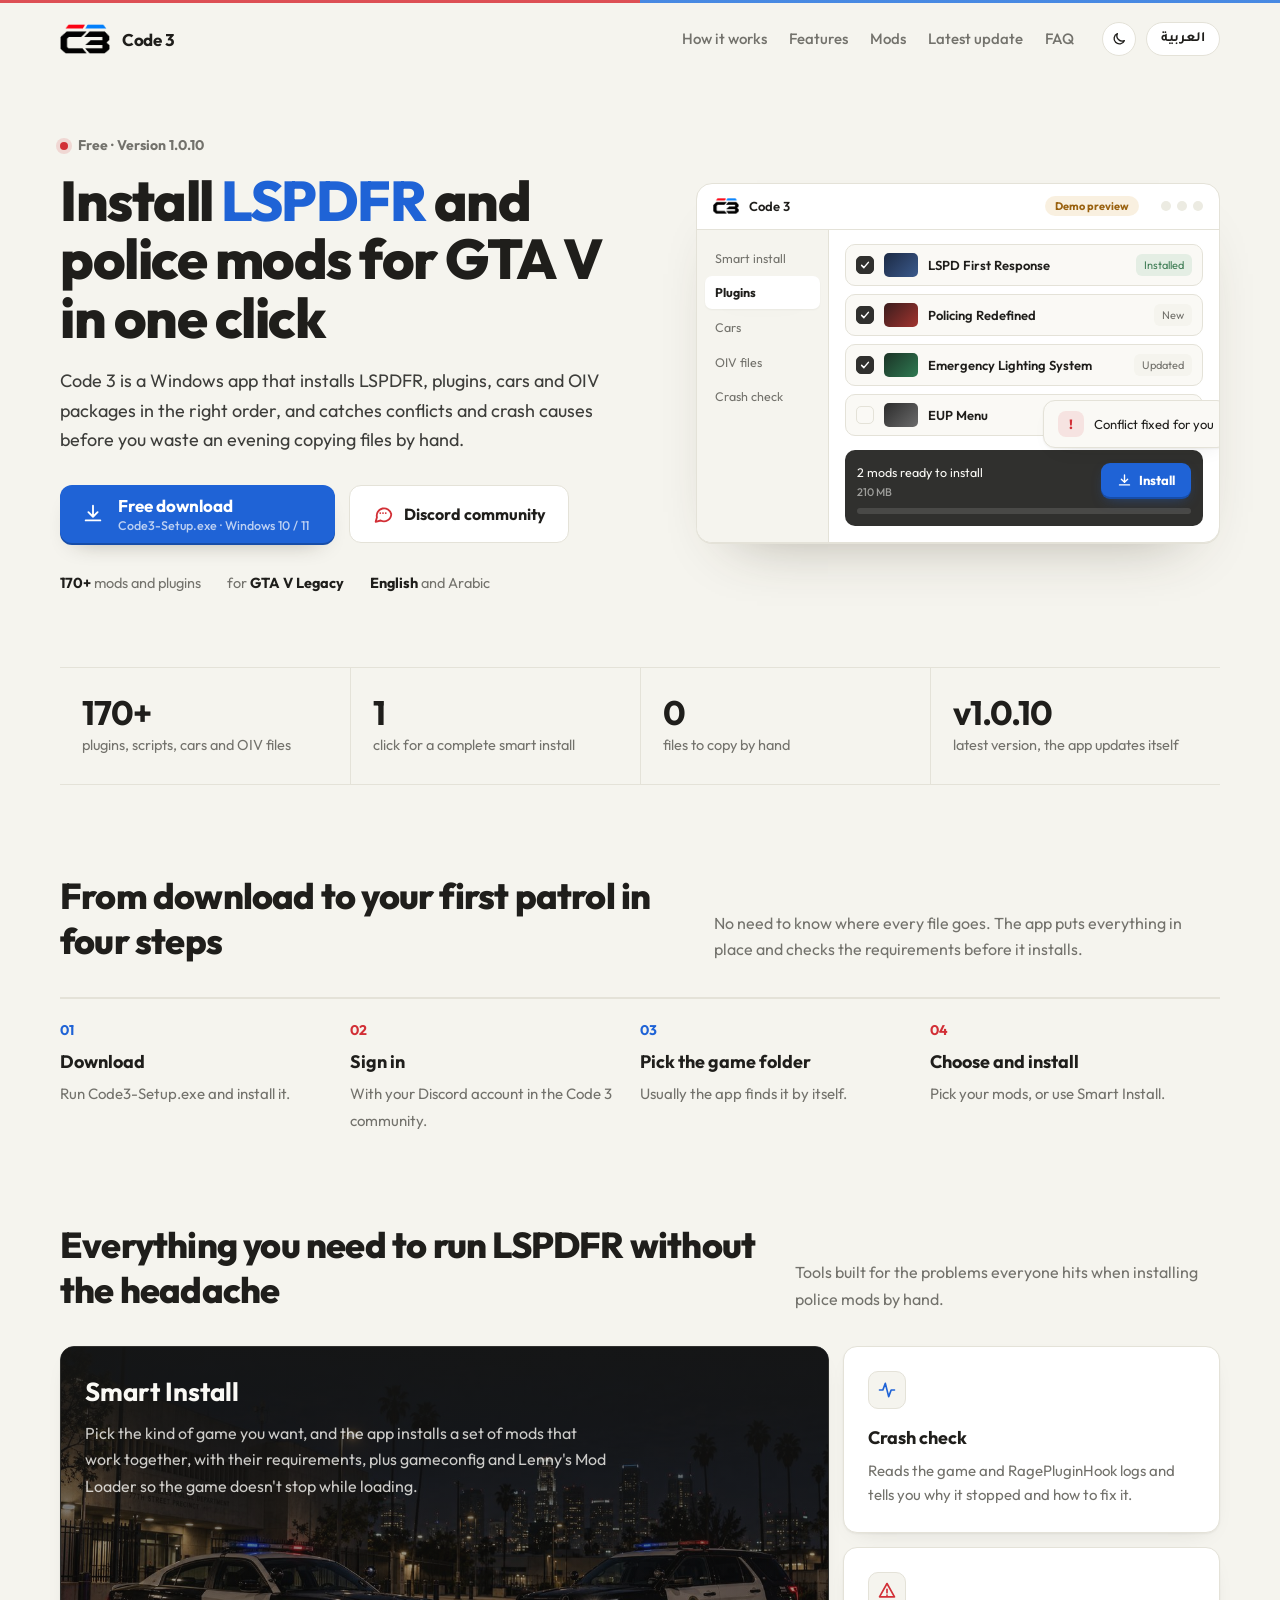
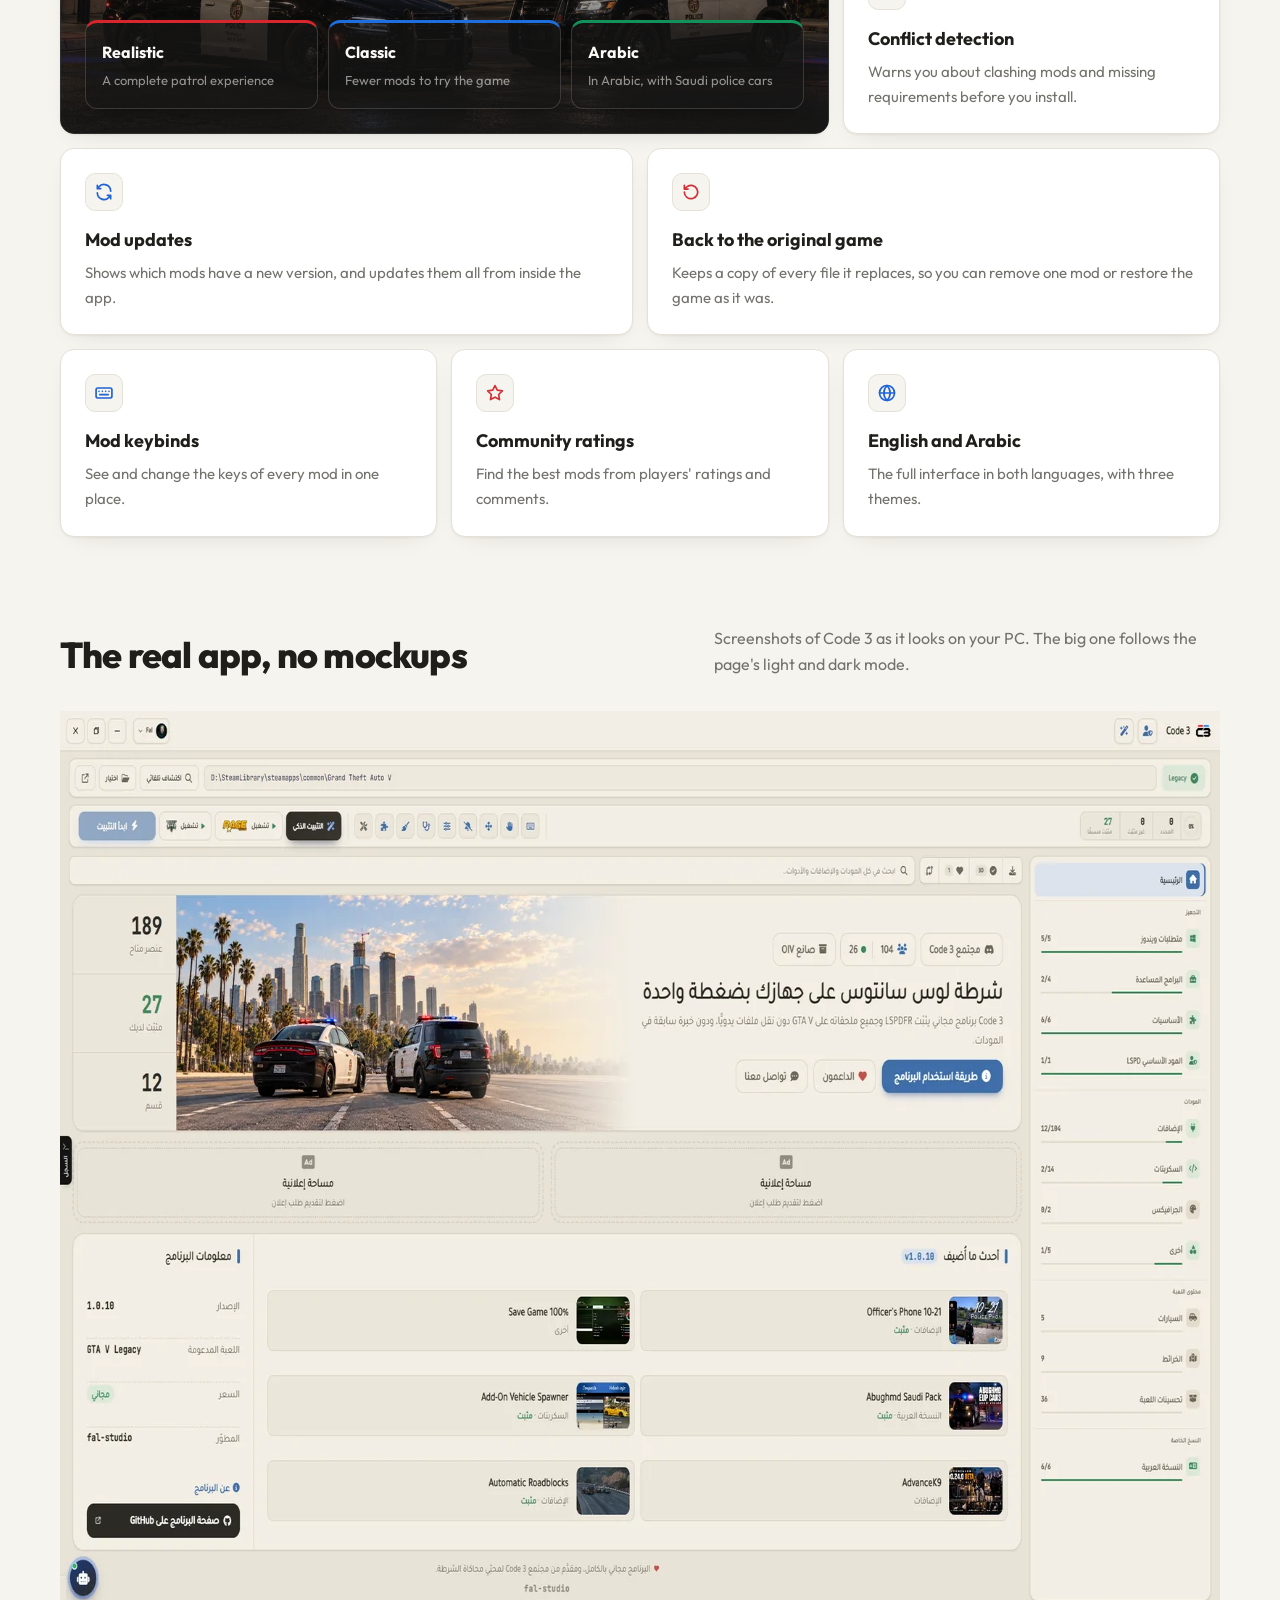
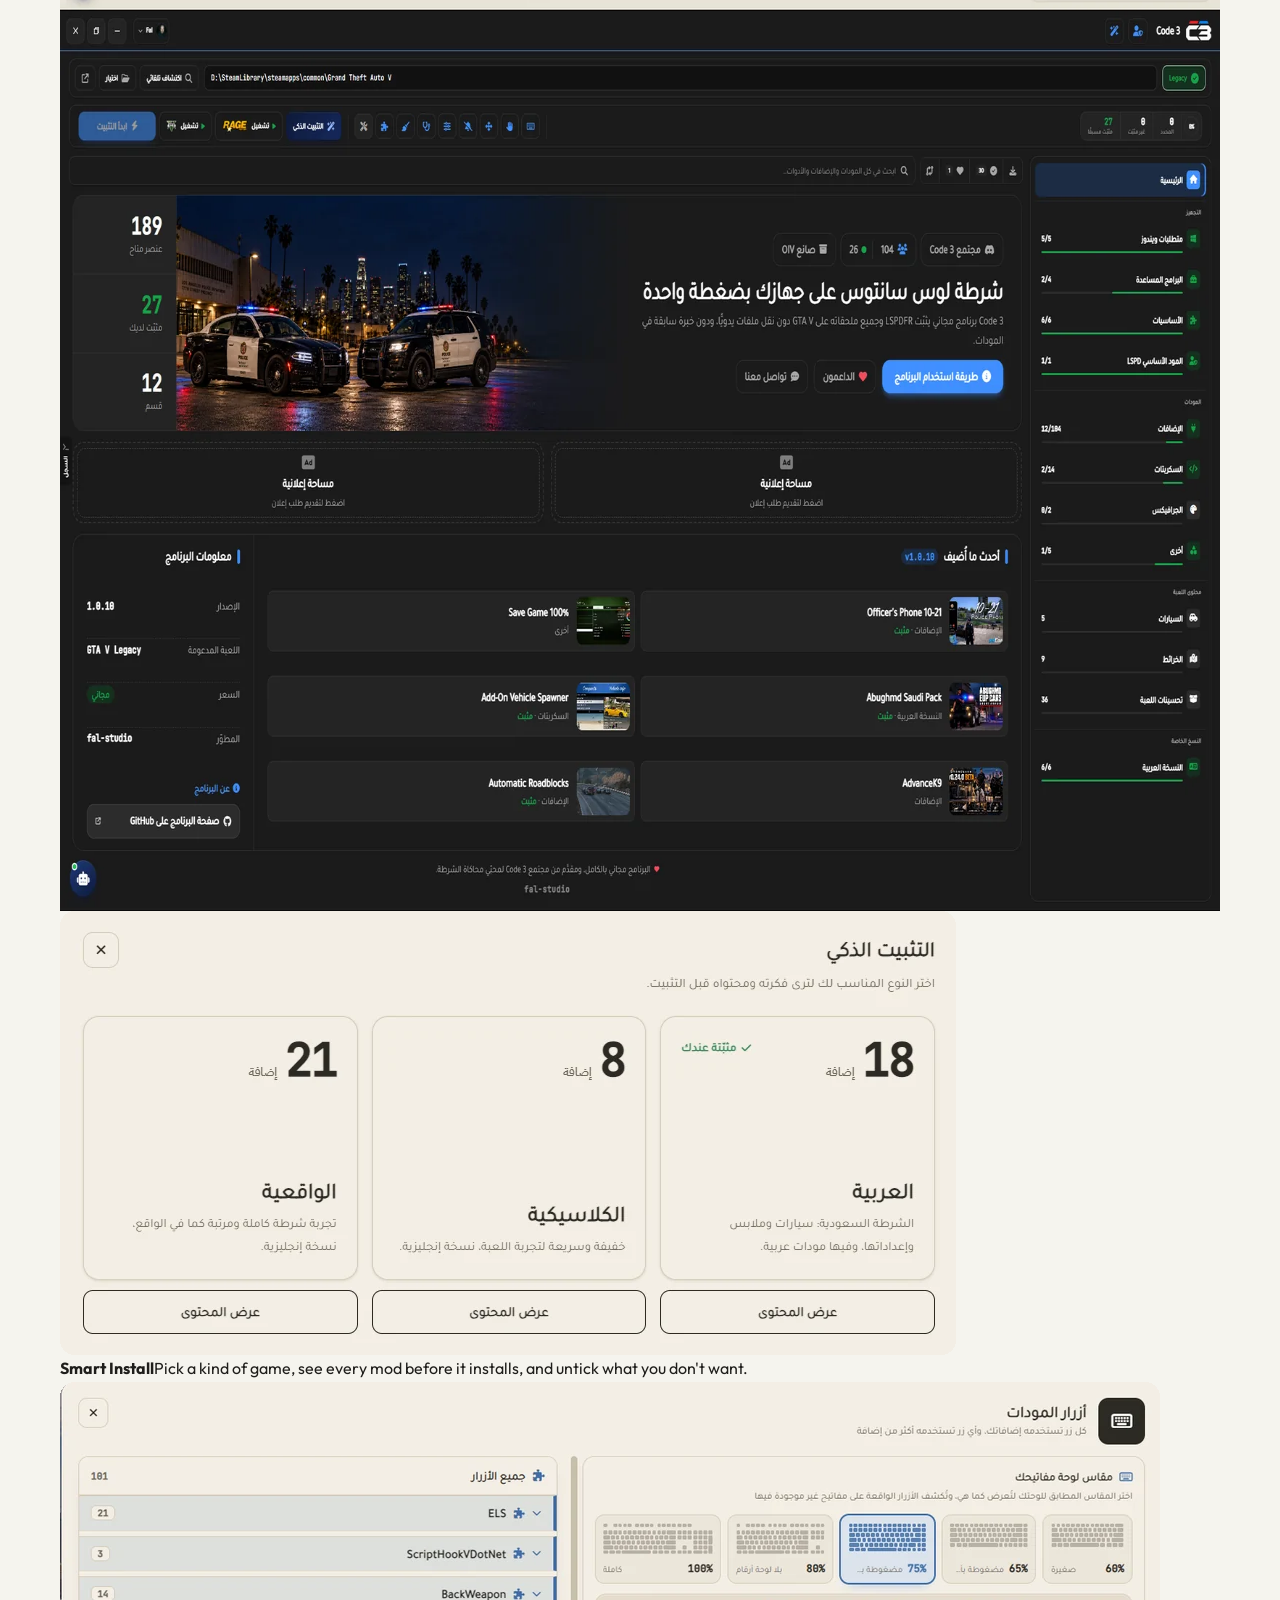
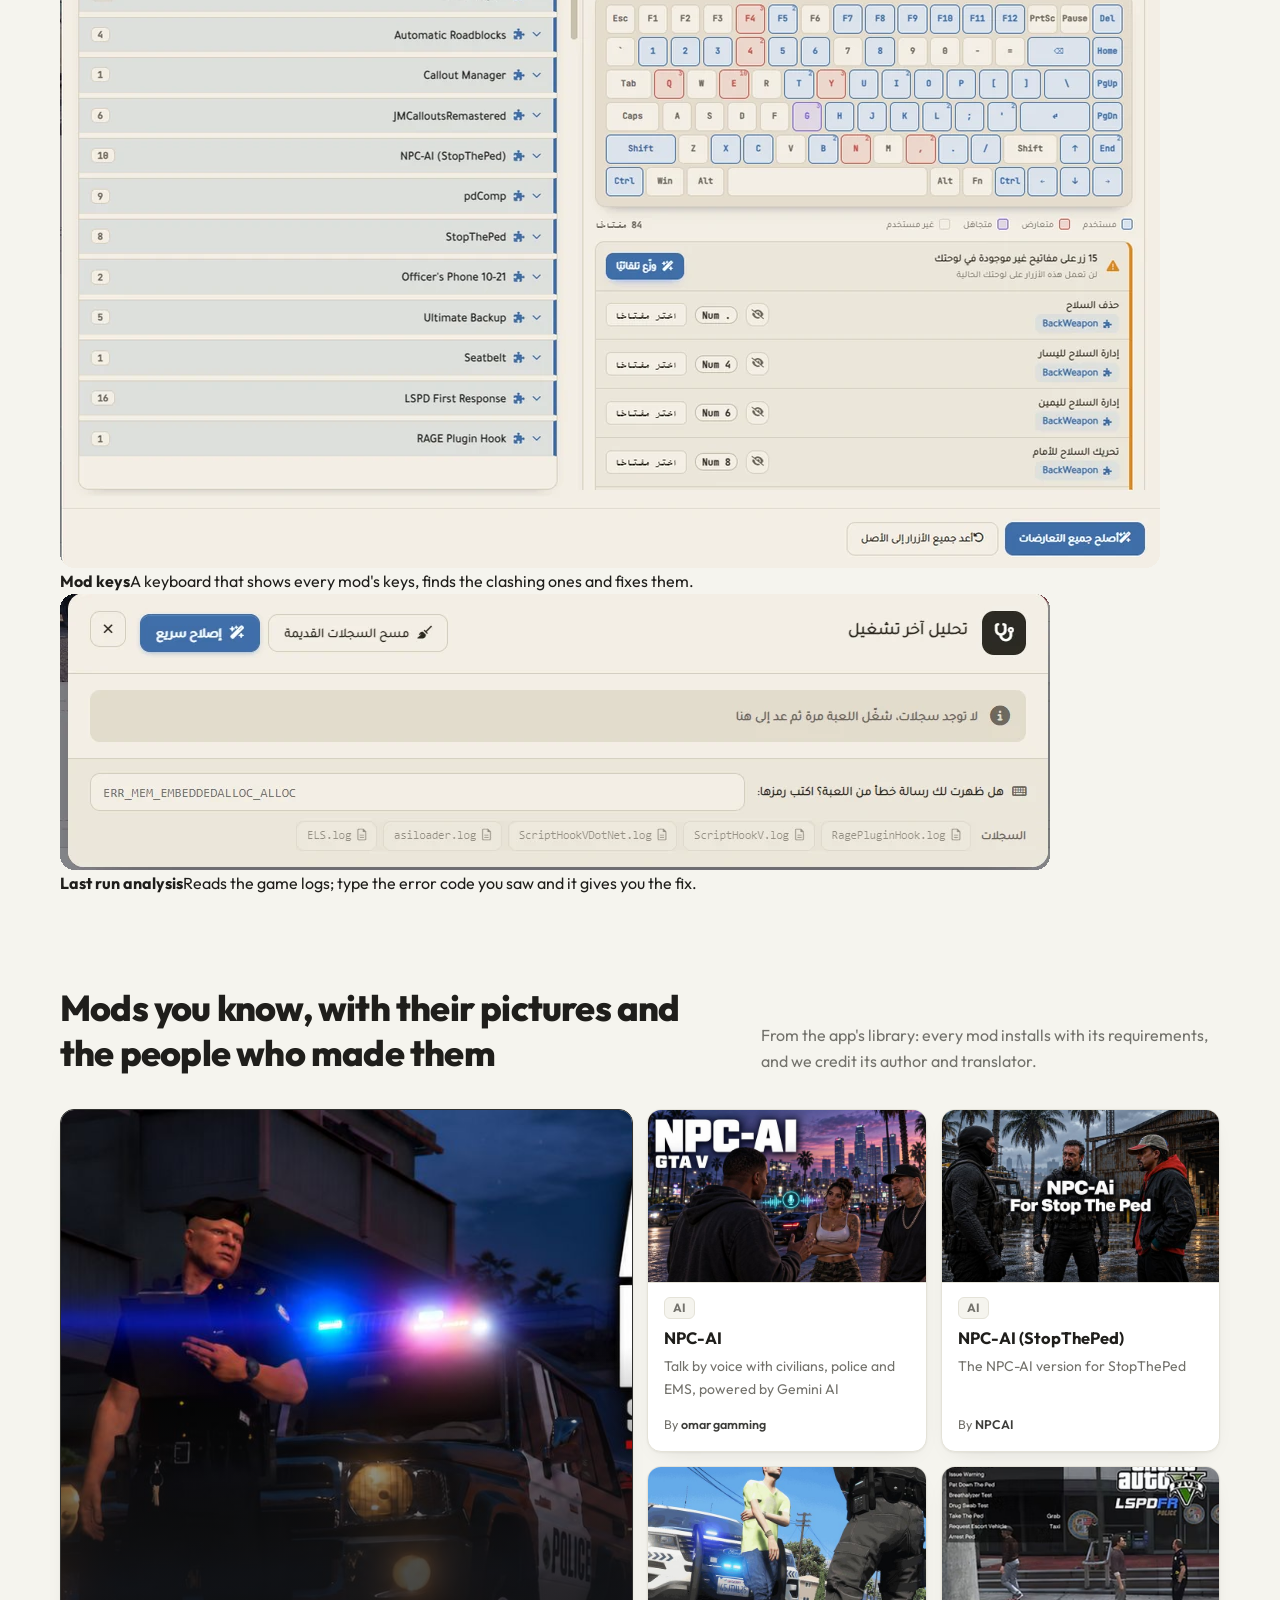
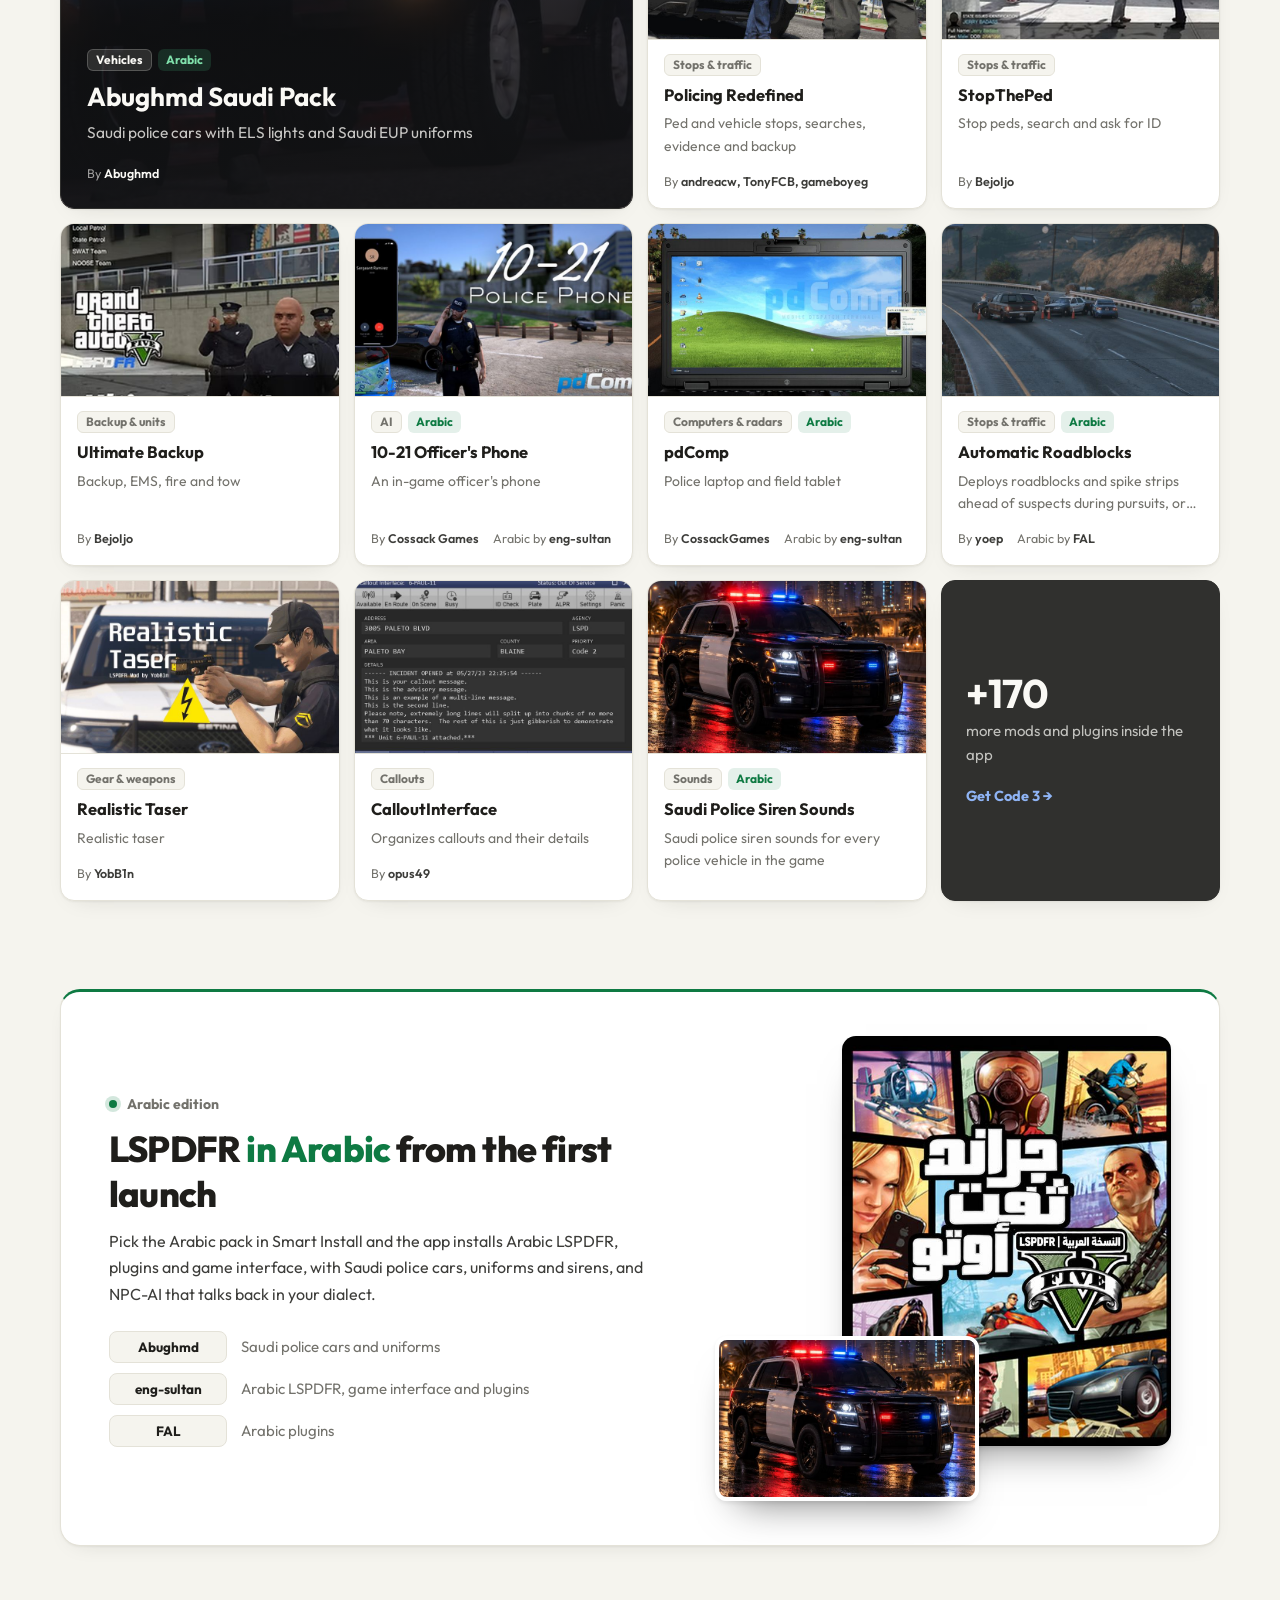
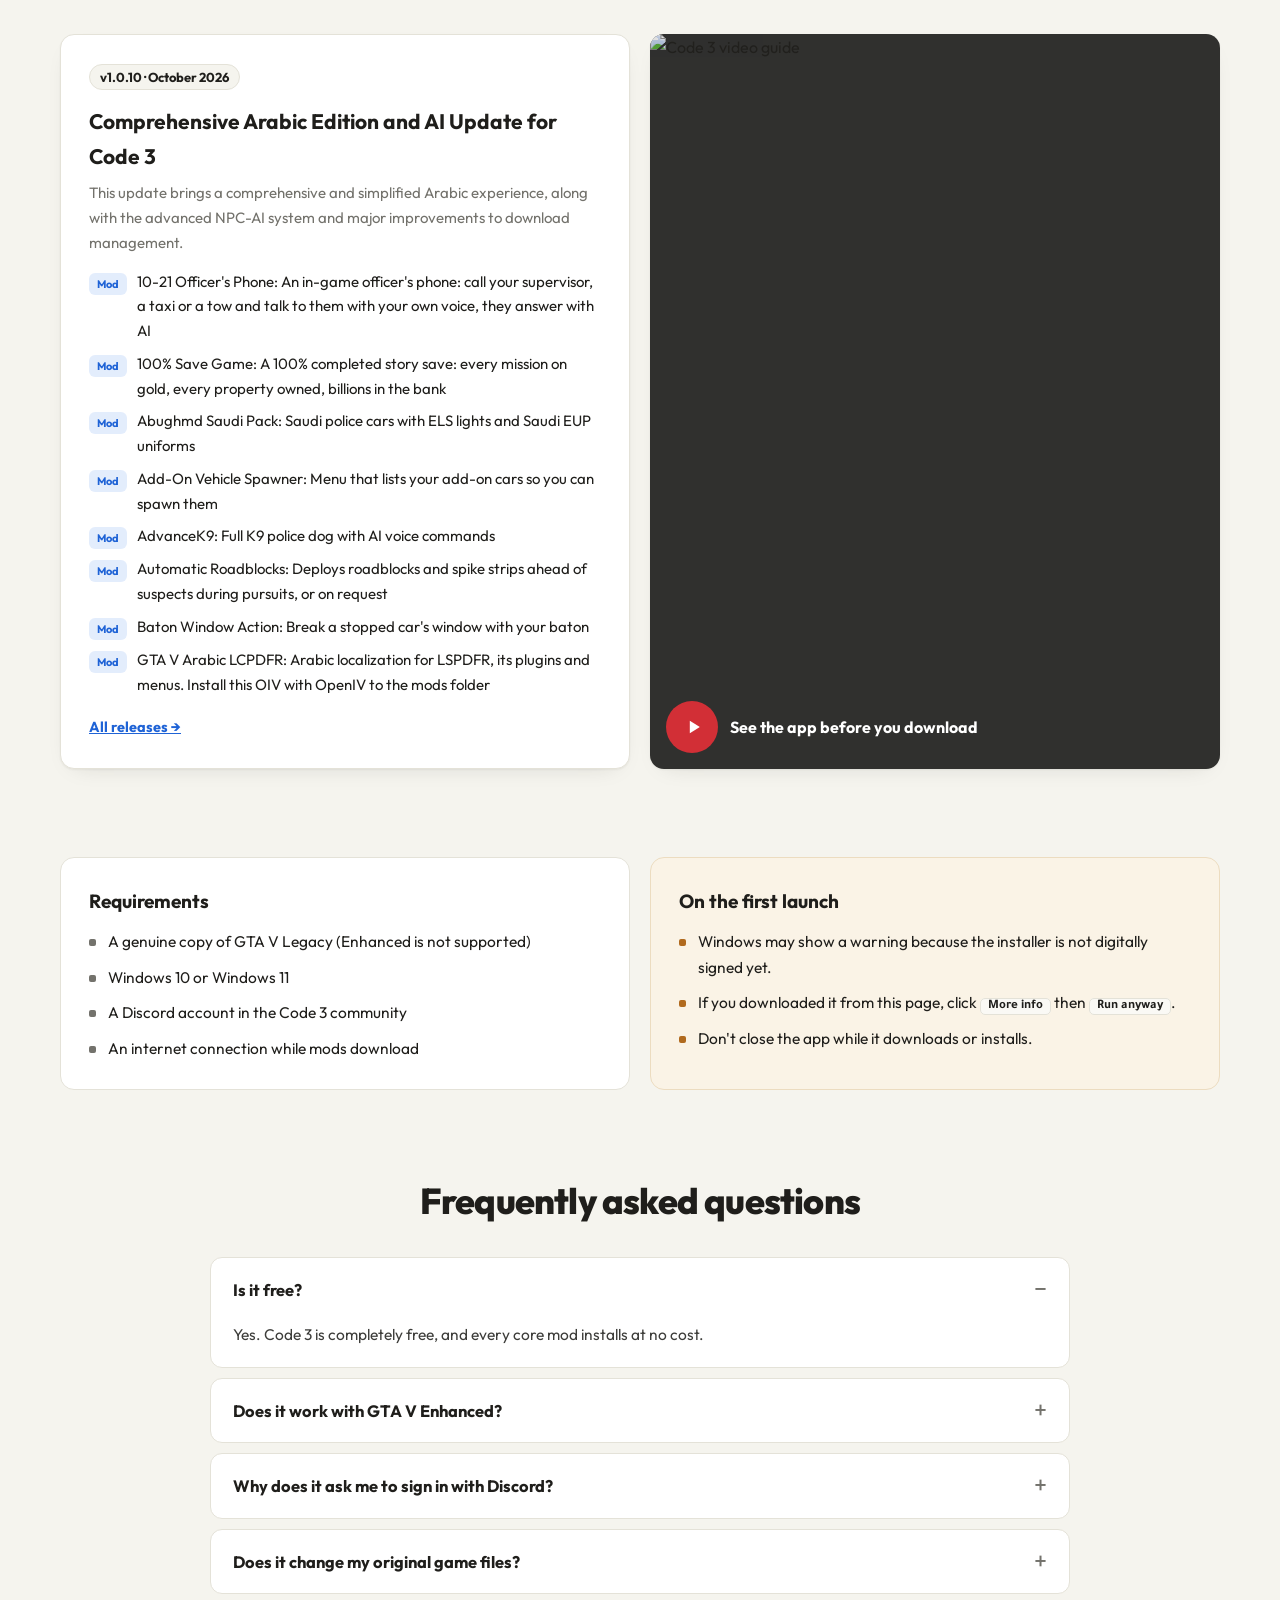
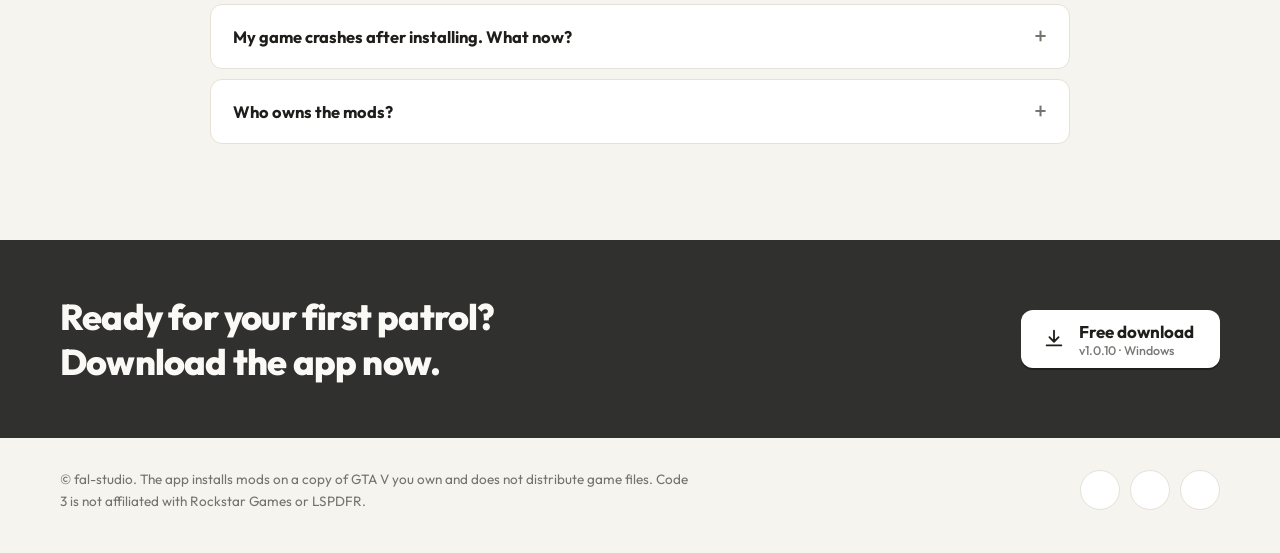
==== commit 4bf7e008: "download page: en/index.html (v1.0.10)" ====
--- a/docs/en/index.html
+++ b/docs/en/index.html
@@ -31,7 +31,7 @@
 <link rel="stylesheet" href="https://fonts.googleapis.com/css2?family=Outfit:wght@400;500;600;700&family=Tajawal:wght@400;500;700;800&display=swap">
 <link rel="stylesheet" href="https://cdnjs.cloudflare.com/ajax/libs/font-awesome/6.5.2/css/fontawesome.min.css">
 <link rel="stylesheet" href="https://cdnjs.cloudflare.com/ajax/libs/font-awesome/6.5.2/css/brands.min.css">
-<link rel="stylesheet" href="../site.css?v=1cbdd02185">
+<link rel="stylesheet" href="../site.css?v=2f0727fc94">
 <script type="application/ld+json">
 {"@context":"https://schema.org","@type":"SoftwareApplication","name":"Code 3","alternateName":"Code 3 Installer","url":"https://fal-studio.github.io/code3-download/en/","inLanguage":["en","ar"],
 "description":"Free Windows app that installs LSPDFR, police mods and OIV packages for GTA V Legacy in one click, with crash checks and conflict detection.",
@@ -115,6 +115,16 @@
   </div>
 </section>
 
+<section id="shots" class="wrap">
+  <div class="sh"><h2>The real app, no mockups</h2><p>Screenshots of Code 3 as it looks on your PC. The big one follows the page's light and dark mode.</p></div>
+  <figure class="shot-main"><img class="day" src="../assets/shots/home.webp" alt="Code 3 home screen" width="1600" height="900" loading="lazy" decoding="async"><img class="night" src="../assets/shots/dark.webp" alt="Code 3 in the dark theme" width="1600" height="900" loading="lazy" decoding="async"></figure>
+  <div class="shot-row">
+    <figure class="shot"><div class="shot-i"><img src="../assets/shots/smart.webp" alt="Smart Install window" width="896" height="444" loading="lazy" decoding="async"></div><figcaption><b>Smart Install</b><span>Pick a kind of game, see every mod before it installs, and untick what you don't want.</span></figcaption></figure>
+    <figure class="shot"><div class="shot-i"><img src="../assets/shots/keys.webp" alt="Mod keys editor" width="1100" height="786" loading="lazy" decoding="async"></div><figcaption><b>Mod keys</b><span>A keyboard that shows every mod's keys, finds the clashing ones and fixes them.</span></figcaption></figure>
+    <figure class="shot"><div class="shot-i"><img src="../assets/shots/crash.webp" alt="Last run analysis" width="990" height="276" loading="lazy" decoding="async"></div><figcaption><b>Last run analysis</b><span>Reads the game logs; type the error code you saw and it gives you the fix.</span></figcaption></figure>
+  </div>
+</section>
+
 <section id="mods" class="wrap">
   <div class="sh"><h2>Mods you know, with their pictures and the people who made them</h2><p>From the app's library: every mod installs with its requirements, and we credit its author and translator.</p></div>
   <div class="lib">
@@ -181,7 +191,7 @@
 
 <div class="band"><div class="wrap"><h2>Ready for your first patrol? Download the app now.</h2><a class="dl" href="https://github.com/Fal-studio/code3-download/releases/latest/download/Code3-Setup.exe" rel="nofollow"><svg viewBox="0 0 24 24" fill="none" stroke="currentColor" stroke-width="2" stroke-linecap="round" stroke-linejoin="round"><path d="M12 3v12m0 0l-5-5m5 5l5-5M4 19h16"/></svg><span><b>Free download</b><small>v1.0.10 · Windows</small></span></a></div></div>
 <footer><div class="wrap"><p>© fal-studio. The app installs mods on a copy of GTA V you own and does not distribute game files. Code 3 is not affiliated with Rockstar Games or LSPDFR.</p><nav><a href="https://www.youtube.com/watch?v=fKrqtsRe19g&amp;t=36s" rel="nofollow" class="yt" aria-label="YouTube" title="YouTube"><i class="fa-brands fa-youtube"></i></a><a href="https://discord.gg/b6mxWC9jvs" rel="nofollow" class="dc" aria-label="Discord" title="Discord"><i class="fa-brands fa-discord"></i></a><a href="https://github.com/Fal-studio/code3-download" aria-label="GitHub" title="GitHub"><i class="fa-brands fa-github"></i></a></nav></div></footer>
-<script src="../assets/demo.js?v=1cbdd02185" defer></script>
+<script src="../assets/demo.js?v=2f0727fc94" defer></script>
 <script>(function(){var i=document.querySelector('.f.big .shot');if(!i)return;var c=i.parentNode,l=i.getAttribute('data-pick').split(','),k=Math.floor(Math.random()*l.length),im=[i];i.src=l[k];for(var n=1;n<l.length;n++){var x=i.cloneNode();x.removeAttribute('data-pick');x.src=l[(k+n)%l.length];c.insertBefore(x,i.nextSibling);im.push(x)}c.classList.add('rot');i.classList.add('on');var j=0;setInterval(function(){if(document.hidden)return;im[j].classList.remove('on');j=(j+1)%im.length;im[j].classList.add('on')},5000)})()</script>
 <script>(function(){var b=document.querySelector('.mode'),r=document.documentElement;function s(){var n=r.dataset.theme==='night';b.setAttribute('aria-pressed',n?'true':'false')}s();b.addEventListener('click',function(){var n=r.dataset.theme==='night'?'day':'night';r.dataset.theme=n;try{localStorage.setItem('c3-theme',n)}catch(e){}s()})})()</script>
 </body>
--- a/docs/site.css
+++ b/docs/site.css
@@ -1,4 +1,4 @@
-/* Code 3 Installer — download page (GitHub Pages). Shared by / (Arabic) and /en/ (English). */
+/* Code 3 — download page (GitHub Pages). Shared by / (Arabic) and /en/ (English). */
 :root{
   --paper:#f5f4ee;--paper2:#ecebe2;--card:#ffffff;--raise:#faf9f5;--ink:#1f1e1b;--ink2:#3d3d3a;--mute:#73726c;--line:#e4e2d8;
   --red:#d22f36;--blue:#1f63d6;--green:#3f7d55;--deep:#30302e;--on:#faf9f5;--cta:#1f63d6;--cta-ink:#ffffff;--cta-edge:#174da8;
@@ -299,3 +299,72 @@
 [lang=en] .app-bar .demo-pill{font-family:var(--en)}
 .app-bar .demo-pill+.dots{margin-inline-start:12px}
 :root[data-theme=night] .app-bar .demo-pill{color:#e0a84a;background:rgba(224,168,74,.12)}
+/* Smart Install: the third pack (Arabic) */
+:root{--sa:#0e7a43}
+:root[data-theme=night]{--sa:#43b37a}
+.packs{grid-template-columns:repeat(3,minmax(0,1fr))}
+.packs .g{border-top:3px solid #12925a}
+/* mods library: one big tile, then even cards, then the way into the app */
+.lib{display:grid;grid-template-columns:repeat(4,minmax(0,1fr));gap:14px}
+.m{display:flex;flex-direction:column;min-width:0;border-radius:var(--r);background:var(--card);border:1px solid var(--line);box-shadow:var(--sh);overflow:hidden;transition:transform .18s,box-shadow .18s,border-color .18s}
+.m:hover{transform:translateY(-2px);border-color:color-mix(in srgb,var(--line),var(--mute) 35%);box-shadow:0 1px 2px rgba(31,30,27,.06),0 16px 30px -18px rgba(31,30,27,.35)}
+.m img{width:100%;aspect-ratio:16/10;height:auto;object-fit:cover;background:var(--paper2);border-bottom:1px solid var(--line)}
+.mt{display:flex;flex-direction:column;gap:6px;flex:1;padding:14px 16px 16px}
+.mh{display:flex;flex-wrap:wrap;gap:6px}
+.mc,.ma{display:inline-flex;align-items:center;height:22px;padding:0 8px;border-radius:6px;font-size:12px;font-weight:700;line-height:1}
+.mc{color:var(--mute);background:var(--paper);border:1px solid var(--line)}
+.ma{color:var(--sa);background:color-mix(in srgb,var(--sa) 11%,transparent)}
+.m h3{font-size:16.5px;line-height:1.35;font-weight:700;margin-top:2px}
+.m p{font-size:14px;line-height:1.6;color:var(--mute);display:-webkit-box;-webkit-line-clamp:2;-webkit-box-orient:vertical;overflow:hidden}
+.m small{display:flex;flex-wrap:wrap;align-items:center;gap:2px 14px;margin-top:auto;padding-top:8px;font-size:12.5px;color:var(--mute)}
+.m small b{color:var(--ink2);font-weight:600}
+.lib .m:first-child{grid-column:span 2;grid-row:span 2;position:relative;isolation:isolate;min-height:420px;border-color:var(--deep);background:var(--deep)}
+.lib .m:first-child img{position:absolute;inset:0;height:100%;aspect-ratio:auto;border:0;z-index:-2;object-position:12% 50%}
+.lib .m:first-child::before{content:"";position:absolute;inset:0;z-index:-1;background:linear-gradient(180deg,rgba(18,19,21,0) 34%,rgba(18,19,21,.74) 62%,rgba(18,19,21,.94) 100%)}
+.lib .m:first-child .mt{justify-content:flex-end;flex:1;padding:24px 26px;color:#faf9f5}
+.lib .m:first-child h3{font-size:26px}
+.lib .m:first-child p{color:rgba(250,249,245,.78);font-size:15.5px;max-width:46ch}
+.lib .m:first-child small{flex:none;margin-top:4px;color:rgba(250,249,245,.6)}
+.lib .m:first-child small b{color:#faf9f5}
+.lib .m:first-child .mc{color:#faf9f5;background:rgba(250,249,245,.12);border-color:rgba(250,249,245,.2)}
+.lib .m:first-child .ma{color:#7fe0ab;background:rgba(67,179,122,.18)}
+.m.more{justify-content:center;gap:6px;padding:24px;text-decoration:none;background:var(--deep);border-color:var(--deep);color:#faf9f5}
+.m.more b{font:700 40px/1 var(--en);letter-spacing:-1px}
+.m.more span{font-size:15px;color:rgba(250,249,245,.72)}
+.m.more em{font-style:normal;font-weight:700;font-size:14.5px;margin-top:10px;color:#8fb4f5}
+:root[data-theme=night] .m.more,:root[data-theme=night] .lib .m:first-child{border-color:var(--line)}
+:root[data-theme=night] .m:hover{box-shadow:0 1px 2px rgba(0,0,0,.4),0 18px 32px -18px rgba(0,0,0,.8)}
+/* the Arabic edition */
+.arx{display:grid;grid-template-columns:minmax(0,1.1fr) minmax(0,.9fr);gap:48px;align-items:center;padding:44px 48px;border-radius:20px;background:var(--card);border:1px solid var(--line);border-top:3px solid var(--sa);box-shadow:var(--sh)}
+.arx .kicker i{background:var(--sa);box-shadow:0 0 0 4px color-mix(in srgb,var(--sa) 18%,transparent)}
+.arx h2{margin:10px 0 12px}
+.arx h2 em{font-style:normal;color:var(--sa)}
+.arx-t>p{color:var(--ink2);max-width:52ch}
+.arx-c{display:grid;gap:10px;margin-top:24px}
+.arx-c li{list-style:none;display:grid;grid-template-columns:118px minmax(0,1fr);align-items:center;gap:14px;font-size:15px;color:var(--mute)}
+.arx-c b{display:flex;align-items:center;justify-content:center;height:32px;padding:0 10px;border-radius:8px;background:var(--paper);border:1px solid var(--line);color:var(--ink);font:700 13.5px var(--en)}
+.arx-i{position:relative;padding-bottom:12%}
+.arx-i img{width:72%;height:auto;margin-inline-start:auto;aspect-ratio:4/5;object-fit:cover;border-radius:14px;box-shadow:0 2px 4px rgba(0,0,0,.08),0 24px 40px -24px rgba(0,0,0,.55)}
+.arx-i img.sm{position:absolute;inset-inline-start:0;bottom:0;width:58%;aspect-ratio:16/10;border-radius:12px;border:4px solid var(--card)}
+@media (max-width:960px){
+  .lib{grid-template-columns:repeat(2,minmax(0,1fr))}
+  .lib .m:first-child{grid-row:auto;min-height:360px}
+  .arx{grid-template-columns:1fr;gap:32px;padding:32px 28px}
+  .arx-i{max-width:440px}
+}
+@media (max-width:560px){
+  .packs{grid-template-columns:1fr}
+  .lib{grid-template-columns:1fr}
+  .lib .m:first-child{grid-column:auto;min-height:340px}
+  .lib .m:first-child h3{font-size:22px}
+  .lib .m:first-child img{object-position:0 50%}
+  .lib .m:not(:first-child):not(.more){flex-direction:row}
+  .lib .m:not(:first-child):not(.more) img{width:36%;flex:none;aspect-ratio:auto;height:auto;min-height:100%;border-bottom:0;border-inline-end:1px solid var(--line)}
+  .lib .m:not(:first-child):not(.more) .mt{padding:12px 14px;gap:4px}
+  .lib .m:not(:first-child):not(.more) h3{font-size:15.5px}
+  .lib .m:not(:first-child):not(.more) p{font-size:13.5px}
+  .arx{padding:26px 20px}
+  .arx-c li{grid-template-columns:1fr;gap:4px}
+  .arx-c b{justify-content:flex-start;width:max-content}
+}
+@media (prefers-reduced-motion:reduce){.m{transition:none}.m:hover{transform:none}}
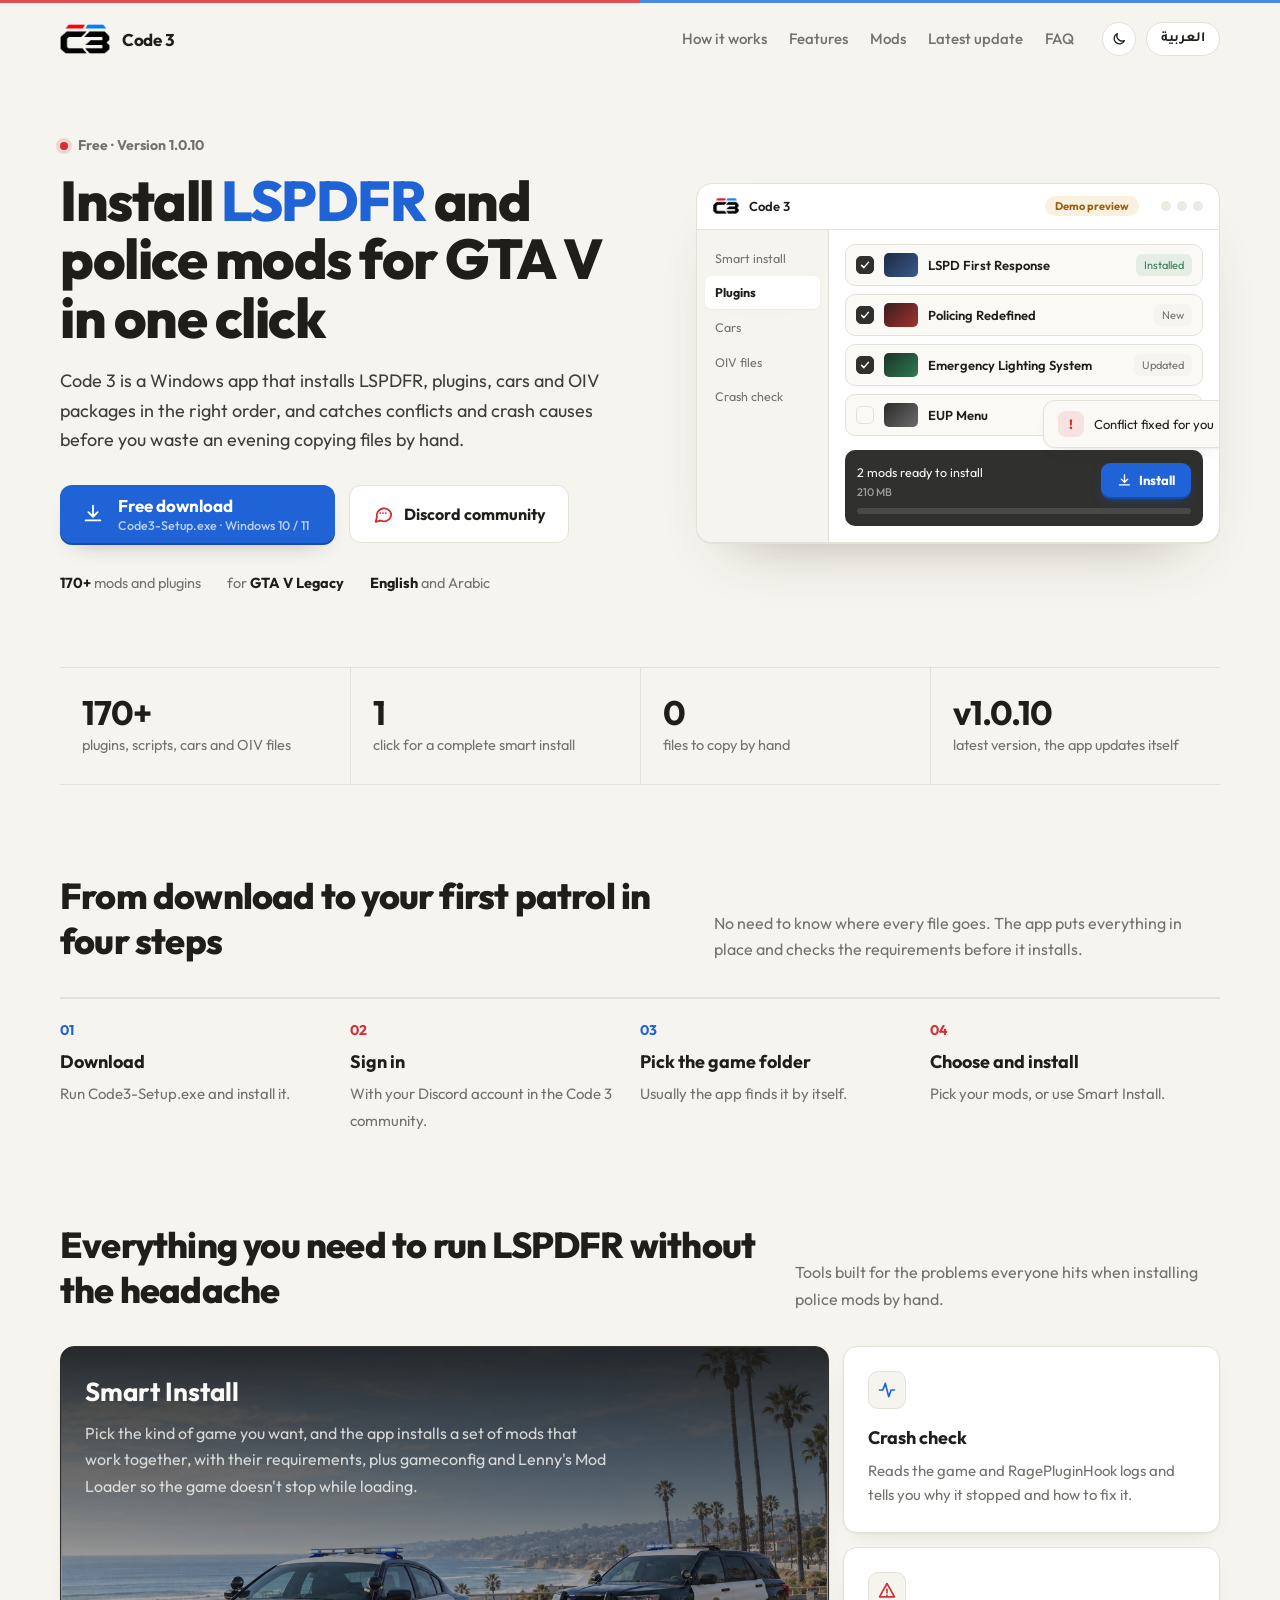
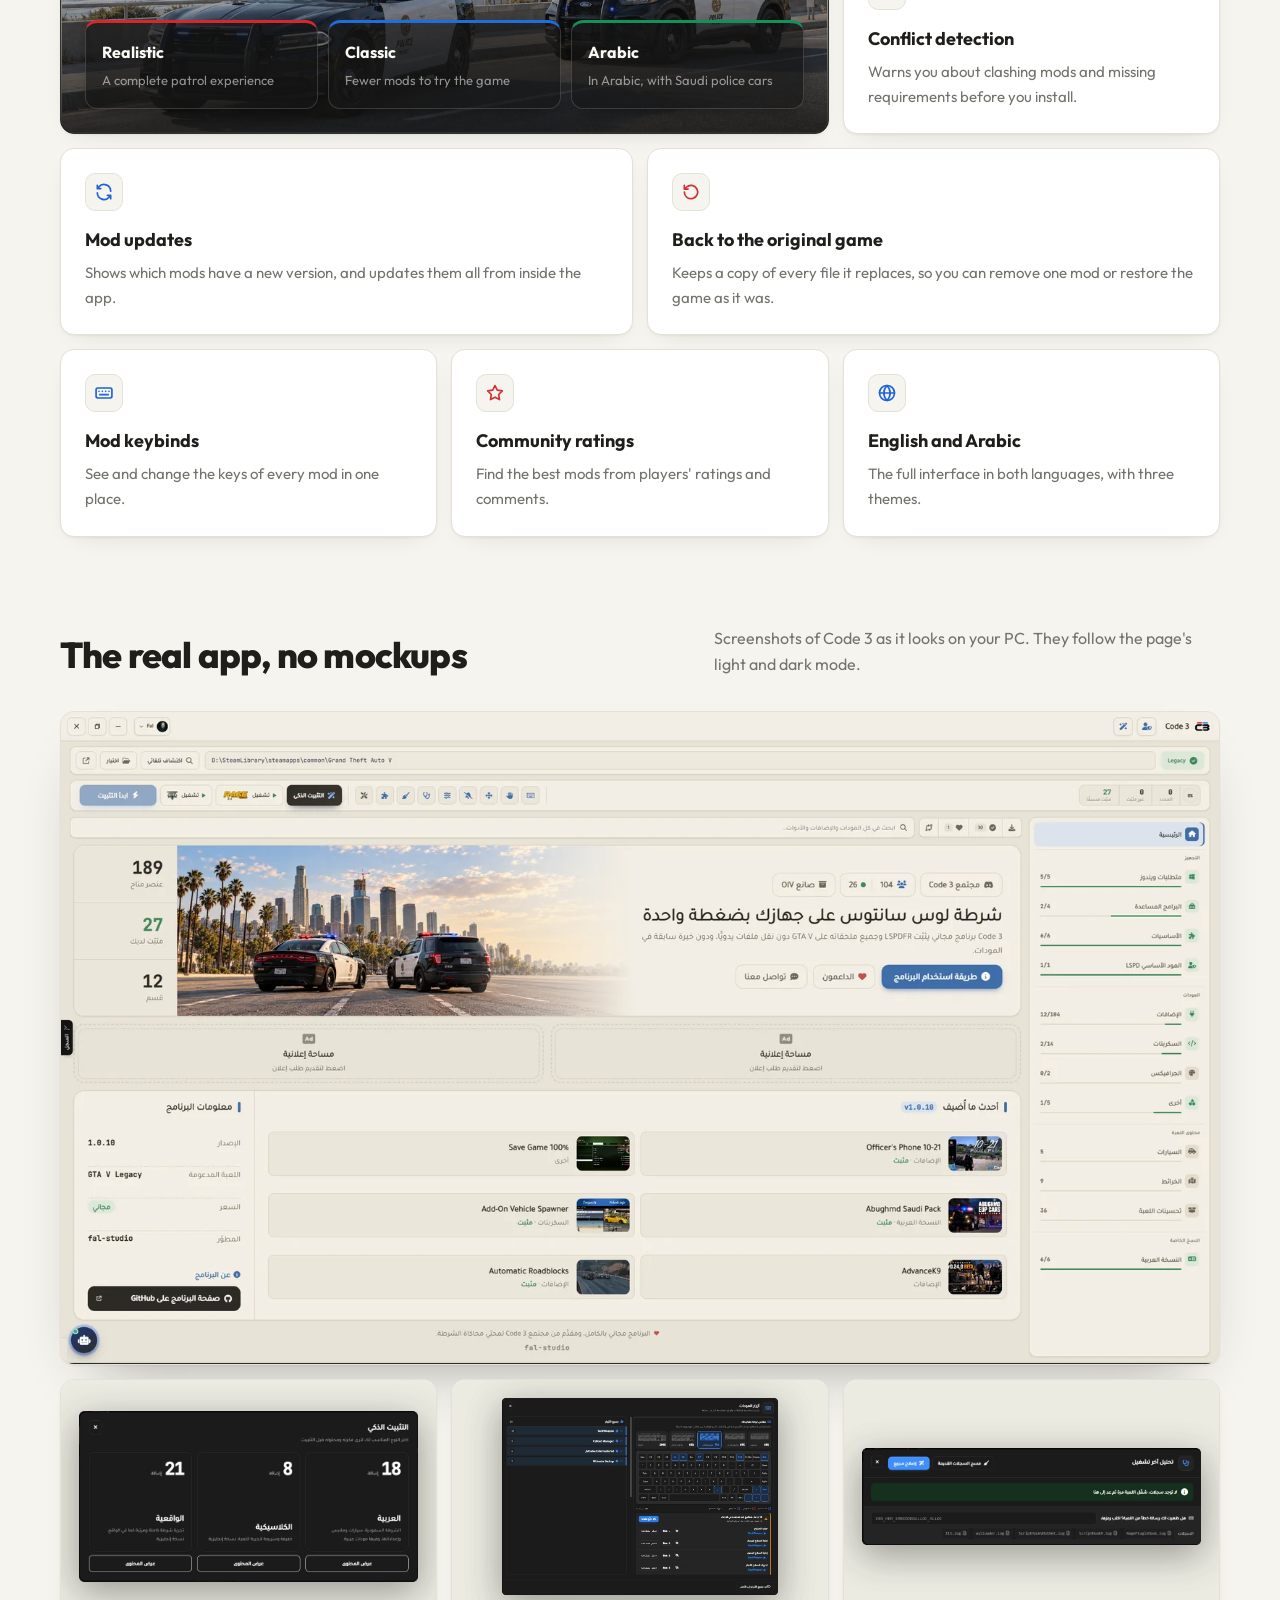
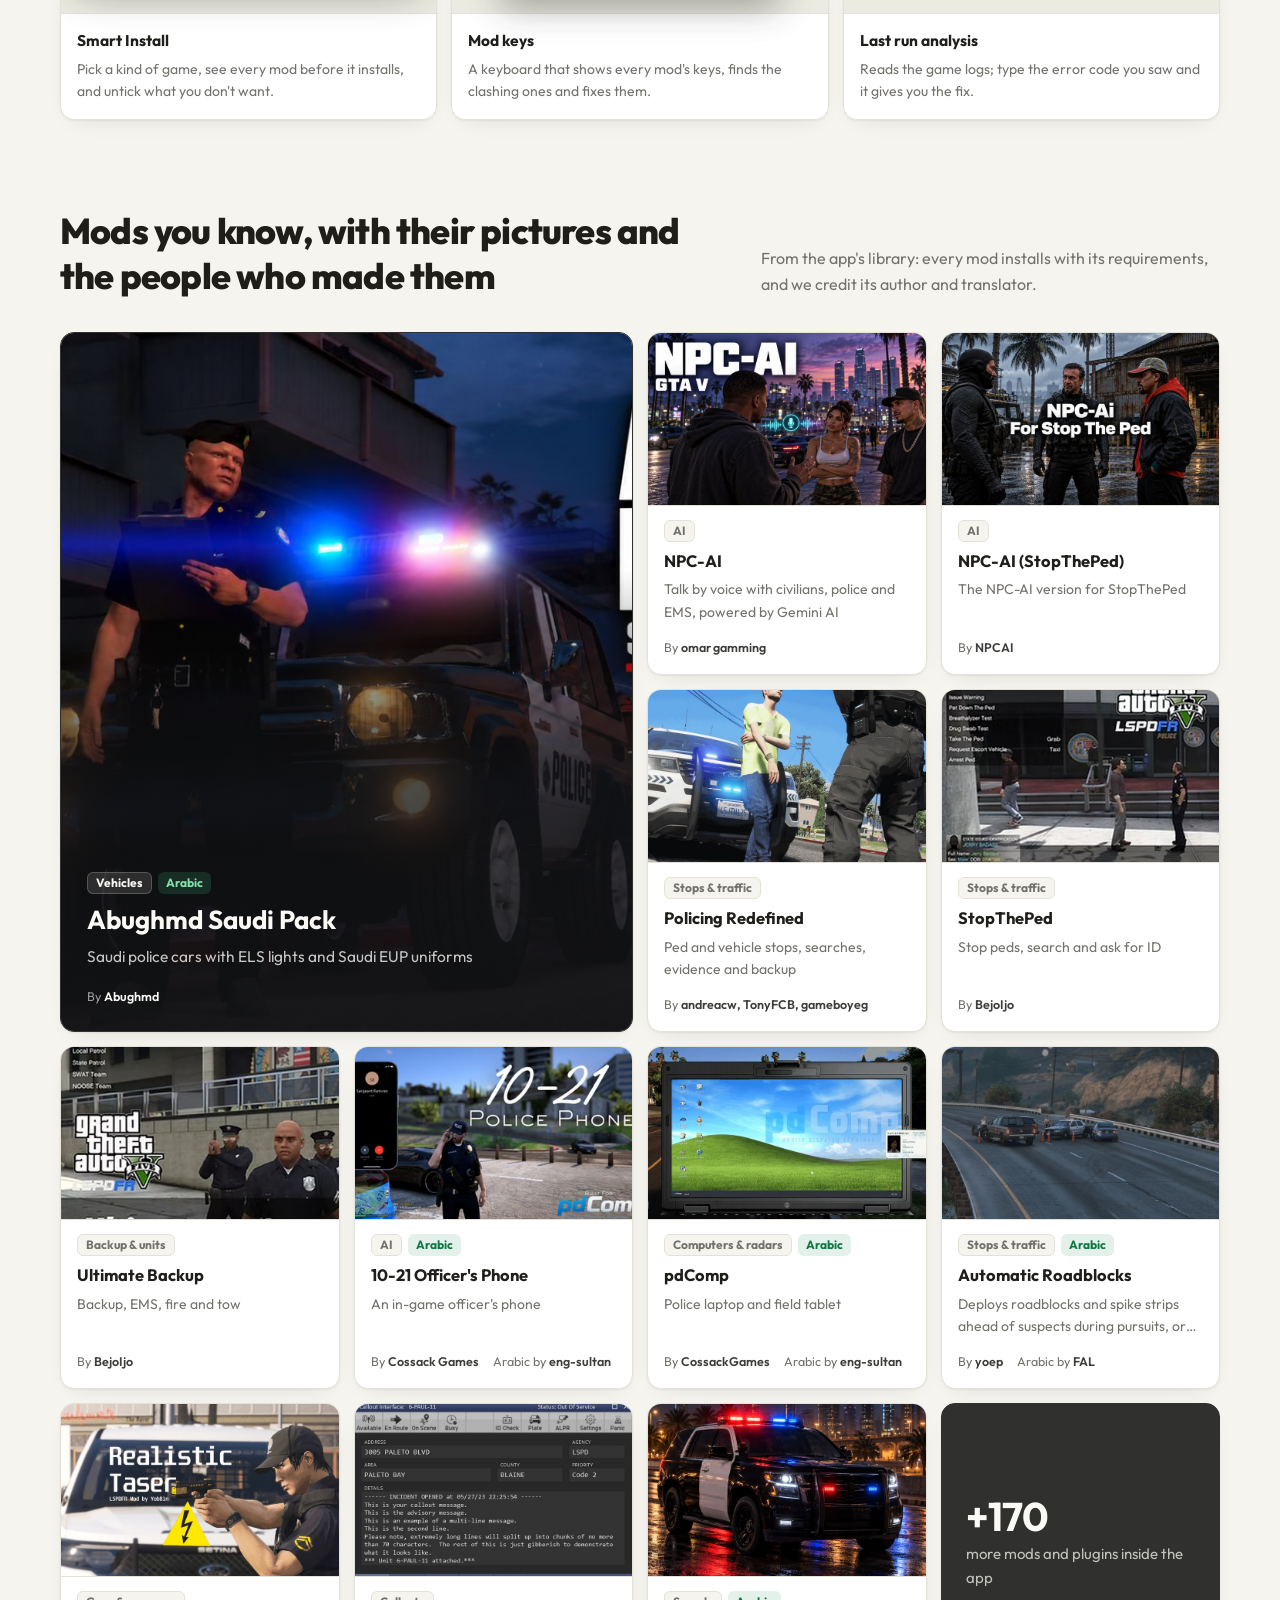
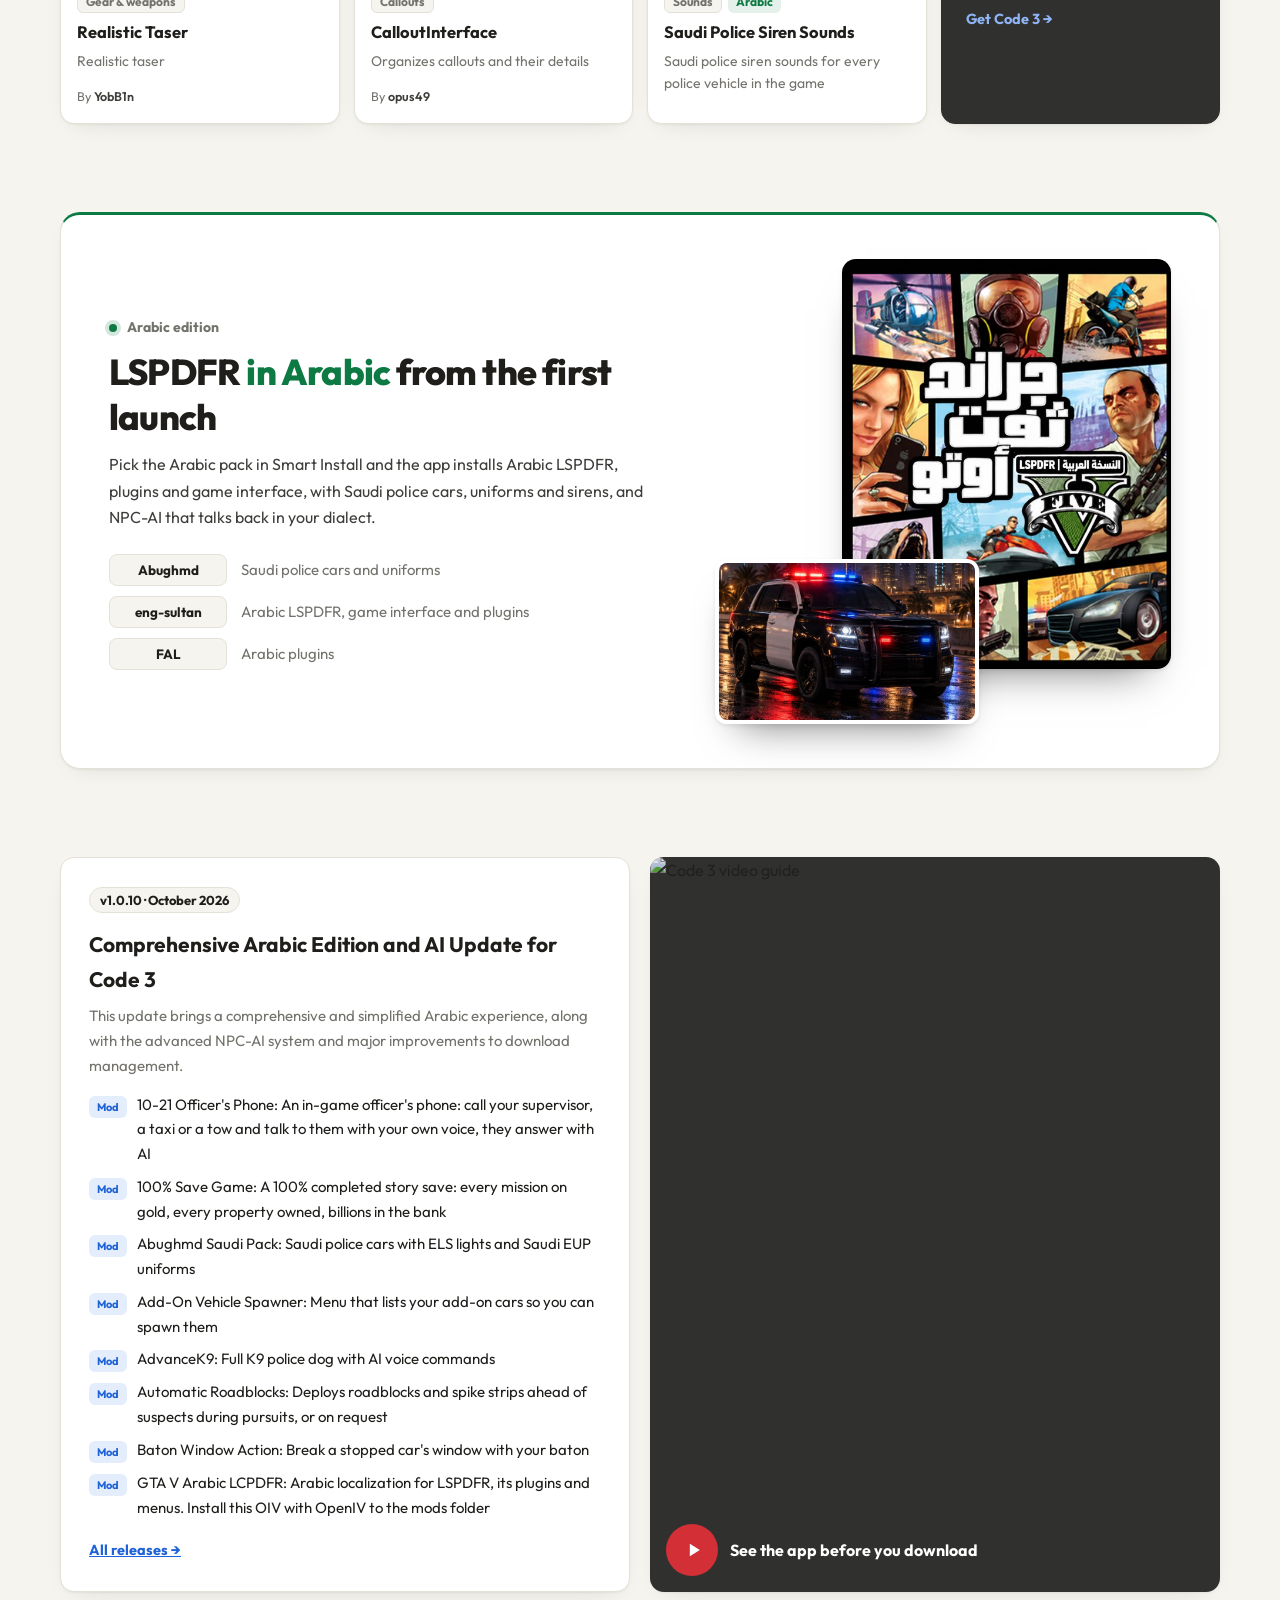
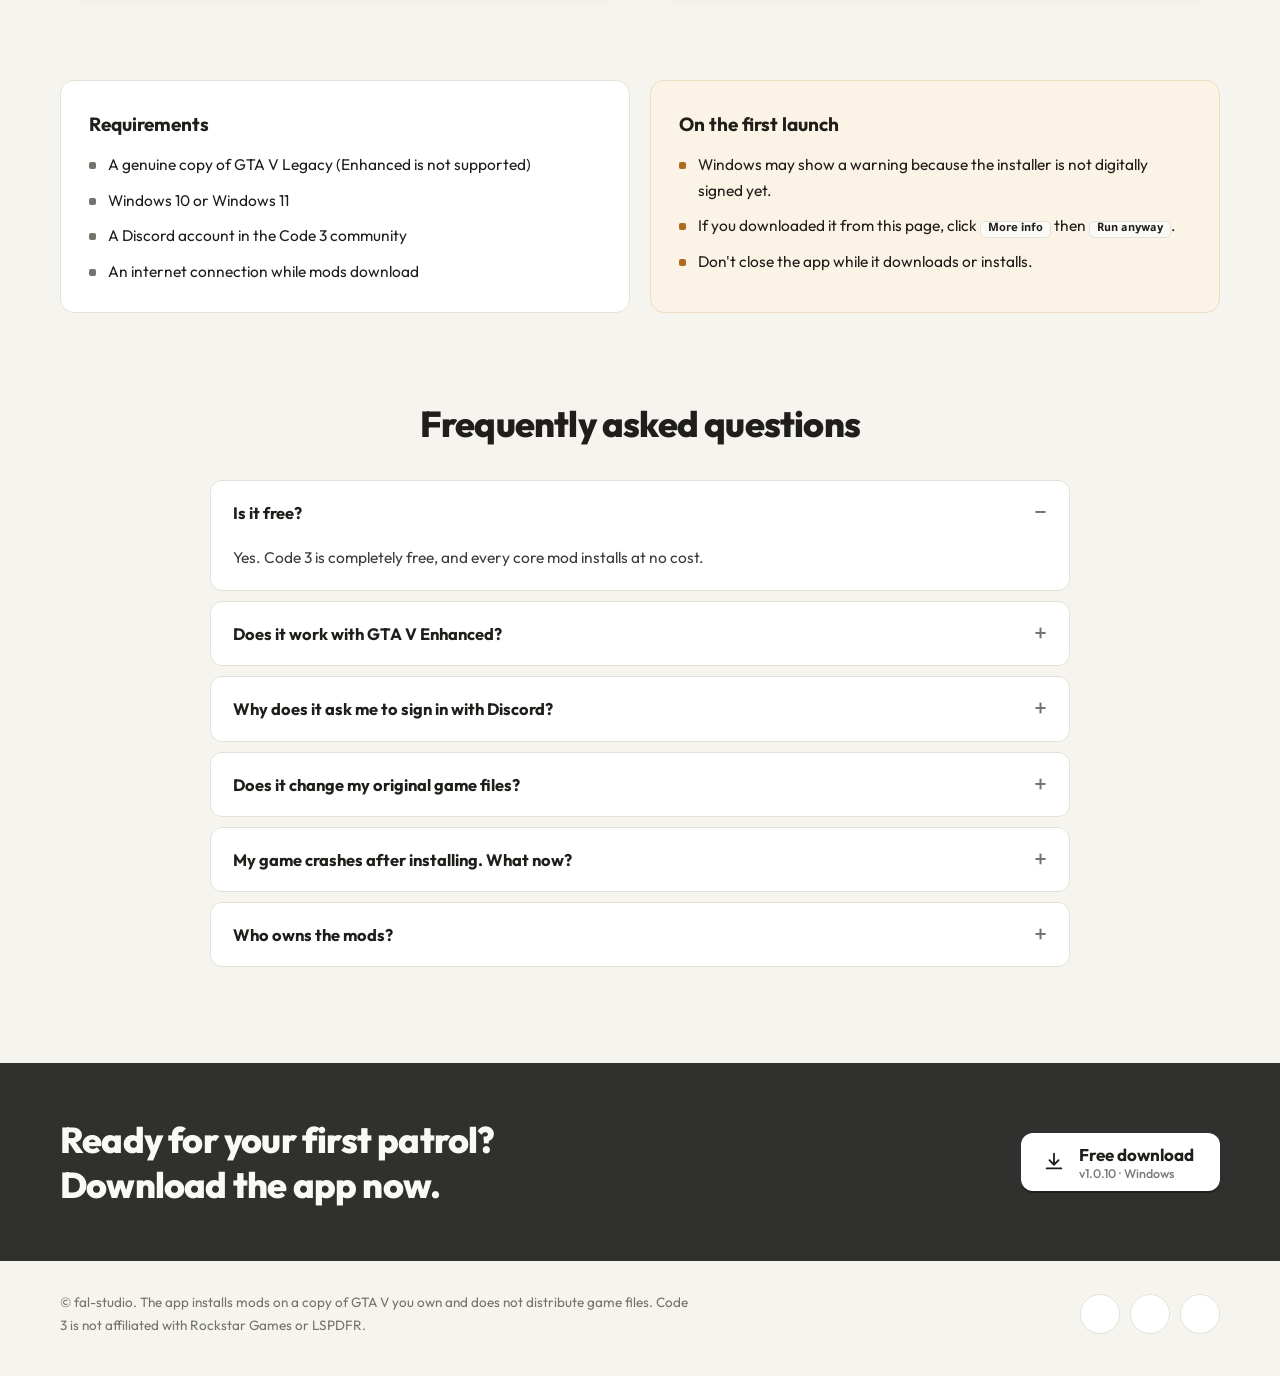
==== commit 4e9918be: "download page: en/index.html (v1.0.10)" ====
--- a/docs/en/index.html
+++ b/docs/en/index.html
@@ -31,7 +31,7 @@
 <link rel="stylesheet" href="https://fonts.googleapis.com/css2?family=Outfit:wght@400;500;600;700&family=Tajawal:wght@400;500;700;800&display=swap">
 <link rel="stylesheet" href="https://cdnjs.cloudflare.com/ajax/libs/font-awesome/6.5.2/css/fontawesome.min.css">
 <link rel="stylesheet" href="https://cdnjs.cloudflare.com/ajax/libs/font-awesome/6.5.2/css/brands.min.css">
-<link rel="stylesheet" href="../site.css?v=2f0727fc94">
+<link rel="stylesheet" href="../site.css?v=8532187291">
 <script type="application/ld+json">
 {"@context":"https://schema.org","@type":"SoftwareApplication","name":"Code 3","alternateName":"Code 3 Installer","url":"https://fal-studio.github.io/code3-download/en/","inLanguage":["en","ar"],
 "description":"Free Windows app that installs LSPDFR, police mods and OIV packages for GTA V Legacy in one click, with crash checks and conflict detection.",
@@ -116,12 +116,12 @@
 </section>
 
 <section id="shots" class="wrap">
-  <div class="sh"><h2>The real app, no mockups</h2><p>Screenshots of Code 3 as it looks on your PC. The big one follows the page's light and dark mode.</p></div>
+  <div class="sh"><h2>The real app, no mockups</h2><p>Screenshots of Code 3 as it looks on your PC. They follow the page's light and dark mode.</p></div>
   <figure class="shot-main"><img class="day" src="../assets/shots/home.webp" alt="Code 3 home screen" width="1600" height="900" loading="lazy" decoding="async"><img class="night" src="../assets/shots/dark.webp" alt="Code 3 in the dark theme" width="1600" height="900" loading="lazy" decoding="async"></figure>
   <div class="shot-row">
-    <figure class="shot"><div class="shot-i"><img src="../assets/shots/smart.webp" alt="Smart Install window" width="896" height="444" loading="lazy" decoding="async"></div><figcaption><b>Smart Install</b><span>Pick a kind of game, see every mod before it installs, and untick what you don't want.</span></figcaption></figure>
-    <figure class="shot"><div class="shot-i"><img src="../assets/shots/keys.webp" alt="Mod keys editor" width="1100" height="786" loading="lazy" decoding="async"></div><figcaption><b>Mod keys</b><span>A keyboard that shows every mod's keys, finds the clashing ones and fixes them.</span></figcaption></figure>
-    <figure class="shot"><div class="shot-i"><img src="../assets/shots/crash.webp" alt="Last run analysis" width="990" height="276" loading="lazy" decoding="async"></div><figcaption><b>Last run analysis</b><span>Reads the game logs; type the error code you saw and it gives you the fix.</span></figcaption></figure>
+    <figure class="shot"><div class="shot-i"><img class="day" src="../assets/shots/smart.webp" alt="Smart Install window" width="896" height="444" loading="lazy" decoding="async"><img class="night" src="../assets/shots/smart-b.webp" alt="Smart Install window" width="900" height="452" loading="lazy" decoding="async"></div><figcaption><b>Smart Install</b><span>Pick a kind of game, see every mod before it installs, and untick what you don't want.</span></figcaption></figure>
+    <figure class="shot"><div class="shot-i"><img class="day" src="../assets/shots/keys.webp" alt="Mod keys editor" width="1100" height="786" loading="lazy" decoding="async"><img class="night" src="../assets/shots/keys-b.webp" alt="Mod keys editor" width="1100" height="789" loading="lazy" decoding="async"></div><figcaption><b>Mod keys</b><span>A keyboard that shows every mod's keys, finds the clashing ones and fixes them.</span></figcaption></figure>
+    <figure class="shot"><div class="shot-i"><img class="day" src="../assets/shots/crash.webp" alt="Last run analysis" width="990" height="276" loading="lazy" decoding="async"><img class="night" src="../assets/shots/crash-b.webp" alt="Last run analysis" width="984" height="280" loading="lazy" decoding="async"></div><figcaption><b>Last run analysis</b><span>Reads the game logs; type the error code you saw and it gives you the fix.</span></figcaption></figure>
   </div>
 </section>
 
@@ -191,7 +191,7 @@
 
 <div class="band"><div class="wrap"><h2>Ready for your first patrol? Download the app now.</h2><a class="dl" href="https://github.com/Fal-studio/code3-download/releases/latest/download/Code3-Setup.exe" rel="nofollow"><svg viewBox="0 0 24 24" fill="none" stroke="currentColor" stroke-width="2" stroke-linecap="round" stroke-linejoin="round"><path d="M12 3v12m0 0l-5-5m5 5l5-5M4 19h16"/></svg><span><b>Free download</b><small>v1.0.10 · Windows</small></span></a></div></div>
 <footer><div class="wrap"><p>© fal-studio. The app installs mods on a copy of GTA V you own and does not distribute game files. Code 3 is not affiliated with Rockstar Games or LSPDFR.</p><nav><a href="https://www.youtube.com/watch?v=fKrqtsRe19g&amp;t=36s" rel="nofollow" class="yt" aria-label="YouTube" title="YouTube"><i class="fa-brands fa-youtube"></i></a><a href="https://discord.gg/b6mxWC9jvs" rel="nofollow" class="dc" aria-label="Discord" title="Discord"><i class="fa-brands fa-discord"></i></a><a href="https://github.com/Fal-studio/code3-download" aria-label="GitHub" title="GitHub"><i class="fa-brands fa-github"></i></a></nav></div></footer>
-<script src="../assets/demo.js?v=2f0727fc94" defer></script>
+<script src="../assets/demo.js?v=8532187291" defer></script>
 <script>(function(){var i=document.querySelector('.f.big .shot');if(!i)return;var c=i.parentNode,l=i.getAttribute('data-pick').split(','),k=Math.floor(Math.random()*l.length),im=[i];i.src=l[k];for(var n=1;n<l.length;n++){var x=i.cloneNode();x.removeAttribute('data-pick');x.src=l[(k+n)%l.length];c.insertBefore(x,i.nextSibling);im.push(x)}c.classList.add('rot');i.classList.add('on');var j=0;setInterval(function(){if(document.hidden)return;im[j].classList.remove('on');j=(j+1)%im.length;im[j].classList.add('on')},5000)})()</script>
 <script>(function(){var b=document.querySelector('.mode'),r=document.documentElement;function s(){var n=r.dataset.theme==='night';b.setAttribute('aria-pressed',n?'true':'false')}s();b.addEventListener('click',function(){var n=r.dataset.theme==='night'?'day':'night';r.dataset.theme=n;try{localStorage.setItem('c3-theme',n)}catch(e){}s()})})()</script>
 </body>
--- a/docs/site.css
+++ b/docs/site.css
@@ -368,3 +368,19 @@
   .arx-c b{justify-content:flex-start;width:max-content}
 }
 @media (prefers-reduced-motion:reduce){.m{transition:none}.m:hover{transform:none}}
+
+/* screenshots of the real app: the big one follows the page's light / dark mode */
+.shot-main{margin:0;border-radius:14px;overflow:hidden;border:1px solid var(--line);background:var(--paper2);box-shadow:0 1px 2px rgba(31,30,27,.06),0 30px 60px -36px rgba(31,30,27,.45)}
+.shot-main img{width:100%;height:auto}
+.shot-main .night,:root[data-theme=night] .shot-main .day{display:none}
+:root[data-theme=night] .shot-main .night{display:block}
+:root[data-theme=night] .shot-main{box-shadow:0 1px 2px rgba(0,0,0,.4),0 30px 60px -36px rgba(0,0,0,.9)}
+.shot-row{display:grid;grid-template-columns:repeat(3,minmax(0,1fr));gap:14px;margin-top:14px}
+.shot{display:flex;flex-direction:column;margin:0;border-radius:var(--r);background:var(--card);border:1px solid var(--line);box-shadow:var(--sh);overflow:hidden}
+.shot-i{position:relative;aspect-ratio:16/10;background:var(--paper2);border-bottom:1px solid var(--line)}
+.shot-i img{position:absolute;inset:18px;width:calc(100% - 36px);height:calc(100% - 36px);object-fit:contain;filter:drop-shadow(0 10px 18px rgba(31,30,27,.22))}
+.shot figcaption{display:grid;gap:4px;padding:14px 16px 16px}
+.shot figcaption b{font-size:15.5px}
+.shot figcaption span{font-size:14px;line-height:1.6;color:var(--mute)}
+@media (max-width:960px){.shot-row{grid-template-columns:1fr 1fr}.shot-row .shot:last-child{grid-column:1/-1}}
+@media (max-width:560px){.shot-row{grid-template-columns:1fr}.shot-row .shot:last-child{grid-column:auto}.shot-i img{inset:12px;width:calc(100% - 24px);height:calc(100% - 24px)}}
